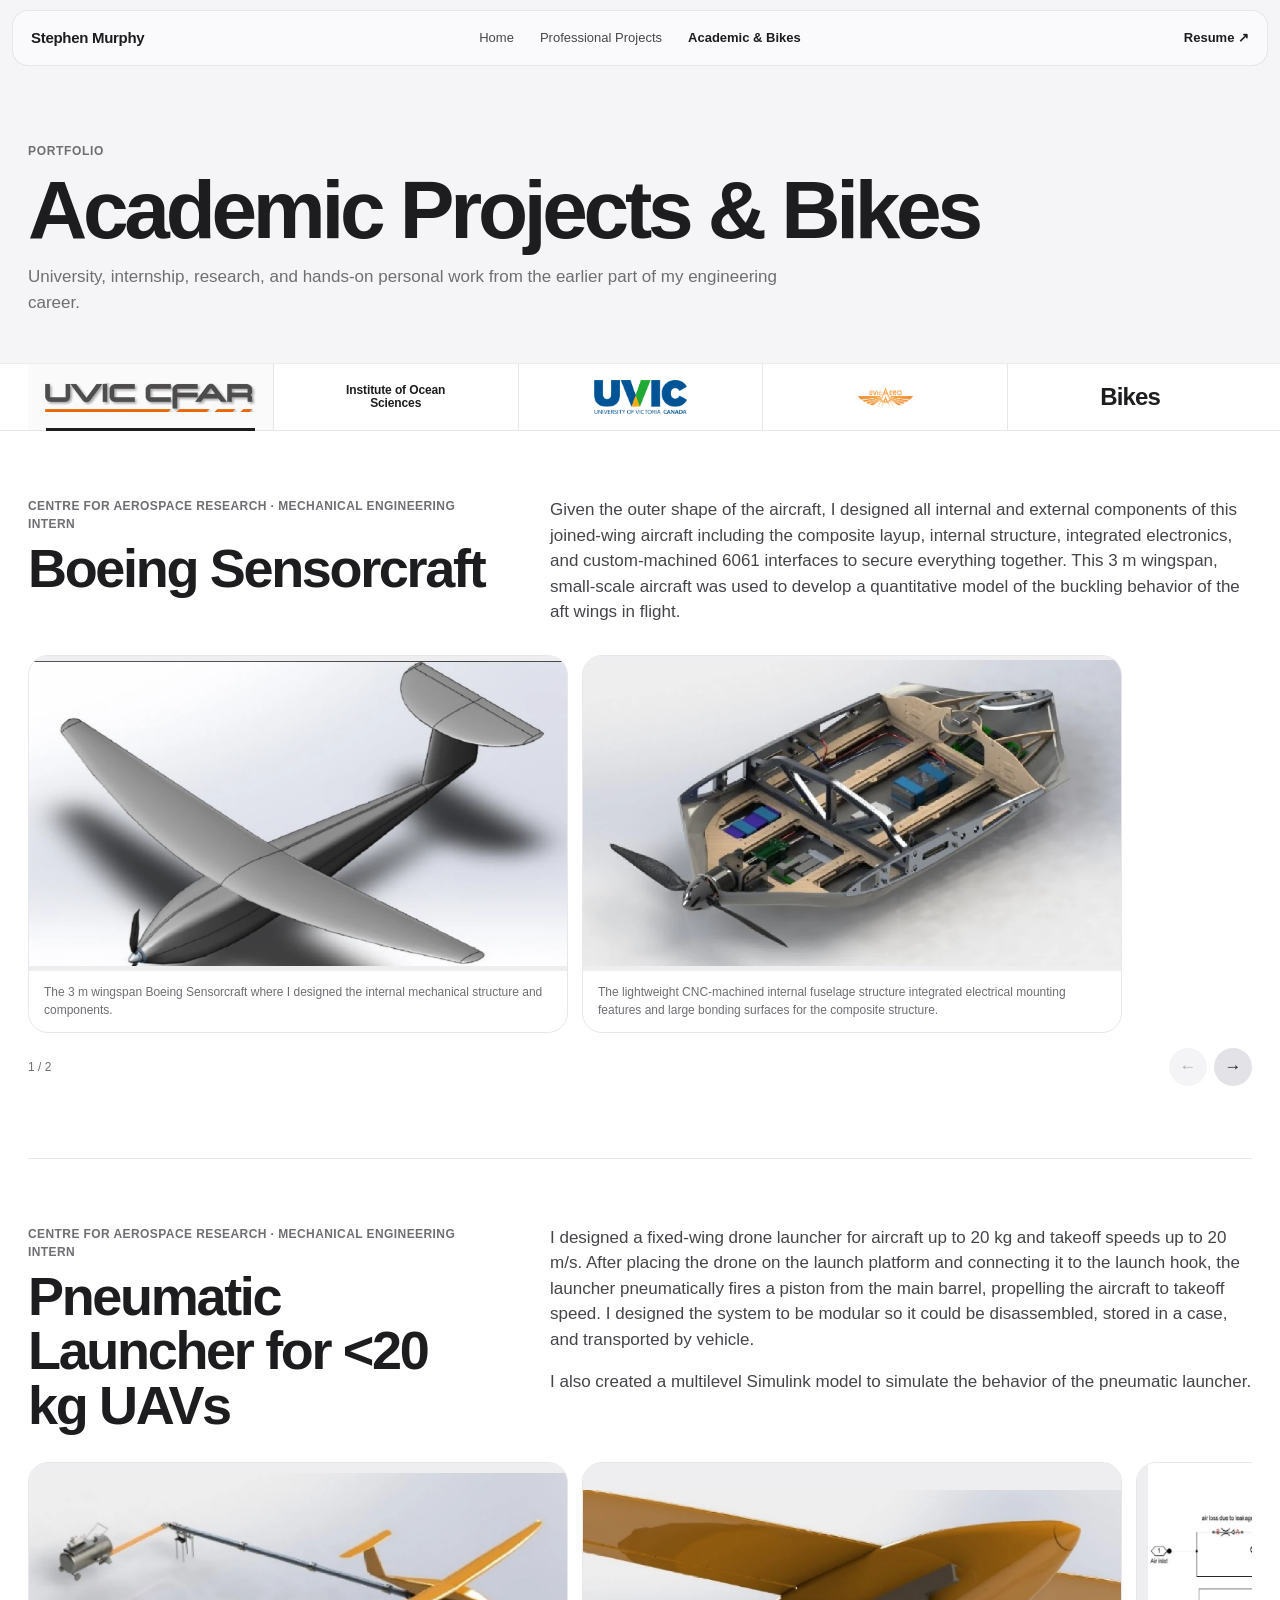
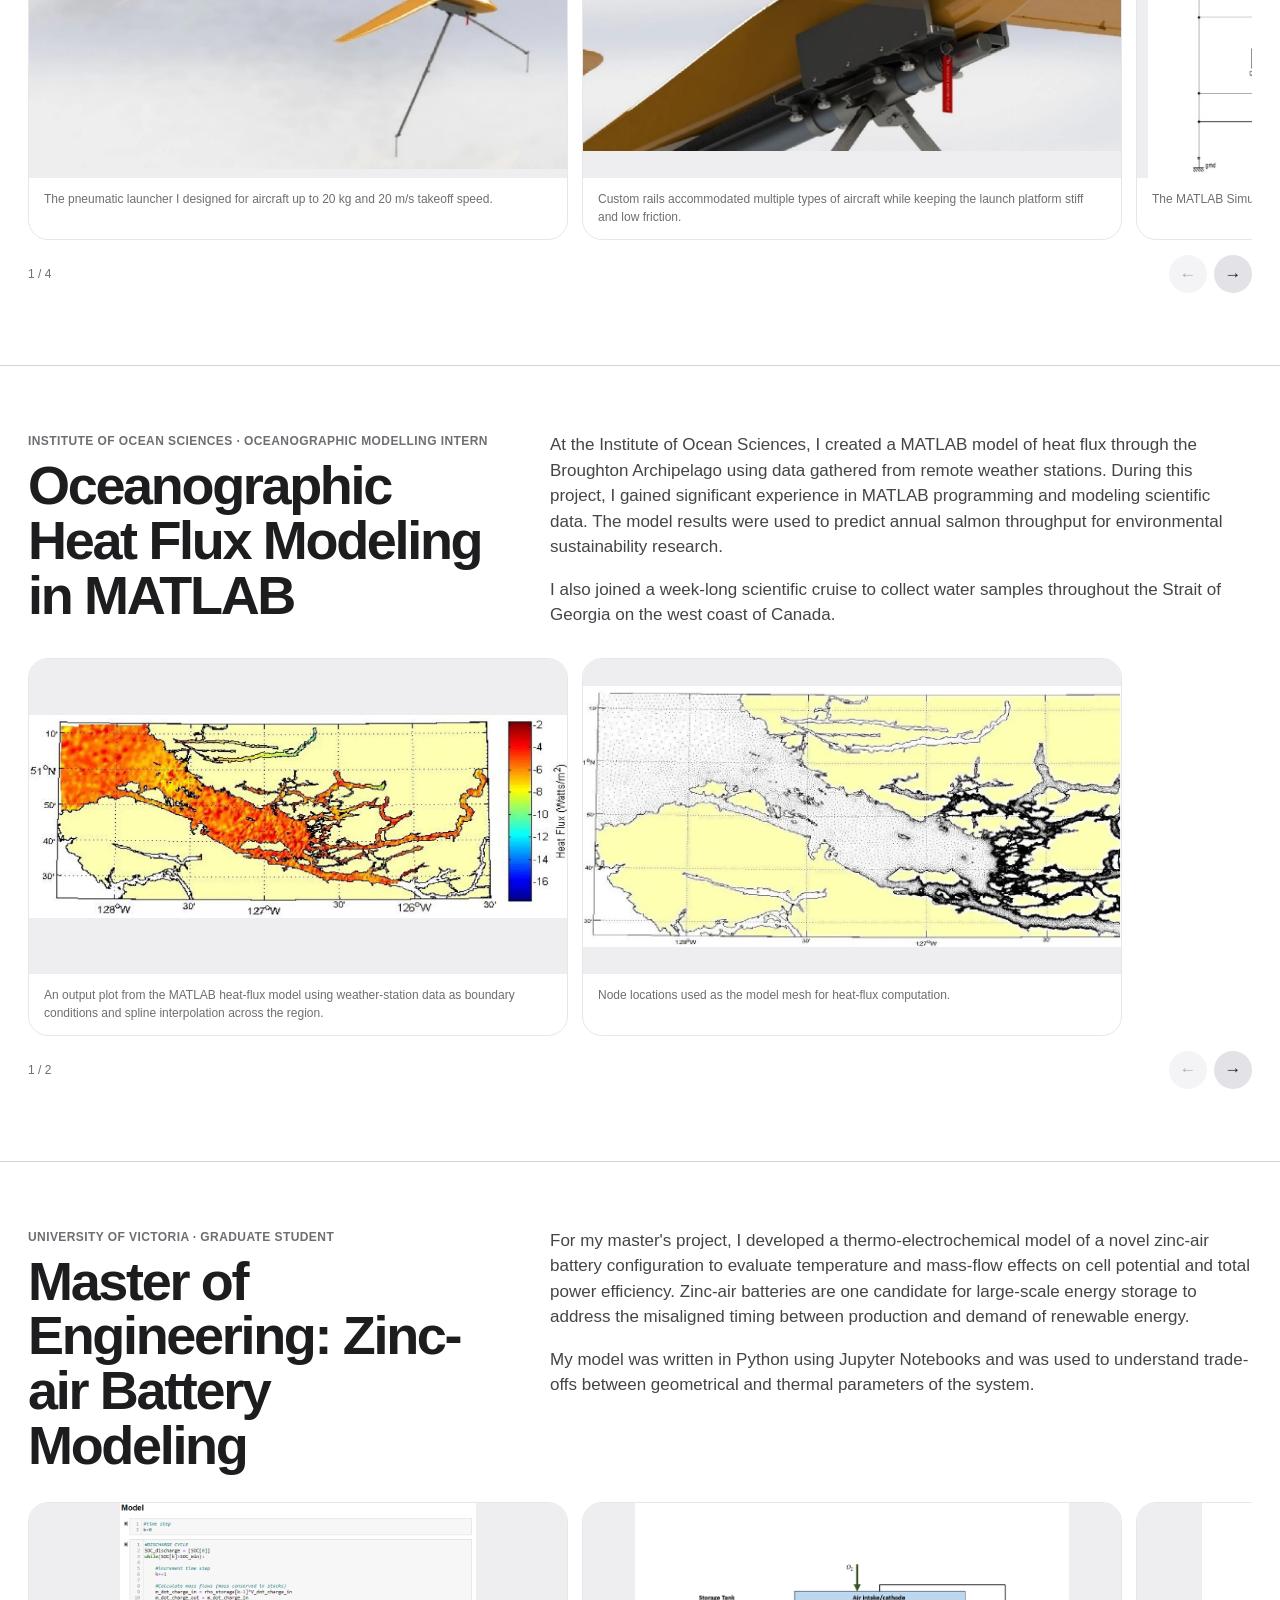
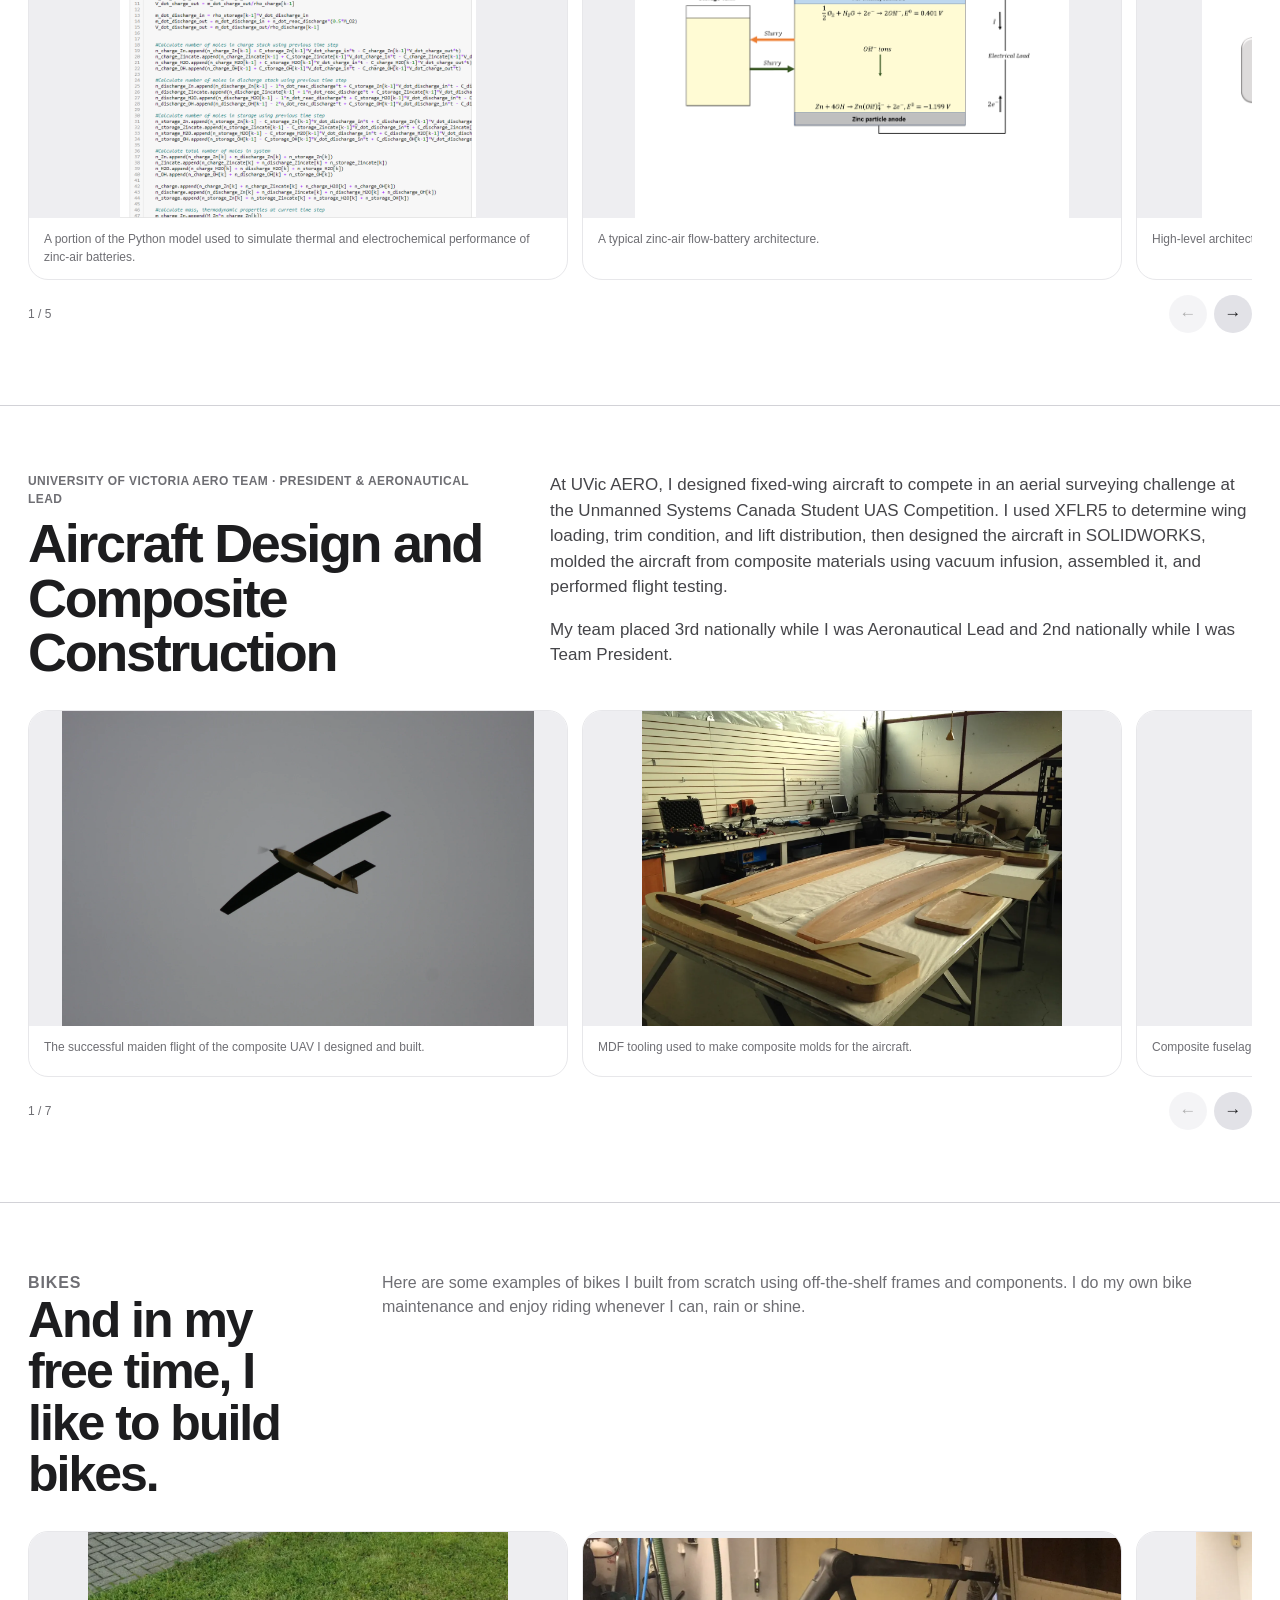
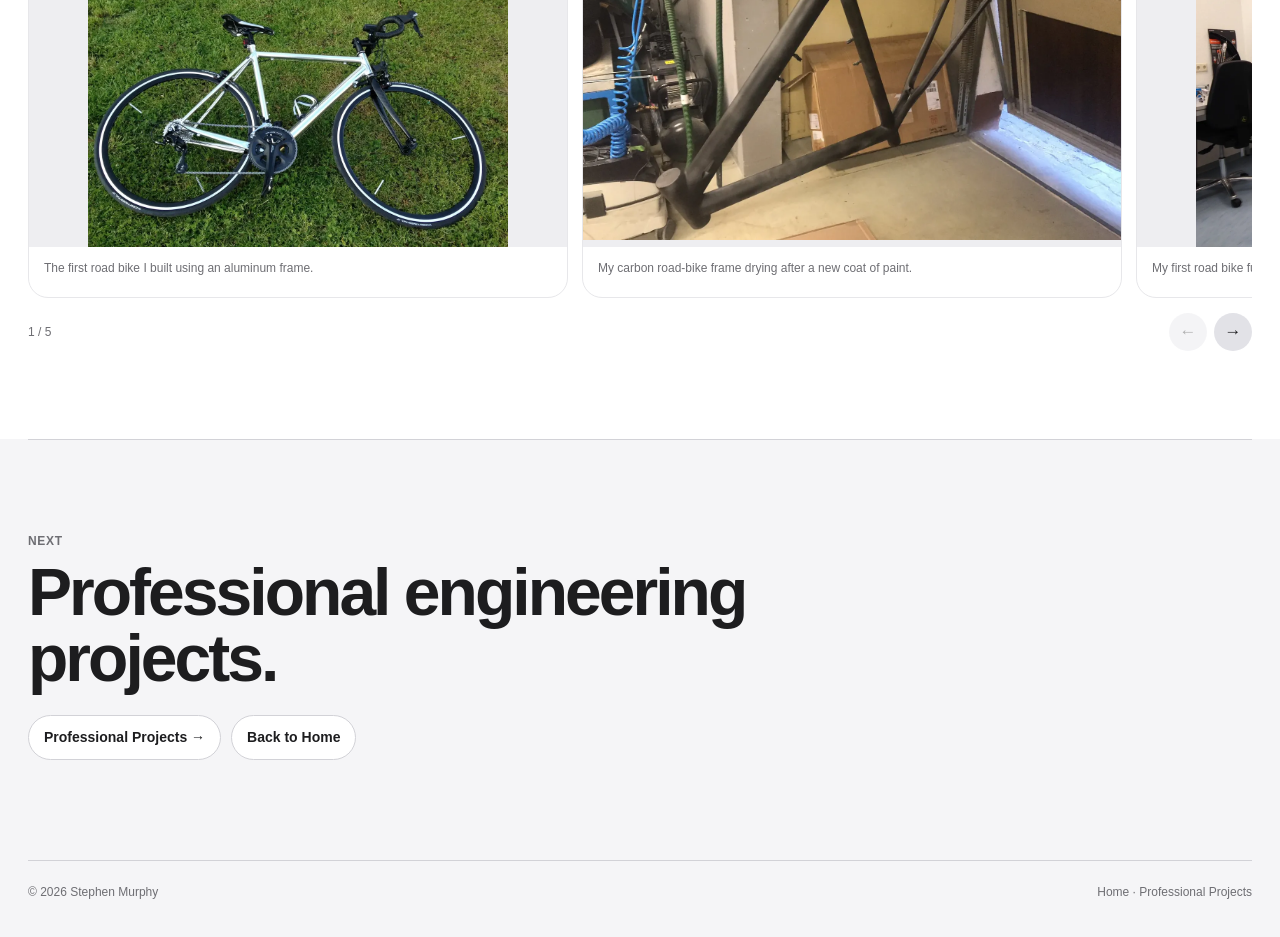
==== academic.html @ 2399857e "Split portfolio into three pages and add project progress bars" ====
<!doctype html>
<html lang="en">
<head>
  <meta charset="utf-8">
  <meta name="viewport" content="width=device-width, initial-scale=1">
  <title>Academic Projects & Bikes — Stephen Murphy</title>
  <meta name="description" content="Academic engineering projects, internships, graduate work, and bike builds by Stephen Murphy.">
  <meta name="theme-color" content="#f5f5f7">
  <link rel="canonical" href="https://stephenalanmurphy.com/academic.html">
  <link rel="stylesheet" href="styles.css">
  <link rel="stylesheet" href="cleanup.css">
</head>
<body class="academic-page">
<a class="skip-link" href="#cfar">Skip to academic projects</a>
<header class="site-header" id="top">
  <a class="wordmark" href="index.html" aria-label="Stephen Murphy home">Stephen Murphy</a>
  <nav aria-label="Primary navigation">
    <a href="index.html">Home</a>
    <a href="projects.html">Professional Projects</a>
    <a href="academic.html" aria-current="page">Academic &amp; Bikes</a>
  </nav>
  <a class="header-link" href="assets/resume/Stephen_Murphy_Resume_2023.pdf" target="_blank" rel="noopener">Resume ↗</a>
</header>

<main>
<section class="page-hero shell">
  <p class="kicker">Portfolio</p>
  <h1>Academic Projects &amp; Bikes</h1>
  <p>University, internship, research, and hands-on personal work from the earlier part of my engineering career.</p>
</section>

<div class="logo-progress-wrap">
  <nav class="logo-progress shell" style="--logo-count: 5" aria-label="Academic organizations and bike builds">
    <a class="logo-progress-item" data-company-link="cfar" href="#cfar" aria-label="Centre for Aerospace Research projects"><img src="assets/logos/cfar.png" alt="Centre for Aerospace Research"></a>
    <a class="logo-progress-item" data-company-link="ios" href="#ios" aria-label="Institute of Ocean Sciences project"><span class="logo-progress-wordmark compact">Institute of Ocean Sciences</span></a>
    <a class="logo-progress-item" data-company-link="uvic" href="#uvic" aria-label="University of Victoria graduate project"><img src="assets/logos/uvic.png" alt="University of Victoria"></a>
    <a class="logo-progress-item" data-company-link="uvic-aero" href="#uvic-aero" aria-label="UVic AERO project"><img src="assets/logos/uvic-aero.png" alt="UVic AERO"></a>
    <a class="logo-progress-item" data-company-link="bikes" href="#bikes" aria-label="Bike builds"><span class="logo-progress-wordmark">Bikes</span></a>
  </nav>
</div>

<div class="academic-projects">
<section class="project-group" id="cfar" data-company-section="cfar">
  <div class="shell">
    <article class="portfolio-project" id="sensorcraft">
      <header class="project-header">
        <div class="project-heading"><p class="role-line">Centre for Aerospace Research · Mechanical Engineering Intern</p><h2>Boeing Sensorcraft</h2></div>
        <p class="project-copy">Given the outer shape of the aircraft, I designed all internal and external components of this joined-wing aircraft including the composite layup, internal structure, integrated electronics, and custom-machined 6061 interfaces to secure everything together. This 3 m wingspan, small-scale aircraft was used to develop a quantitative model of the buckling behavior of the aft wings in flight.</p>
      </header>
      <div class="carousel-wrap" data-carousel><div class="carousel mini-carousel" data-carousel-track>
        <figure><img src="assets/projects/sensorcraft/cover.webp" alt="Boeing Sensorcraft" loading="lazy"><figcaption>The 3 m wingspan Boeing Sensorcraft where I designed the internal mechanical structure and components.</figcaption></figure>
        <figure><img src="assets/projects/sensorcraft/internal-structure.webp" alt="Sensorcraft internal structure" loading="lazy"><figcaption>The lightweight CNC-machined internal fuselage structure integrated electrical mounting features and large bonding surfaces for the composite structure.</figcaption></figure>
      </div><div class="carousel-controls"><span class="carousel-count" data-carousel-count>1 / 2</span><div><button type="button" data-carousel-prev aria-label="Previous Sensorcraft image">←</button><button type="button" data-carousel-next aria-label="Next Sensorcraft image">→</button></div></div></div>
    </article>

    <article class="portfolio-project" id="uav-launcher">
      <header class="project-header">
        <div class="project-heading"><p class="role-line">Centre for Aerospace Research · Mechanical Engineering Intern</p><h2>Pneumatic Launcher for &lt;20 kg UAVs</h2></div>
        <div class="project-copy"><p>I designed a fixed-wing drone launcher for aircraft up to 20 kg and takeoff speeds up to 20 m/s. After placing the drone on the launch platform and connecting it to the launch hook, the launcher pneumatically fires a piston from the main barrel, propelling the aircraft to takeoff speed. I designed the system to be modular so it could be disassembled, stored in a case, and transported by vehicle.</p><p>I also created a multilevel Simulink model to simulate the behavior of the pneumatic launcher.</p></div>
      </header>
      <div class="carousel-wrap" data-carousel><div class="carousel mini-carousel" data-carousel-track>
        <figure><img src="assets/projects/launcher/launcher.webp" alt="Pneumatic UAV launcher" loading="lazy"><figcaption>The pneumatic launcher I designed for aircraft up to 20 kg and 20 m/s takeoff speed.</figcaption></figure>
        <figure><img src="assets/projects/launcher/rails.webp" alt="Aircraft on launcher rails" loading="lazy"><figcaption>Custom rails accommodated multiple types of aircraft while keeping the launch platform stiff and low friction.</figcaption></figure>
        <figure><img src="assets/projects/launcher/simulink.webp" alt="MATLAB Simulink model" loading="lazy"><figcaption>The MATLAB Simulink model used to simulate system performance.</figcaption></figure>
        <figure><img src="assets/projects/launcher/fea.webp" alt="Launcher hook stress simulation" loading="lazy"><figcaption>FEA used to verify critical components under high launch loads.</figcaption></figure>
      </div><div class="carousel-controls"><span class="carousel-count" data-carousel-count>1 / 4</span><div><button type="button" data-carousel-prev aria-label="Previous launcher image">←</button><button type="button" data-carousel-next aria-label="Next launcher image">→</button></div></div></div>
    </article>
  </div>
</section>

<section class="project-group" id="ios" data-company-section="ios">
  <div class="shell">
    <article class="portfolio-project" id="matlab-heat-flux">
      <header class="project-header">
        <div class="project-heading"><p class="role-line">Institute of Ocean Sciences · Oceanographic Modelling Intern</p><h2>Oceanographic Heat Flux Modeling in MATLAB</h2></div>
        <div class="project-copy"><p>At the Institute of Ocean Sciences, I created a MATLAB model of heat flux through the Broughton Archipelago using data gathered from remote weather stations. During this project, I gained significant experience in MATLAB programming and modeling scientific data. The model results were used to predict annual salmon throughput for environmental sustainability research.</p><p>I also joined a week-long scientific cruise to collect water samples throughout the Strait of Georgia on the west coast of Canada.</p></div>
      </header>
      <div class="carousel-wrap" data-carousel><div class="carousel mini-carousel" data-carousel-track>
        <figure><img src="assets/projects/matlab/heat-flux.webp" alt="MATLAB heat flux simulation" loading="lazy"><figcaption>An output plot from the MATLAB heat-flux model using weather-station data as boundary conditions and spline interpolation across the region.</figcaption></figure>
        <figure><img src="assets/projects/matlab/nodes.webp" alt="MATLAB model node distribution" loading="lazy"><figcaption>Node locations used as the model mesh for heat-flux computation.</figcaption></figure>
      </div><div class="carousel-controls"><span class="carousel-count" data-carousel-count>1 / 2</span><div><button type="button" data-carousel-prev aria-label="Previous MATLAB image">←</button><button type="button" data-carousel-next aria-label="Next MATLAB image">→</button></div></div></div>
    </article>
  </div>
</section>

<section class="project-group" id="uvic" data-company-section="uvic">
  <div class="shell">
    <article class="portfolio-project" id="zinc-air-battery">
      <header class="project-header">
        <div class="project-heading"><p class="role-line">University of Victoria · Graduate Student</p><h2>Master of Engineering: Zinc-air Battery Modeling</h2></div>
        <div class="project-copy"><p>For my master's project, I developed a thermo-electrochemical model of a novel zinc-air battery configuration to evaluate temperature and mass-flow effects on cell potential and total power efficiency. Zinc-air batteries are one candidate for large-scale energy storage to address the misaligned timing between production and demand of renewable energy.</p><p>My model was written in Python using Jupyter Notebooks and was used to understand trade-offs between geometrical and thermal parameters of the system.</p></div>
      </header>
      <div class="carousel-wrap" data-carousel><div class="carousel mini-carousel" data-carousel-track>
        <figure><img src="assets/projects/masters/code.png" alt="Python model in Jupyter Notebooks" loading="lazy"><figcaption>A portion of the Python model used to simulate thermal and electrochemical performance of zinc-air batteries.</figcaption></figure>
        <figure><img src="assets/projects/masters/schematic.png" alt="Zinc-air battery schematic" loading="lazy"><figcaption>A typical zinc-air flow-battery architecture.</figcaption></figure>
        <figure><img src="assets/projects/masters/block-diagram.png" alt="Zinc-air system block diagram" loading="lazy"><figcaption>High-level architecture of the modeled system with independent discharge and charge stacks.</figcaption></figure>
        <figure><img src="assets/projects/masters/cell-potential.png" alt="Zinc-air cell potential analysis" loading="lazy"><figcaption>Example analysis of reversible cell potentials for zinc-air batteries.</figcaption></figure>
        <figure><img src="assets/projects/masters/thermal-analysis.png" alt="Zinc-air thermal analysis" loading="lazy"><figcaption>Example model outputs evaluating power output and electrolyte flow rate against maximum system temperature.</figcaption></figure>
      </div><div class="carousel-controls"><span class="carousel-count" data-carousel-count>1 / 5</span><div><button type="button" data-carousel-prev aria-label="Previous battery image">←</button><button type="button" data-carousel-next aria-label="Next battery image">→</button></div></div></div>
    </article>
  </div>
</section>

<section class="project-group" id="uvic-aero" data-company-section="uvic-aero">
  <div class="shell">
    <article class="portfolio-project" id="aero-uav">
      <header class="project-header">
        <div class="project-heading"><p class="role-line">University of Victoria AERO Team · President &amp; Aeronautical Lead</p><h2>Aircraft Design and Composite Construction</h2></div>
        <div class="project-copy"><p>At UVic AERO, I designed fixed-wing aircraft to compete in an aerial surveying challenge at the Unmanned Systems Canada Student UAS Competition. I used XFLR5 to determine wing loading, trim condition, and lift distribution, then designed the aircraft in SOLIDWORKS, molded the aircraft from composite materials using vacuum infusion, assembled it, and performed flight testing.</p><p>My team placed 3rd nationally while I was Aeronautical Lead and 2nd nationally while I was Team President.</p></div>
      </header>
      <div class="carousel-wrap" data-carousel><div class="carousel mini-carousel" data-carousel-track>
        <figure><img src="assets/projects/aero/flight.webp" alt="UAV in flight" loading="lazy"><figcaption>The successful maiden flight of the composite UAV I designed and built.</figcaption></figure>
        <figure><img src="assets/projects/aero/tooling.webp" alt="MDF tooling for composite aircraft" loading="lazy"><figcaption>MDF tooling used to make composite molds for the aircraft.</figcaption></figure>
        <figure><img src="assets/projects/aero/layup.webp" alt="Composite layup and vacuum infusion" loading="lazy"><figcaption>Composite fuselage molds produced using hand layup and vacuum infusion.</figcaption></figure>
        <figure><img src="assets/projects/aero/drag.webp" alt="XFLR5 drag simulation" loading="lazy"><figcaption>XFLR5 simulation used to evaluate drag before construction.</figcaption></figure>
        <figure><img src="assets/projects/aero/cnc.webp" alt="CNC machined aircraft support structures" loading="lazy"><figcaption>CNC machining of carbon-foam-carbon sandwich ribbing.</figcaption></figure>
        <figure><img src="assets/projects/aero/wing-loading.webp" alt="Aircraft wing loading simulation" loading="lazy"><figcaption>XFLR5 simulation used to evaluate wing loading and trim.</figcaption></figure>
        <figure><img src="assets/projects/aero/cad.webp" alt="SOLIDWORKS CAD model of UAV" loading="lazy"><figcaption>The SOLIDWORKS CAD model used to prototype and build the UAV.</figcaption></figure>
      </div><div class="carousel-controls"><span class="carousel-count" data-carousel-count>1 / 7</span><div><button type="button" data-carousel-prev aria-label="Previous AERO image">←</button><button type="button" data-carousel-next aria-label="Next AERO image">→</button></div></div></div>
    </article>
  </div>
</section>
</div>

<section class="bikes-section" id="bikes" data-company-section="bikes">
  <div class="shell">
    <div class="bikes-intro"><div><p class="kicker">Bikes</p><h2>And in my free time, I like to build bikes.</h2></div><p>Here are some examples of bikes I built from scratch using off-the-shelf frames and components. I do my own bike maintenance and enjoy riding whenever I can, rain or shine.</p></div>
    <div class="carousel-wrap" data-carousel><div class="carousel mini-carousel" data-carousel-track>
      <figure><img src="assets/projects/bikes/aluminum-road-bike.webp" alt="Aluminum road bike" loading="lazy"><figcaption>The first road bike I built using an aluminum frame.</figcaption></figure>
      <figure><img src="assets/projects/bikes/carbon-frame-paint.webp" alt="Carbon bike frame being painted" loading="lazy"><figcaption>My carbon road-bike frame drying after a new coat of paint.</figcaption></figure>
      <figure><img src="assets/projects/bikes/assembled-road-bike.webp" alt="Assembled aluminum road bike" loading="lazy"><figcaption>My first road bike fully assembled.</figcaption></figure>
      <figure><img src="assets/projects/bikes/bianchi-commuter.webp" alt="Bianchi commuter road bike" loading="lazy"><figcaption>An older Bianchi I stripped down to the frame and serviced back to working order.</figcaption></figure>
      <figure><img src="assets/projects/bikes/carbon-road-bike.webp" alt="Carbon road bike" loading="lazy"><figcaption>My current carbon road bike.</figcaption></figure>
    </div><div class="carousel-controls"><span class="carousel-count" data-carousel-count>1 / 5</span><div><button type="button" data-carousel-prev aria-label="Previous bike image">←</button><button type="button" data-carousel-next aria-label="Next bike image">→</button></div></div></div>
  </div>
</section>

<section class="contact shell">
  <p class="kicker">Next</p>
  <h2>Professional engineering projects.</h2>
  <div class="contact-links"><a href="projects.html">Professional Projects →</a><a href="index.html">Back to Home</a></div>
</section>
</main>

<footer class="shell"><span>© <span id="year"></span> Stephen Murphy</span><span><a href="index.html">Home</a> · <a href="projects.html">Professional Projects</a></span></footer>
<script src="script.js"></script>
</body>
</html>
---- styles.css ----
:root {
  --bg: #f5f5f7;
  --surface: #ffffff;
  --ink: #1d1d1f;
  --muted: #6e6e73;
  --line: #d2d2d7;
  --line-light: #e7e7ea;
  --soft: #ededf0;
  --max: 1240px;
  --radius: 20px;
}

* { box-sizing: border-box; }
html { scroll-behavior: smooth; }
body {
  margin: 0;
  background: var(--bg);
  color: var(--ink);
  font-family: -apple-system, BlinkMacSystemFont, "SF Pro Text", "Helvetica Neue", Arial, sans-serif;
  line-height: 1.5;
  -webkit-font-smoothing: antialiased;
  text-rendering: optimizeLegibility;
}
img { max-width: 100%; }
a { color: inherit; text-decoration: none; }
button { font: inherit; }
p, h1, h2, h3, figure { margin-top: 0; }
.shell { width: min(calc(100% - 56px), var(--max)); margin-inline: auto; }
section[id] { scroll-margin-top: 84px; }

.skip-link {
  position: fixed;
  top: -64px;
  left: 16px;
  z-index: 1000;
  padding: 10px 14px;
  border-radius: 8px;
  background: #111;
  color: #fff;
  font-weight: 650;
}
.skip-link:focus { top: 16px; }

.site-header {
  position: sticky;
  top: 10px;
  z-index: 100;
  width: min(calc(100% - 24px), 1300px);
  height: 56px;
  margin: 10px auto 0;
  padding: 0 18px;
  display: grid;
  grid-template-columns: 1fr auto 1fr;
  align-items: center;
  background: rgba(250, 250, 252, .92);
  border: 1px solid rgba(0, 0, 0, .08);
  border-radius: 16px;
  backdrop-filter: saturate(180%) blur(20px);
  -webkit-backdrop-filter: saturate(180%) blur(20px);
}
.wordmark { font-size: 15px; font-weight: 750; letter-spacing: -.02em; }
.site-header nav { display: flex; gap: 26px; font-size: 13px; color: #47474b; }
.site-header nav a:hover, .header-link:hover { opacity: .58; }
.header-link { justify-self: end; font-size: 13px; font-weight: 600; }

.kicker,
.role-line {
  margin-bottom: 9px;
  color: var(--muted);
  font-size: 12px;
  font-weight: 650;
  letter-spacing: .055em;
  text-transform: uppercase;
}
.role-line { letter-spacing: .035em; }

.hero {
  padding: 86px 0 62px;
}
.hero h1 {
  max-width: 980px;
  margin-bottom: 0;
  font-size: clamp(50px, 6.5vw, 82px);
  line-height: .98;
  letter-spacing: -.052em;
  font-weight: 680;
}
.hero-actions { margin-top: 26px; }
.button {
  display: inline-flex;
  min-height: 42px;
  align-items: center;
  padding: 0 15px;
  border: 1px solid var(--line);
  border-radius: 999px;
  background: #fff;
  font-size: 14px;
  font-weight: 600;
}
.button:hover { opacity: .62; }

.expertise {
  padding: 28px 0 68px;
}
.expertise > .kicker { margin-bottom: 14px; }
.expertise-grid {
  display: grid;
  grid-template-columns: repeat(5, minmax(0, 1fr));
  border-top: 1px solid var(--line);
  border-bottom: 1px solid var(--line);
}
.expertise-grid > div {
  min-width: 0;
  padding: 18px 18px 20px;
  border-right: 1px solid var(--line);
}
.expertise-grid > div:first-child { padding-left: 0; }
.expertise-grid > div:last-child { padding-right: 0; border-right: 0; }
.expertise-grid h2 {
  margin-bottom: 7px;
  font-size: 14px;
  line-height: 1.2;
  letter-spacing: -.015em;
}
.expertise-grid p {
  margin-bottom: 0;
  color: var(--muted);
  font-size: 13px;
  line-height: 1.45;
}

.company-section,
.project-section {
  background: var(--surface);
  border-top: 1px solid var(--line);
}
.company-section { padding: 72px 0 18px; }
.project-section { padding: 72px 0 82px; }

.company-header {
  padding-bottom: 34px;
}
.company-header h2 {
  margin-bottom: 0;
  font-size: clamp(38px, 5vw, 60px);
  line-height: 1;
  letter-spacing: -.045em;
  font-weight: 660;
}
.company-role {
  margin: 12px 0 0;
  color: var(--muted);
  font-size: 15px;
  font-weight: 550;
}
.company-summary {
  display: grid;
  grid-template-columns: repeat(2, minmax(0, 1fr));
  gap: 40px;
  max-width: 1060px;
  margin-top: 28px;
}
.company-summary p {
  margin-bottom: 0;
  color: #454549;
  font-size: 16px;
}

.company-project {
  padding: 54px 0 68px;
  border-top: 1px solid var(--line-light);
}
.subproject-header,
.project-header,
.early-copy {
  display: grid;
  grid-template-columns: minmax(250px, .75fr) minmax(0, 1.25fr);
  gap: 54px;
  align-items: start;
}
.subproject-header h3,
.project-header h2,
.early-copy h3 {
  margin-bottom: 0;
  font-size: clamp(34px, 4.3vw, 54px);
  line-height: 1.02;
  letter-spacing: -.042em;
  font-weight: 650;
}
.project-copy,
.project-copy p,
.early-copy > p,
.early-copy > div p {
  color: #454549;
  font-size: 17px;
}
.project-copy { margin: 0; }
p.project-copy { margin-bottom: 0; }
.project-copy p:last-child,
.early-copy > div p:last-child { margin-bottom: 0; }

.project-header .role-line,
.subproject-header .role-line,
.early-copy .role-line { margin-bottom: 10px; }

.earlier {
  padding-top: 12px;
  padding-bottom: 54px;
  background: var(--bg);
}
.early-project {
  padding: 60px 0 70px;
  border-top: 1px solid var(--line);
}
.early-copy .role-line { grid-column: 1 / -1; margin-bottom: -36px; }
.early-copy > p:not(.role-line) { margin-bottom: 0; }

.carousel-wrap { margin-top: 36px; }
.carousel {
  display: flex;
  gap: 16px;
  overflow-x: auto;
  scroll-snap-type: x mandatory;
  scroll-behavior: smooth;
  overscroll-behavior-inline: contain;
  padding: 0 9vw 4px 0;
  scrollbar-width: none;
}
.carousel::-webkit-scrollbar { display: none; }
.carousel figure {
  flex: 0 0 min(82vw, 930px);
  margin: 0;
  overflow: hidden;
  scroll-snap-align: start;
  border: 1px solid var(--line-light);
  border-radius: var(--radius);
  background: #fff;
}
.carousel figure img {
  display: block;
  width: 100%;
  height: min(59vw, 620px);
  object-fit: contain;
  background: #eeeef1;
  cursor: zoom-in;
}
.video-frame {
  width: 100%;
  height: min(59vw, 620px);
  background: #000;
}
.video-frame iframe {
  display: block;
  width: 100%;
  height: 100%;
  border: 0;
}
.carousel figcaption {
  min-height: 50px;
  padding: 12px 15px 13px;
  color: var(--muted);
  font-size: 12px;
}
.compact-carousel figure { flex-basis: min(70vw, 760px); }
.compact-carousel figure img { height: min(48vw, 520px); }
.mini-carousel figure { flex-basis: min(58vw, 610px); }
.mini-carousel figure img { height: min(40vw, 420px); }
.carousel-controls {
  display: flex;
  align-items: center;
  justify-content: space-between;
  margin-top: 11px;
  color: var(--muted);
  font-size: 12px;
  font-variant-numeric: tabular-nums;
}
.carousel-controls > div { display: flex; gap: 7px; }
.carousel-controls button {
  width: 38px;
  height: 38px;
  padding: 0;
  border: 0;
  border-radius: 50%;
  background: #e2e2e7;
  color: var(--ink);
  cursor: pointer;
  font-size: 17px;
}
.carousel-controls button:hover:not(:disabled) { background: #d2d2d7; }
.carousel-controls button:disabled { opacity: .35; cursor: default; }

.outside {
  display: grid;
  grid-template-columns: 300px minmax(0, 1fr);
  gap: 60px;
  padding: 80px 0 100px;
  border-top: 1px solid var(--line);
}
.outside h2 { margin-bottom: 12px; font-size: 36px; line-height: 1.05; letter-spacing: -.035em; }
.outside > div:first-child > p:last-child { color: var(--muted); }
.outside .carousel-wrap { margin-top: 0; min-width: 0; }
.outside .mini-carousel figure { flex-basis: min(45vw, 500px); }
.outside .mini-carousel figure img { height: min(32vw, 350px); }

.contact {
  padding: 92px 0 100px;
  border-top: 1px solid var(--line);
}
.contact h2 {
  max-width: 900px;
  margin-bottom: 14px;
  font-size: clamp(40px, 5.4vw, 66px);
  line-height: 1;
  letter-spacing: -.045em;
}
.contact > p:not(.kicker) { color: var(--muted); }
.contact-links { display: flex; flex-wrap: wrap; gap: 10px; margin-top: 24px; }
.contact-links a {
  padding: 11px 15px;
  border: 1px solid var(--line);
  border-radius: 999px;
  background: #fff;
  font-weight: 600;
  font-size: 14px;
}
.contact-links a:hover { opacity: .62; }

footer {
  display: flex;
  justify-content: space-between;
  gap: 20px;
  padding: 22px 0 36px;
  border-top: 1px solid var(--line);
  color: var(--muted);
  font-size: 12px;
}

.lightbox {
  width: min(94vw, 1500px);
  max-width: none;
  height: min(92vh, 1000px);
  max-height: none;
  padding: 0;
  border: 0;
  border-radius: 18px;
  background: #111;
  color: #fff;
  overflow: hidden;
}
.lightbox::backdrop { background: rgba(0,0,0,.82); backdrop-filter: blur(8px); }
.lightbox-inner { height: 100%; display: grid; grid-template-rows: 1fr auto; position: relative; }
.lightbox img { width: 100%; height: 100%; min-height: 0; object-fit: contain; }
.lightbox-caption { margin: 0; padding: 12px 58px 15px 18px; color: #c7c7cc; font-size: 13px; }
.lightbox-close {
  position: absolute;
  top: 12px;
  right: 12px;
  z-index: 2;
  width: 40px;
  height: 40px;
  border: 0;
  border-radius: 50%;
  background: rgba(255,255,255,.14);
  color: #fff;
  cursor: pointer;
  font-size: 26px;
  line-height: 1;
}

:focus-visible { outline: 3px solid #0071e3; outline-offset: 3px; }

@media (max-width: 1000px) {
  .expertise-grid { grid-template-columns: repeat(2, minmax(0, 1fr)); }
  .expertise-grid > div { padding: 16px 18px; border-right: 1px solid var(--line); border-bottom: 1px solid var(--line); }
  .expertise-grid > div:nth-child(even) { border-right: 0; }
  .expertise-grid > div:first-child { padding-left: 18px; }
  .expertise-grid > div:last-child { border-bottom: 0; }
  .company-summary { grid-template-columns: 1fr; gap: 12px; }
  .subproject-header, .project-header, .early-copy { grid-template-columns: 1fr; gap: 18px; }
  .early-copy .role-line { grid-column: auto; margin-bottom: -6px; }
  .outside { grid-template-columns: 1fr; gap: 28px; }
  .outside .mini-carousel figure { flex-basis: min(72vw, 580px); }
}

@media (max-width: 720px) {
  .shell { width: calc(100% - 28px); }
  .site-header { grid-template-columns: 1fr auto; }
  .site-header nav { display: none; }
  .hero { padding: 70px 0 42px; }
  .hero h1 { font-size: clamp(46px, 14vw, 66px); }
  .expertise { padding-bottom: 54px; }
  .expertise-grid { grid-template-columns: 1fr; }
  .expertise-grid > div, .expertise-grid > div:first-child, .expertise-grid > div:last-child { padding: 14px 0; border-right: 0; border-bottom: 1px solid var(--line); }
  .expertise-grid > div:last-child { border-bottom: 0; }
  .company-section, .project-section { padding-top: 54px; }
  .company-header h2 { font-size: 42px; }
  .company-project { padding: 44px 0 54px; }
  .subproject-header h3, .project-header h2, .early-copy h3 { font-size: 36px; }
  .project-copy, .project-copy p, .early-copy > p, .early-copy > div p { font-size: 16px; }
  .carousel { gap: 12px; padding-right: 12vw; }
  .carousel figure, .compact-carousel figure, .mini-carousel figure { flex-basis: 86vw; }
  .carousel figure img, .compact-carousel figure img, .mini-carousel figure img, .video-frame { height: 62vw; }
  .early-project { padding: 46px 0 54px; }
  .outside { padding: 66px 0 82px; }
  .outside .mini-carousel figure { flex-basis: 82vw; }
  .outside .mini-carousel figure img { height: 60vw; }
  .contact { padding: 76px 0 86px; }
  footer { flex-direction: column; gap: 4px; }
}

@media (prefers-reduced-motion: reduce) {
  html, .carousel { scroll-behavior: auto; }
}
---- cleanup.css ----
.site-header {
  grid-template-columns: 1fr auto 1fr;
}
.site-header nav {
  align-items: center;
}
.site-header nav a[aria-current="page"] {
  color: var(--ink);
  font-weight: 700;
}
.wordmark {
  white-space: nowrap;
}

.page-hero {
  padding: 76px 0 48px;
}
.page-hero .kicker {
  margin-bottom: 10px;
}
.page-hero h1 {
  max-width: 980px;
  margin-bottom: 14px;
  font-size: clamp(50px, 6.5vw, 82px);
  line-height: .98;
  letter-spacing: -.052em;
  font-weight: 680;
}
.page-hero > p:last-child {
  max-width: 760px;
  margin-bottom: 0;
  color: var(--muted);
  font-size: 17px;
}

/* Landing page */
.expertise {
  padding-top: 34px;
}
.expertise > .kicker,
.highlights > .kicker {
  display: block;
  margin: 0 0 28px;
  padding: 26px 0 25px;
  background: #242426;
  color: #fff;
  box-shadow: 0 0 0 100vmax #242426;
  clip-path: inset(0 -100vmax);
  font-size: clamp(44px, 5vw, 62px);
  font-weight: 720;
  line-height: 1;
  letter-spacing: -.045em;
  text-transform: none;
}
.expertise-grid {
  grid-template-columns: repeat(5, minmax(0, 1fr));
  gap: 22px 24px;
  border: 0;
}
.expertise-grid > div,
.expertise-grid > div:first-child,
.expertise-grid > div:last-child {
  padding: 14px 0 0;
  border: 0;
  border-top: 1px solid #c7c7cc;
}
.education-summary {
  display: grid;
  grid-template-columns: 180px repeat(2, minmax(0, 1fr));
  gap: 24px 34px;
  margin-top: 30px;
  padding-top: 18px;
  border-top: 1px solid #c7c7cc;
}
.education-summary h2,
.education-item strong,
.education-item span {
  display: block;
}
.education-summary h2 {
  margin: 0;
  font-size: 15px;
  letter-spacing: -.015em;
}
.education-item strong {
  font-size: 14px;
}
.education-item span {
  margin-top: 3px;
  color: var(--muted);
  font-size: 13px;
}
.education-item small {
  display: block;
  margin-top: 7px;
  color: var(--muted);
  font-size: 12px;
  line-height: 1.4;
}

.highlights {
  padding: 22px 0 82px;
}
.highlight-grid {
  display: grid;
  grid-template-columns: repeat(3, minmax(0, 1fr));
  gap: 20px;
}
.highlight-card {
  min-width: 0;
}
.highlight-card a {
  display: block;
}
.highlight-image {
  aspect-ratio: 4 / 3;
  overflow: hidden;
  border: 1px solid var(--line-light);
  border-radius: 18px;
  background: #ececf0;
}
.highlight-image img {
  width: 100%;
  height: 100%;
  display: block;
  object-fit: contain;
  transition: transform .25s ease;
}
.highlight-card a:hover .highlight-image img {
  transform: scale(1.018);
}
.highlight-card h2 {
  margin: 13px 0 4px;
  font-size: 22px;
  line-height: 1.08;
  letter-spacing: -.025em;
}
.highlight-card p {
  margin: 0;
  color: var(--muted);
  font-size: 13px;
}

/* Sticky company / institution progress bar */
.logo-progress-wrap {
  position: sticky;
  top: 76px;
  z-index: 80;
  border-top: 1px solid rgba(0,0,0,.07);
  border-bottom: 1px solid rgba(0,0,0,.09);
  background: rgba(255,255,255,.94);
  backdrop-filter: saturate(180%) blur(18px);
  -webkit-backdrop-filter: saturate(180%) blur(18px);
}
.logo-progress {
  display: grid;
  grid-template-columns: repeat(var(--logo-count), minmax(0, 1fr));
  align-items: stretch;
}
.logo-progress-item {
  position: relative;
  min-width: 0;
  height: 66px;
  display: flex;
  align-items: center;
  justify-content: center;
  padding: 11px 14px;
  opacity: .27;
  transition: opacity .18s ease, background .18s ease;
}
.logo-progress-item + .logo-progress-item {
  border-left: 1px solid var(--line-light);
}
.logo-progress-item::after {
  content: "";
  position: absolute;
  left: 18px;
  right: 18px;
  bottom: -1px;
  height: 3px;
  background: transparent;
}
.logo-progress-item.is-active {
  opacity: 1;
  background: rgba(0,0,0,.018);
}
.logo-progress-item.is-active::after {
  background: var(--ink);
}
.logo-progress-item img {
  display: block;
  width: auto;
  height: 34px;
  max-width: 100%;
  object-fit: contain;
}
.logo-progress-wordmark {
  display: inline-flex;
  align-items: center;
  justify-content: center;
  min-height: 34px;
  color: var(--ink);
  font-size: 24px;
  font-weight: 720;
  letter-spacing: -.035em;
  line-height: 1;
  white-space: nowrap;
}
.logo-progress-wordmark.compact {
  max-width: 150px;
  font-size: 12px;
  font-weight: 680;
  letter-spacing: -.01em;
  line-height: 1.15;
  text-align: center;
  white-space: normal;
}

/* Projects */
.project-group {
  background: var(--surface);
}
.project-group + .project-group {
  border-top: 1px solid var(--line);
}
.portfolio-project {
  padding: 66px 0 72px;
  border-top: 1px solid var(--line-light);
  scroll-margin-top: 154px;
}
.project-group > .shell > .portfolio-project:first-child,
.project-group > .portfolio-project:first-child {
  border-top: 0;
}
.project-header {
  display: grid;
  grid-template-columns: minmax(270px, .8fr) minmax(0, 1.2fr);
  gap: 54px;
  align-items: start;
}
.project-heading .role-line {
  margin-bottom: 8px;
}
.project-heading h2 {
  margin-bottom: 0;
  font-size: clamp(36px, 4.4vw, 54px);
  line-height: 1.01;
  letter-spacing: -.043em;
  font-weight: 660;
}
.project-copy,
.project-copy p {
  color: #454549;
  font-size: 17px;
}
.project-copy {
  margin: 0;
}
.project-copy p:last-child {
  margin-bottom: 0;
}
.company-intro {
  padding: 52px 0 28px;
}
.company-intro .role-line {
  margin-bottom: 10px;
}
.company-intro-grid {
  display: grid;
  grid-template-columns: repeat(2, minmax(0, 1fr));
  gap: 28px 42px;
  max-width: 1020px;
}
.company-intro-grid p {
  margin: 0;
  color: #454549;
  font-size: 16px;
}

.patents-block {
  max-width: 980px;
  padding: 24px 0 44px;
  border-top: 1px solid var(--line-light);
}
.patents-block h2 {
  margin-bottom: 7px;
  font-size: 25px;
  line-height: 1.1;
  letter-spacing: -.025em;
}
.patent-family {
  margin-bottom: 14px;
  color: var(--muted);
  font-size: 14px;
}
.patent-number-links {
  display: flex;
  flex-wrap: wrap;
  gap: 7px;
}
.patent-number-links a {
  display: inline-flex;
  align-items: center;
  min-height: 32px;
  padding: 0 10px;
  border: 1px solid var(--line-light);
  border-radius: 7px;
  background: #fff;
  color: #454549;
  font-size: 12px;
  font-variant-numeric: tabular-nums;
}
.patent-number-links a:hover {
  background: var(--soft);
}

/* Smaller galleries keep the long project pages moving. */
.carousel-wrap {
  margin-top: 30px;
}
.carousel {
  gap: 14px;
  padding-right: 7vw;
}
.carousel figure {
  flex-basis: min(62vw, 720px);
}
.carousel figure img,
.video-frame {
  height: min(39vw, 430px);
}
.compact-carousel figure {
  flex-basis: min(55vw, 620px);
}
.compact-carousel figure img,
.compact-carousel .video-frame {
  height: min(34vw, 360px);
}
.mini-carousel figure {
  flex-basis: min(48vw, 540px);
}
.mini-carousel figure img,
.mini-carousel .video-frame {
  height: min(30vw, 315px);
}

/* Academic page and bikes */
.academic-projects {
  background: var(--surface);
}
.academic-projects .project-group > .shell {
  width: min(calc(100% - 56px), var(--max));
  margin-inline: auto;
}
.bikes-section {
  padding: 68px 0 88px;
  border-top: 1px solid var(--line);
  background: var(--surface);
  scroll-margin-top: 154px;
}
.bikes-intro {
  display: grid;
  grid-template-columns: 300px minmax(0, 1fr);
  gap: 54px;
  align-items: start;
}
.bikes-intro h2 {
  margin-bottom: 0;
  font-size: clamp(34px, 4vw, 50px);
  line-height: 1.03;
  letter-spacing: -.04em;
}
.bikes-intro p {
  margin: 0;
  color: var(--muted);
  font-size: 16px;
}

/* No legacy company bands or shortcut navigation. */
.company-header,
.single-company-band,
.early-company-band,
.project-jump,
.company-project-links {
  display: none !important;
}

.carousel figcaption a {
  text-decoration: underline;
  text-underline-offset: 2px;
}

@media (max-width: 1000px) {
  .expertise-grid {
    grid-template-columns: repeat(2, minmax(0, 1fr));
  }
  .education-summary {
    grid-template-columns: 1fr 1fr;
  }
  .education-summary h2 {
    grid-column: 1 / -1;
  }
  .project-header,
  .bikes-intro {
    grid-template-columns: 1fr;
    gap: 18px;
  }
  .company-intro-grid {
    grid-template-columns: 1fr;
    gap: 12px;
  }
}

@media (max-width: 720px) {
  .site-header {
    grid-template-columns: 1fr auto;
  }
  .page-hero {
    padding: 64px 0 38px;
  }
  .page-hero h1 {
    font-size: clamp(44px, 13vw, 64px);
  }
  .expertise > .kicker,
  .highlights > .kicker {
    padding: 22px 0 21px;
    font-size: 42px;
  }
  .expertise-grid,
  .education-summary,
  .highlight-grid {
    grid-template-columns: 1fr;
  }
  .education-summary h2 {
    grid-column: auto;
  }
  .highlights {
    padding-bottom: 62px;
  }
  .highlight-grid {
    gap: 28px;
  }
  .logo-progress-wrap {
    top: 76px;
    overflow-x: auto;
    scrollbar-width: none;
  }
  .logo-progress-wrap::-webkit-scrollbar {
    display: none;
  }
  .logo-progress {
    width: max-content;
    min-width: 100%;
    grid-template-columns: repeat(var(--logo-count), 132px);
  }
  .logo-progress-item {
    height: 58px;
    padding: 9px 13px;
  }
  .logo-progress-item img {
    height: 29px;
  }
  .logo-progress-wordmark {
    min-height: 29px;
    font-size: 21px;
  }
  .logo-progress-wordmark.compact {
    font-size: 10px;
  }
  .portfolio-project {
    padding: 50px 0 56px;
    scroll-margin-top: 142px;
  }
  .project-heading h2 {
    font-size: 36px;
  }
  .project-copy,
  .project-copy p {
    font-size: 16px;
  }
  .carousel {
    padding-right: 10vw;
  }
  .carousel figure,
  .compact-carousel figure,
  .mini-carousel figure {
    flex-basis: 82vw;
  }
  .carousel figure img,
  .compact-carousel figure img,
  .mini-carousel figure img,
  .video-frame,
  .compact-carousel .video-frame,
  .mini-carousel .video-frame {
    height: 54vw;
  }
  .company-intro {
    padding-top: 42px;
  }
  .bikes-section {
    padding: 52px 0 72px;
  }
}

@media (prefers-reduced-motion: reduce) {
  .highlight-image img,
  .logo-progress-item {
    transition: none;
  }
}
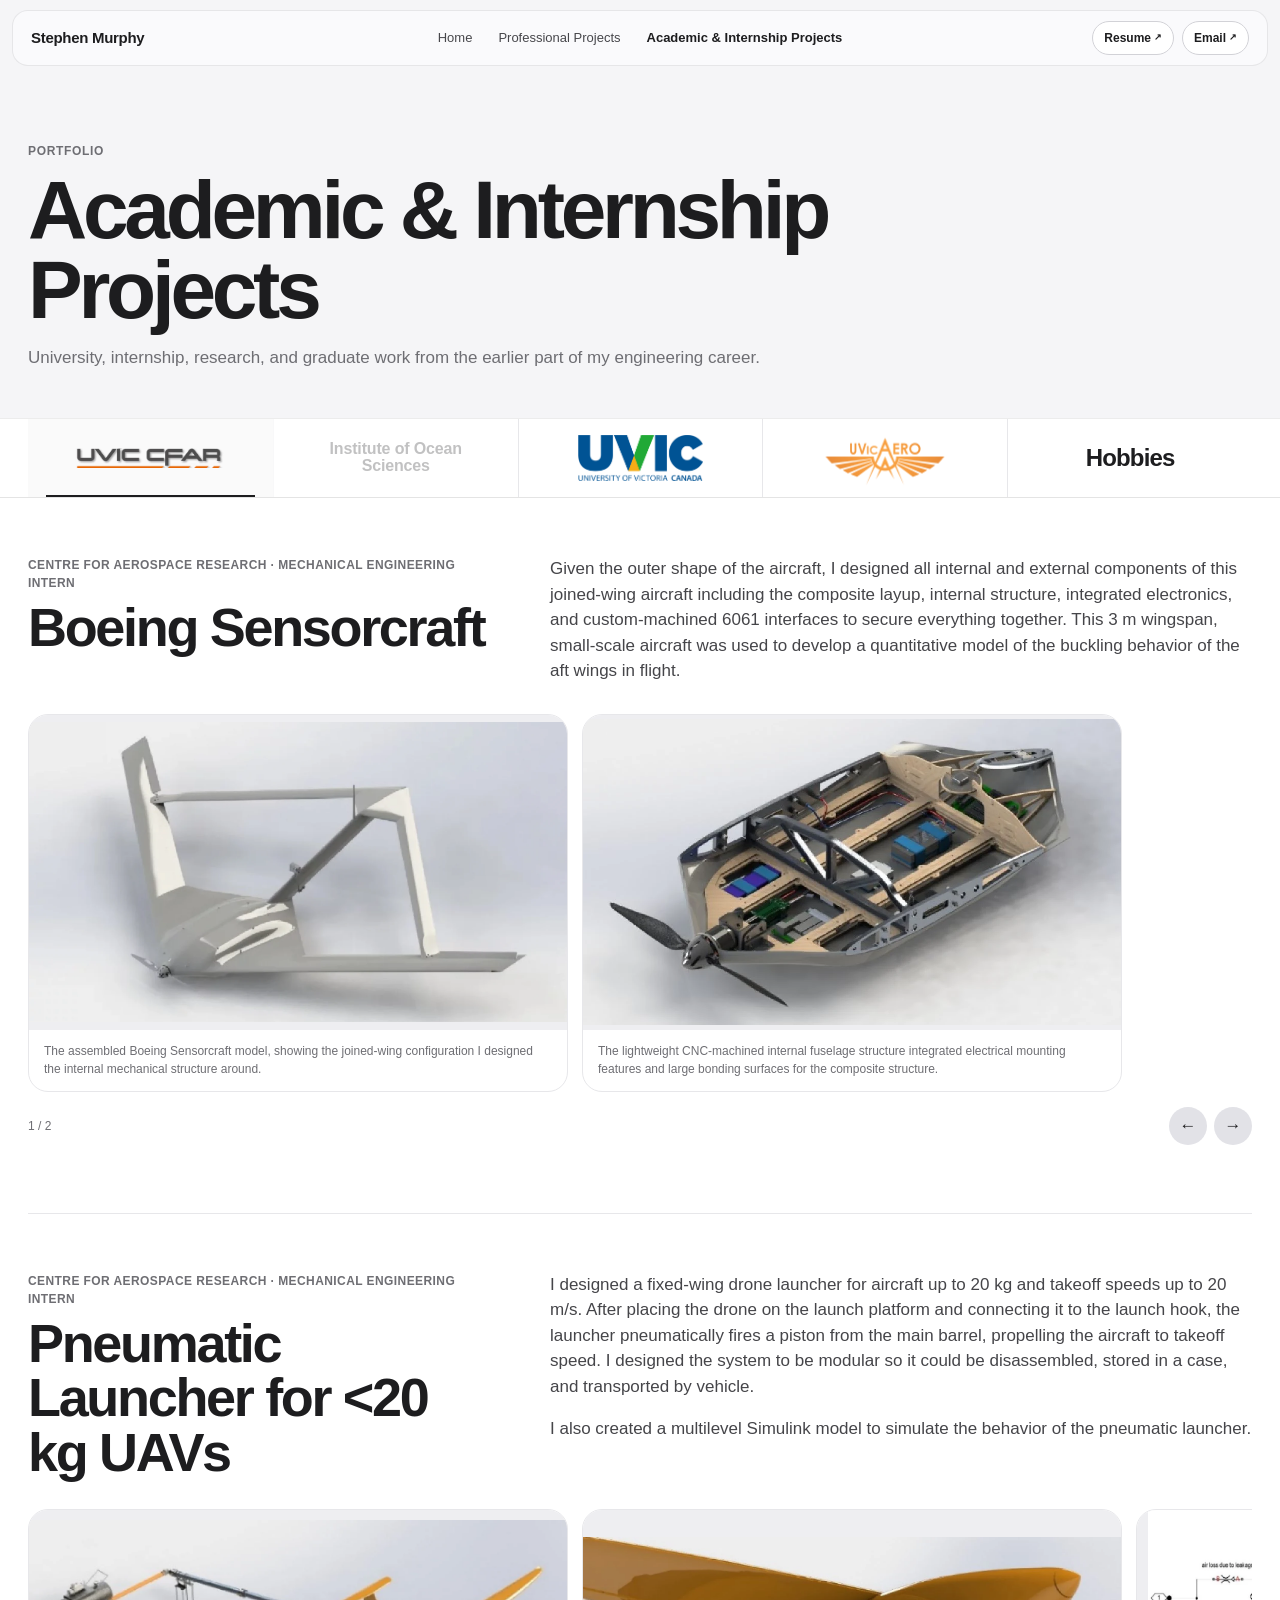
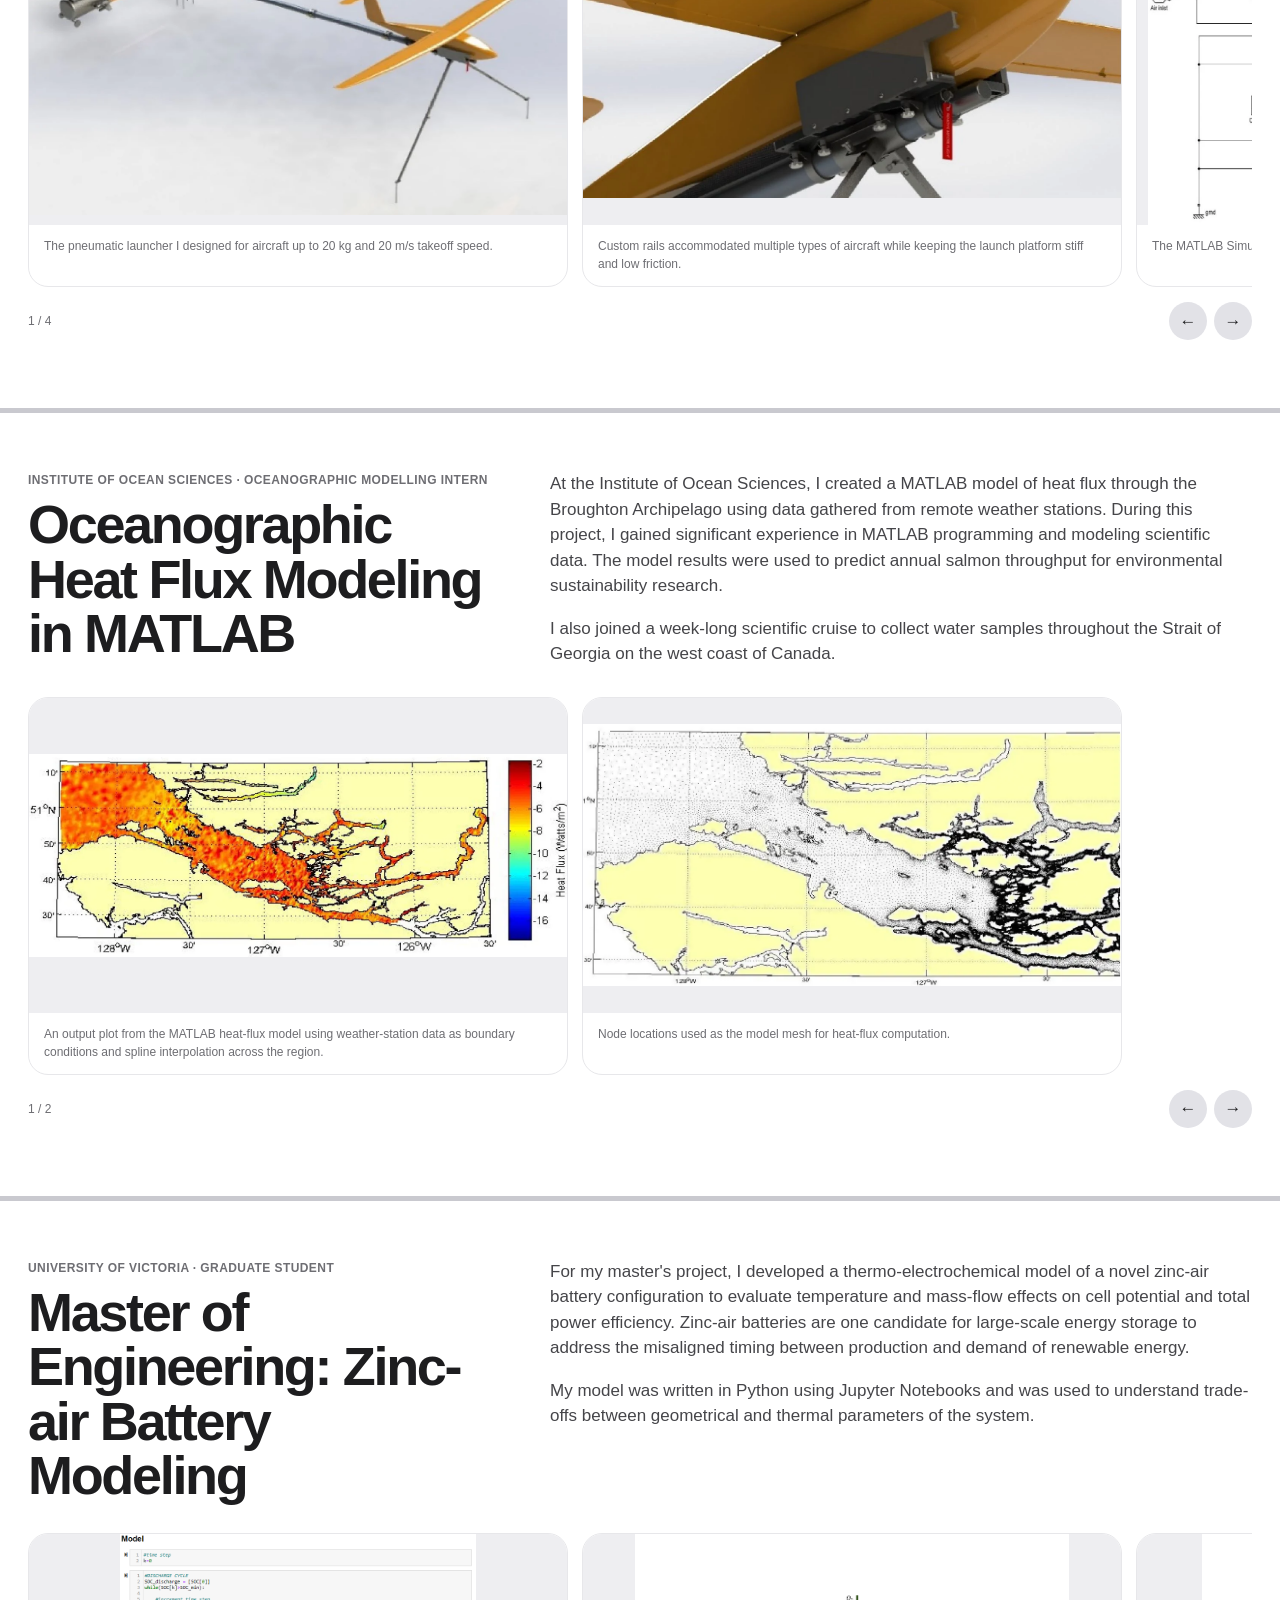
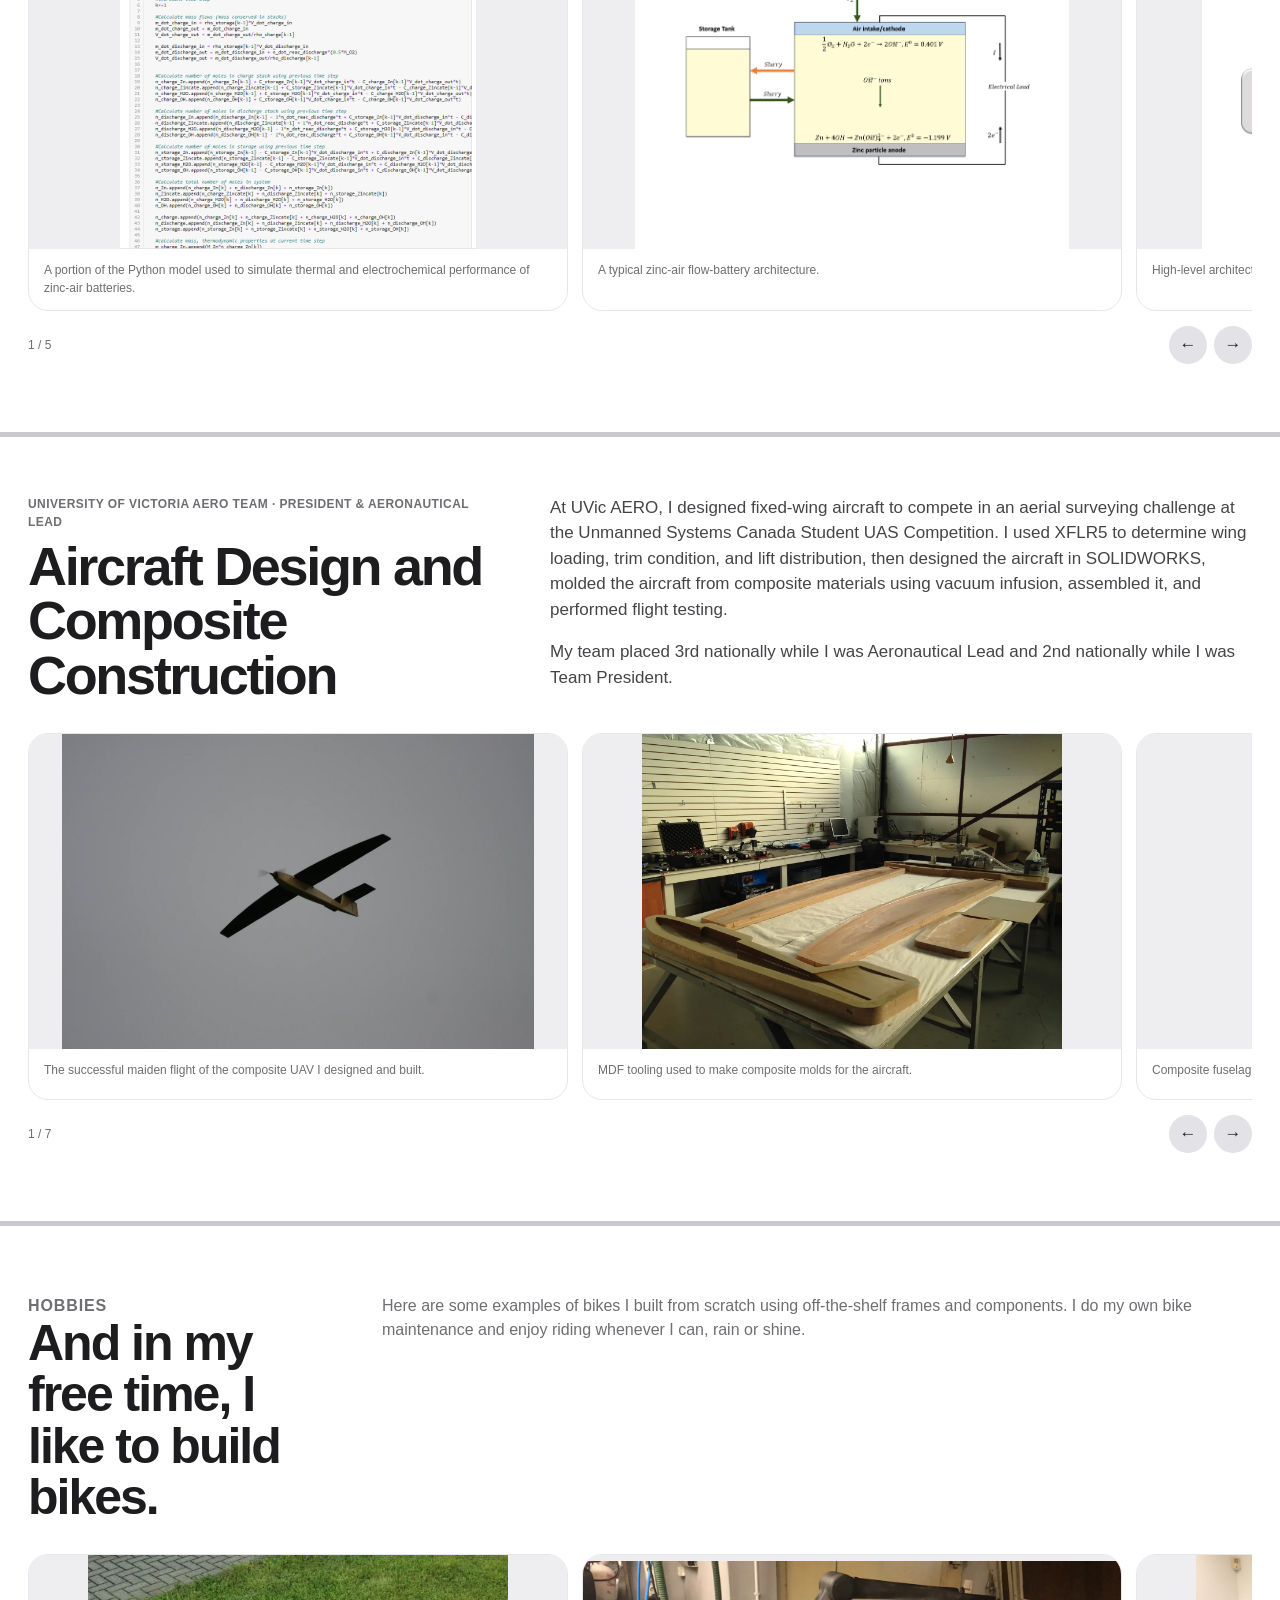
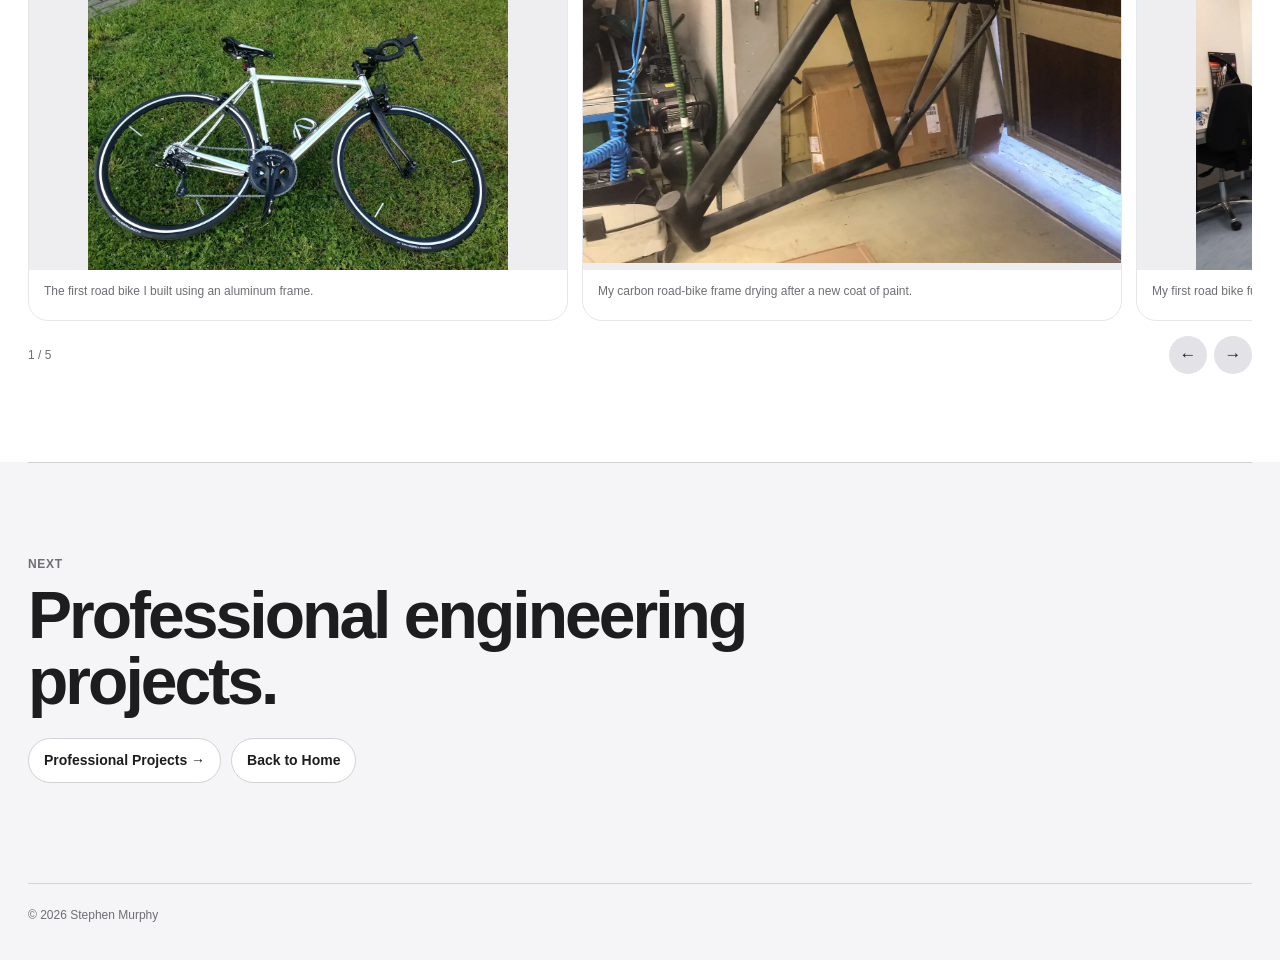
==== commit 4a289b03: "Clarify company chapters and clean portfolio frontend" ====
--- a/academic.html
+++ b/academic.html
@@ -3,12 +3,12 @@
 <head>
   <meta charset="utf-8">
   <meta name="viewport" content="width=device-width, initial-scale=1">
-  <title>Academic Projects & Bikes — Stephen Murphy</title>
-  <meta name="description" content="Academic engineering projects, internships, graduate work, and bike builds by Stephen Murphy.">
+  <title>Academic &amp; Internship Projects — Stephen Murphy</title>
+  <meta name="description" content="Academic engineering projects, internships, graduate research, and hands-on hobbies by Stephen Murphy.">
   <meta name="theme-color" content="#f5f5f7">
   <link rel="canonical" href="https://stephenalanmurphy.com/academic.html">
   <link rel="stylesheet" href="styles.css">
-  <link rel="stylesheet" href="cleanup.css">
+  <link rel="stylesheet" href="portfolio.css">
 </head>
 <body class="academic-page">
 <a class="skip-link" href="#cfar">Skip to academic projects</a>
@@ -17,25 +17,28 @@
   <nav aria-label="Primary navigation">
     <a href="index.html">Home</a>
     <a href="projects.html">Professional Projects</a>
-    <a href="academic.html" aria-current="page">Academic &amp; Bikes</a>
+    <a href="academic.html" aria-current="page">Academic &amp; Internship Projects</a>
   </nav>
-  <a class="header-link" href="assets/resume/Stephen_Murphy_Resume_2023.pdf" target="_blank" rel="noopener">Resume ↗</a>
+  <div class="header-actions">
+    <a class="header-link" href="assets/resume/Stephen_Murphy_Resume_2023.pdf" target="_blank" rel="noopener">Resume <span class="cta-arrow" aria-hidden="true">↗</span></a>
+    <a class="header-link" href="mailto:s_murphy@outlook.com">Email <span class="cta-arrow" aria-hidden="true">↗</span></a>
+  </div>
 </header>
 
 <main>
 <section class="page-hero shell">
   <p class="kicker">Portfolio</p>
-  <h1>Academic Projects &amp; Bikes</h1>
-  <p>University, internship, research, and hands-on personal work from the earlier part of my engineering career.</p>
+  <h1>Academic &amp; Internship Projects</h1>
+  <p>University, internship, research, and graduate work from the earlier part of my engineering career.</p>
 </section>
 
 <div class="logo-progress-wrap">
-  <nav class="logo-progress shell" style="--logo-count: 5" aria-label="Academic organizations and bike builds">
+  <nav class="logo-progress shell" style="--logo-count: 5" aria-label="Academic organizations and hobbies">
     <a class="logo-progress-item" data-company-link="cfar" href="#cfar" aria-label="Centre for Aerospace Research projects"><img src="assets/logos/cfar.png" alt="Centre for Aerospace Research"></a>
     <a class="logo-progress-item" data-company-link="ios" href="#ios" aria-label="Institute of Ocean Sciences project"><span class="logo-progress-wordmark compact">Institute of Ocean Sciences</span></a>
     <a class="logo-progress-item" data-company-link="uvic" href="#uvic" aria-label="University of Victoria graduate project"><img src="assets/logos/uvic.png" alt="University of Victoria"></a>
     <a class="logo-progress-item" data-company-link="uvic-aero" href="#uvic-aero" aria-label="UVic AERO project"><img src="assets/logos/uvic-aero.png" alt="UVic AERO"></a>
-    <a class="logo-progress-item" data-company-link="bikes" href="#bikes" aria-label="Bike builds"><span class="logo-progress-wordmark">Bikes</span></a>
+    <a class="logo-progress-item" data-company-link="bikes" href="#bikes" aria-label="Hobbies"><span class="logo-progress-wordmark">Hobbies</span></a>
   </nav>
 </div>
 
@@ -48,7 +51,7 @@
         <p class="project-copy">Given the outer shape of the aircraft, I designed all internal and external components of this joined-wing aircraft including the composite layup, internal structure, integrated electronics, and custom-machined 6061 interfaces to secure everything together. This 3 m wingspan, small-scale aircraft was used to develop a quantitative model of the buckling behavior of the aft wings in flight.</p>
       </header>
       <div class="carousel-wrap" data-carousel><div class="carousel mini-carousel" data-carousel-track>
-        <figure><img src="assets/projects/sensorcraft/cover.webp" alt="Boeing Sensorcraft" loading="lazy"><figcaption>The 3 m wingspan Boeing Sensorcraft where I designed the internal mechanical structure and components.</figcaption></figure>
+        <figure><img src="assets/projects/sensorcraft/assembled-render.webp" alt="Boeing Sensorcraft assembled render" loading="lazy"><figcaption>The assembled Boeing Sensorcraft model, showing the joined-wing configuration I designed the internal mechanical structure around.</figcaption></figure>
         <figure><img src="assets/projects/sensorcraft/internal-structure.webp" alt="Sensorcraft internal structure" loading="lazy"><figcaption>The lightweight CNC-machined internal fuselage structure integrated electrical mounting features and large bonding surfaces for the composite structure.</figcaption></figure>
       </div><div class="carousel-controls"><span class="carousel-count" data-carousel-count>1 / 2</span><div><button type="button" data-carousel-prev aria-label="Previous Sensorcraft image">←</button><button type="button" data-carousel-next aria-label="Next Sensorcraft image">→</button></div></div></div>
     </article>
@@ -124,7 +127,7 @@
 
 <section class="bikes-section" id="bikes" data-company-section="bikes">
   <div class="shell">
-    <div class="bikes-intro"><div><p class="kicker">Bikes</p><h2>And in my free time, I like to build bikes.</h2></div><p>Here are some examples of bikes I built from scratch using off-the-shelf frames and components. I do my own bike maintenance and enjoy riding whenever I can, rain or shine.</p></div>
+    <div class="bikes-intro"><div><p class="kicker">Hobbies</p><h2>And in my free time, I like to build bikes.</h2></div><p>Here are some examples of bikes I built from scratch using off-the-shelf frames and components. I do my own bike maintenance and enjoy riding whenever I can, rain or shine.</p></div>
     <div class="carousel-wrap" data-carousel><div class="carousel mini-carousel" data-carousel-track>
       <figure><img src="assets/projects/bikes/aluminum-road-bike.webp" alt="Aluminum road bike" loading="lazy"><figcaption>The first road bike I built using an aluminum frame.</figcaption></figure>
       <figure><img src="assets/projects/bikes/carbon-frame-paint.webp" alt="Carbon bike frame being painted" loading="lazy"><figcaption>My carbon road-bike frame drying after a new coat of paint.</figcaption></figure>
@@ -142,7 +145,7 @@
 </section>
 </main>
 
-<footer class="shell"><span>© <span id="year"></span> Stephen Murphy</span><span><a href="index.html">Home</a> · <a href="projects.html">Professional Projects</a></span></footer>
+<footer class="shell"><span>© <span id="year"></span> Stephen Murphy</span></footer>
 <script src="script.js"></script>
 </body>
-</html>+</html>
--- a/portfolio.css
+++ b/portfolio.css
@@ -0,0 +1,662 @@
+.site-header {
+  grid-template-columns: 1fr auto 1fr;
+}
+.site-header nav {
+  align-items: center;
+}
+.site-header nav a[aria-current="page"] {
+  color: var(--ink);
+  font-weight: 700;
+}
+.wordmark {
+  white-space: nowrap;
+}
+
+.header-actions {
+  justify-self: end;
+  display: flex;
+  align-items: center;
+  gap: 8px;
+}
+.site-header .header-actions .header-link {
+  display: inline-flex;
+  min-height: 34px;
+  align-items: center;
+  padding: 0 11px;
+  border: 1px solid var(--line);
+  border-radius: 999px;
+  background: #fff;
+  color: var(--ink);
+  font-size: 12px;
+  font-weight: 650;
+}
+.site-header .header-actions .header-link:hover {
+  opacity: .62;
+}
+.cta-arrow {
+  display: inline-block;
+  margin-left: 3px;
+  font-size: .78em;
+  line-height: 1;
+  transform: translateY(-.04em);
+}
+
+/* Landing page */
+.hero-with-photo {
+  display: grid;
+  grid-template-columns: minmax(0, 1fr) minmax(230px, 320px);
+  gap: clamp(42px, 7vw, 92px);
+  align-items: center;
+}
+.hero-copy {
+  min-width: 0;
+}
+.hero-with-photo .hero-actions {
+  display: flex;
+  flex-wrap: wrap;
+  gap: 10px;
+}
+.welcome-blurb {
+  max-width: 760px;
+  margin-top: 28px;
+  color: #454549;
+  font-size: 17px;
+}
+.welcome-blurb p {
+  margin-bottom: 12px;
+}
+.welcome-blurb p:last-child {
+  margin-bottom: 0;
+}
+.welcome-blurb a {
+  font-weight: 650;
+  text-decoration: underline;
+  text-underline-offset: 3px;
+}
+.hero-photo {
+  width: 100%;
+  aspect-ratio: 1 / 1;
+  margin: 0;
+  overflow: hidden;
+  border: 1px solid var(--line-light);
+  border-radius: 24px;
+  background: #ececf0;
+}
+.hero-photo img {
+  display: block;
+  width: 100%;
+  height: 100%;
+  object-fit: cover;
+}
+
+.expertise {
+  padding-top: 34px;
+}
+.expertise > .kicker,
+.highlights > .kicker {
+  display: block;
+  margin: 0 0 28px;
+  padding: 26px 0 25px;
+  background: #242426;
+  color: #fff;
+  box-shadow: 0 0 0 100vmax #242426;
+  clip-path: inset(0 -100vmax);
+  font-size: clamp(44px, 5vw, 62px);
+  font-weight: 720;
+  line-height: 1;
+  letter-spacing: -.045em;
+  text-transform: none;
+}
+.expertise-grid {
+  grid-template-columns: repeat(5, minmax(0, 1fr));
+  gap: 22px 24px;
+  border: 0;
+}
+.expertise-grid > div,
+.expertise-grid > div:first-child,
+.expertise-grid > div:last-child {
+  padding: 14px 0 0;
+  border: 0;
+  border-top: 1px solid #c7c7cc;
+}
+.education-summary {
+  display: grid;
+  grid-template-columns: 180px repeat(2, minmax(0, 1fr));
+  gap: 24px 34px;
+  margin-top: 30px;
+  padding-top: 18px;
+  border-top: 1px solid #c7c7cc;
+}
+.education-summary h2,
+.education-item strong,
+.education-item span {
+  display: block;
+}
+.education-summary h2 {
+  margin: 0;
+  font-size: 15px;
+  letter-spacing: -.015em;
+}
+.education-item strong {
+  font-size: 14px;
+}
+.education-item span {
+  margin-top: 3px;
+  color: var(--muted);
+  font-size: 13px;
+}
+.education-item small {
+  display: block;
+  margin-top: 7px;
+  color: var(--muted);
+  font-size: 12px;
+  line-height: 1.4;
+}
+
+.highlights {
+  padding: 22px 0 82px;
+}
+.highlight-grid {
+  display: grid;
+  grid-template-columns: repeat(3, minmax(0, 1fr));
+  gap: 20px;
+}
+.highlight-card {
+  min-width: 0;
+}
+.highlight-card a {
+  display: block;
+}
+.highlight-image {
+  aspect-ratio: 4 / 3;
+  overflow: hidden;
+  border: 1px solid var(--line-light);
+  border-radius: 18px;
+  background: #ececf0;
+}
+.highlight-image img {
+  width: 100%;
+  height: 100%;
+  display: block;
+  object-fit: contain;
+  transition: transform .25s ease;
+}
+.highlight-card a:hover .highlight-image img {
+  transform: scale(1.018);
+}
+.highlight-card h2 {
+  margin: 13px 0 4px;
+  font-size: 22px;
+  line-height: 1.08;
+  letter-spacing: -.025em;
+}
+.highlight-card p {
+  margin: 0;
+  color: var(--muted);
+  font-size: 13px;
+}
+.next-section > p:not(.kicker) {
+  max-width: 700px;
+}
+
+/* Project-page hero */
+.page-hero {
+  padding: 76px 0 48px;
+}
+.page-hero .kicker {
+  margin-bottom: 10px;
+}
+.page-hero h1 {
+  max-width: 980px;
+  margin-bottom: 14px;
+  font-size: clamp(50px, 6.5vw, 82px);
+  line-height: .98;
+  letter-spacing: -.052em;
+  font-weight: 680;
+}
+.page-hero > p:last-child {
+  max-width: 760px;
+  margin-bottom: 0;
+  color: var(--muted);
+  font-size: 17px;
+}
+
+/* Sticky company / institution progress bar */
+.logo-progress-wrap {
+  position: sticky;
+  top: 76px;
+  z-index: 80;
+  border-top: 1px solid rgba(0,0,0,.07);
+  border-bottom: 1px solid rgba(0,0,0,.10);
+  background: rgba(255,255,255,.95);
+  backdrop-filter: saturate(180%) blur(18px);
+  -webkit-backdrop-filter: saturate(180%) blur(18px);
+}
+.logo-progress {
+  display: grid;
+  grid-template-columns: repeat(var(--logo-count), minmax(0, 1fr));
+  align-items: stretch;
+}
+.logo-progress-item {
+  position: relative;
+  min-width: 0;
+  height: 78px;
+  display: flex;
+  align-items: center;
+  justify-content: center;
+  padding: 10px 16px;
+  overflow: hidden;
+  opacity: .27;
+  transition: opacity .18s ease, background .18s ease;
+}
+.logo-progress-item + .logo-progress-item {
+  border-left: 1px solid var(--line-light);
+}
+.logo-progress-item::after {
+  content: "";
+  position: absolute;
+  left: 18px;
+  right: 18px;
+  bottom: -1px;
+  height: 3px;
+  background: transparent;
+}
+.logo-progress-item.is-active {
+  opacity: 1;
+  background: rgba(0,0,0,.018);
+}
+.logo-progress-item.is-active::after {
+  background: var(--ink);
+}
+.logo-progress-item img {
+  display: block;
+  width: min(150px, 100%);
+  height: 46px;
+  max-width: 100%;
+  object-fit: contain;
+  transform-origin: center;
+}
+.logo-progress-wordmark {
+  display: inline-flex;
+  min-height: 46px;
+  align-items: center;
+  justify-content: center;
+  color: var(--ink);
+  font-size: 24px;
+  font-weight: 720;
+  letter-spacing: -.035em;
+  line-height: 1;
+  white-space: nowrap;
+}
+.logo-progress-wordmark.compact {
+  max-width: 174px;
+  min-height: 46px;
+  font-size: 16px;
+  font-weight: 720;
+  letter-spacing: -.01em;
+  line-height: 1.06;
+  text-align: center;
+  white-space: normal;
+}
+
+/* Optical normalization for assets with built-in whitespace. */
+[data-company-link="skysafe"] img {
+  transform: scale(1.34);
+}
+[data-company-link="reverb"] img {
+  transform: scale(1.72);
+}
+[data-company-link="uvic-aero"] img {
+  transform: scale(1.62);
+}
+[data-company-link="mavinci"] img {
+  transform: scale(1.08);
+}
+
+/* Company chapters */
+.project-group {
+  background: var(--surface);
+  scroll-margin-top: 154px;
+}
+.project-group + .project-group {
+  border-top: 5px solid #c9c9cf;
+}
+.company-overview {
+  display: grid;
+  grid-template-columns: minmax(220px, .58fr) minmax(0, 1.42fr);
+  gap: 54px;
+  align-items: start;
+  padding: 42px 0 34px;
+  border-bottom: 1px solid var(--line-light);
+}
+.company-overview .kicker {
+  margin-bottom: 7px;
+}
+.company-overview h2 {
+  margin-bottom: 7px;
+  font-size: clamp(30px, 3.2vw, 42px);
+  line-height: 1;
+  letter-spacing: -.04em;
+  font-weight: 690;
+}
+.company-overview-role {
+  margin: 0;
+  color: var(--muted);
+  font-size: 13px;
+  font-weight: 600;
+}
+.company-overview-copy {
+  max-width: 840px;
+}
+.company-overview-copy p {
+  margin-bottom: 12px;
+  color: #454549;
+  font-size: 16px;
+}
+.company-overview-copy p:last-child {
+  margin-bottom: 0;
+}
+
+.portfolio-project {
+  padding: 58px 0 68px;
+  border-top: 1px solid var(--line-light);
+  scroll-margin-top: 154px;
+}
+.company-overview + .portfolio-project,
+.company-overview + .patents-block,
+.project-group > .shell > .portfolio-project:first-child {
+  border-top: 0;
+}
+.project-header {
+  display: grid;
+  grid-template-columns: minmax(270px, .8fr) minmax(0, 1.2fr);
+  gap: 54px;
+  align-items: start;
+}
+.project-heading .role-line {
+  margin-bottom: 8px;
+}
+.project-heading h2 {
+  margin-bottom: 0;
+  font-size: clamp(36px, 4.4vw, 54px);
+  line-height: 1.01;
+  letter-spacing: -.043em;
+  font-weight: 660;
+}
+.project-copy,
+.project-copy p {
+  color: #454549;
+  font-size: 17px;
+}
+.project-copy {
+  margin: 0;
+}
+.project-copy p:last-child {
+  margin-bottom: 0;
+}
+
+.patents-block {
+  max-width: 980px;
+  padding: 28px 0 46px;
+  border-bottom: 1px solid var(--line-light);
+}
+.patents-block h2 {
+  margin-bottom: 7px;
+  font-size: 25px;
+  line-height: 1.1;
+  letter-spacing: -.025em;
+}
+.patent-family {
+  margin-bottom: 14px;
+  color: var(--muted);
+  font-size: 14px;
+}
+.patent-number-links {
+  display: flex;
+  flex-wrap: wrap;
+  gap: 7px;
+}
+.patent-number-links a {
+  display: inline-flex;
+  min-height: 32px;
+  align-items: center;
+  padding: 0 10px;
+  border: 1px solid var(--line-light);
+  border-radius: 7px;
+  background: #fff;
+  color: #454549;
+  font-size: 12px;
+  font-variant-numeric: tabular-nums;
+}
+.patent-number-links a:hover {
+  background: var(--soft);
+}
+
+/* Galleries */
+.carousel-wrap {
+  margin-top: 30px;
+}
+.carousel {
+  gap: 14px;
+  padding-right: 7vw;
+}
+.carousel figure {
+  flex-basis: min(62vw, 720px);
+  scroll-snap-stop: always;
+}
+.carousel figure img,
+.video-frame {
+  height: min(39vw, 430px);
+}
+.compact-carousel figure {
+  flex-basis: min(55vw, 620px);
+}
+.compact-carousel figure img,
+.compact-carousel .video-frame {
+  height: min(34vw, 360px);
+}
+.mini-carousel figure {
+  flex-basis: min(48vw, 540px);
+}
+.mini-carousel figure img,
+.mini-carousel .video-frame {
+  height: min(30vw, 315px);
+}
+.carousel-controls button[data-carousel-prev]:not(:disabled),
+.carousel-controls button[data-carousel-next]:not(:disabled) {
+  cursor: pointer;
+}
+
+/* Academic page and hobbies */
+.academic-projects {
+  background: var(--surface);
+}
+.academic-projects .project-group > .shell {
+  width: min(calc(100% - 56px), var(--max));
+  margin-inline: auto;
+}
+.bikes-section {
+  padding: 68px 0 88px;
+  border-top: 5px solid #c9c9cf;
+  background: var(--surface);
+  scroll-margin-top: 154px;
+}
+.bikes-intro {
+  display: grid;
+  grid-template-columns: 300px minmax(0, 1fr);
+  gap: 54px;
+  align-items: start;
+}
+.bikes-intro h2 {
+  margin-bottom: 0;
+  font-size: clamp(34px, 4vw, 50px);
+  line-height: 1.03;
+  letter-spacing: -.04em;
+}
+.bikes-intro p {
+  margin: 0;
+  color: var(--muted);
+  font-size: 16px;
+}
+
+footer {
+  justify-content: flex-start;
+}
+
+@media (max-width: 1000px) {
+  .hero-with-photo {
+    grid-template-columns: minmax(0, 1fr) minmax(200px, 260px);
+    gap: 40px;
+  }
+  .expertise-grid {
+    grid-template-columns: repeat(2, minmax(0, 1fr));
+  }
+  .education-summary {
+    grid-template-columns: 1fr 1fr;
+  }
+  .education-summary h2 {
+    grid-column: 1 / -1;
+  }
+  .project-header,
+  .company-overview,
+  .bikes-intro {
+    grid-template-columns: 1fr;
+    gap: 18px;
+  }
+  .company-overview-copy {
+    max-width: 760px;
+  }
+}
+
+@media (max-width: 720px) {
+  .site-header {
+    grid-template-columns: 1fr auto;
+  }
+  .header-actions {
+    gap: 6px;
+  }
+  .site-header .header-actions .header-link {
+    min-height: 31px;
+    padding: 0 9px;
+    font-size: 11px;
+  }
+  .hero-with-photo {
+    grid-template-columns: 1fr;
+    gap: 30px;
+  }
+  .hero-photo {
+    width: min(72vw, 300px);
+    justify-self: start;
+    border-radius: 20px;
+  }
+  .welcome-blurb {
+    margin-top: 23px;
+    font-size: 16px;
+  }
+  .page-hero {
+    padding: 64px 0 38px;
+  }
+  .page-hero h1 {
+    font-size: clamp(44px, 13vw, 64px);
+  }
+  .expertise > .kicker,
+  .highlights > .kicker {
+    padding: 22px 0 21px;
+    font-size: 42px;
+  }
+  .expertise-grid,
+  .education-summary,
+  .highlight-grid {
+    grid-template-columns: 1fr;
+  }
+  .education-summary h2 {
+    grid-column: auto;
+  }
+  .highlights {
+    padding-bottom: 62px;
+  }
+  .highlight-grid {
+    gap: 28px;
+  }
+
+  .logo-progress-wrap {
+    top: 76px;
+    overflow-x: auto;
+    scrollbar-width: none;
+  }
+  .logo-progress-wrap::-webkit-scrollbar {
+    display: none;
+  }
+  .logo-progress {
+    width: max-content;
+    min-width: 100%;
+    grid-template-columns: repeat(var(--logo-count), 144px);
+  }
+  .logo-progress-item {
+    height: 64px;
+    padding: 8px 13px;
+  }
+  .logo-progress-item img {
+    width: 126px;
+    height: 39px;
+  }
+  .logo-progress-wordmark {
+    min-height: 39px;
+    font-size: 21px;
+  }
+  .logo-progress-wordmark.compact {
+    max-width: 124px;
+    min-height: 39px;
+    font-size: 13px;
+  }
+  [data-company-link="reverb"] img {
+    transform: scale(1.58);
+  }
+  [data-company-link="uvic-aero"] img {
+    transform: scale(1.50);
+  }
+
+  .company-overview {
+    padding: 34px 0 26px;
+  }
+  .company-overview h2 {
+    font-size: 32px;
+  }
+  .portfolio-project {
+    padding: 50px 0 56px;
+    scroll-margin-top: 142px;
+  }
+  .project-heading h2 {
+    font-size: 36px;
+  }
+  .project-copy,
+  .project-copy p {
+    font-size: 16px;
+  }
+  .carousel {
+    padding-right: 10vw;
+  }
+  .carousel figure,
+  .compact-carousel figure,
+  .mini-carousel figure {
+    flex-basis: 82vw;
+  }
+  .carousel figure img,
+  .compact-carousel figure img,
+  .mini-carousel figure img,
+  .video-frame,
+  .compact-carousel .video-frame,
+  .mini-carousel .video-frame {
+    height: 54vw;
+  }
+  .bikes-section {
+    padding: 52px 0 72px;
+  }
+}
+
+@media (prefers-reduced-motion: reduce) {
+  .highlight-image img,
+  .logo-progress-item {
+    transition: none;
+  }
+}
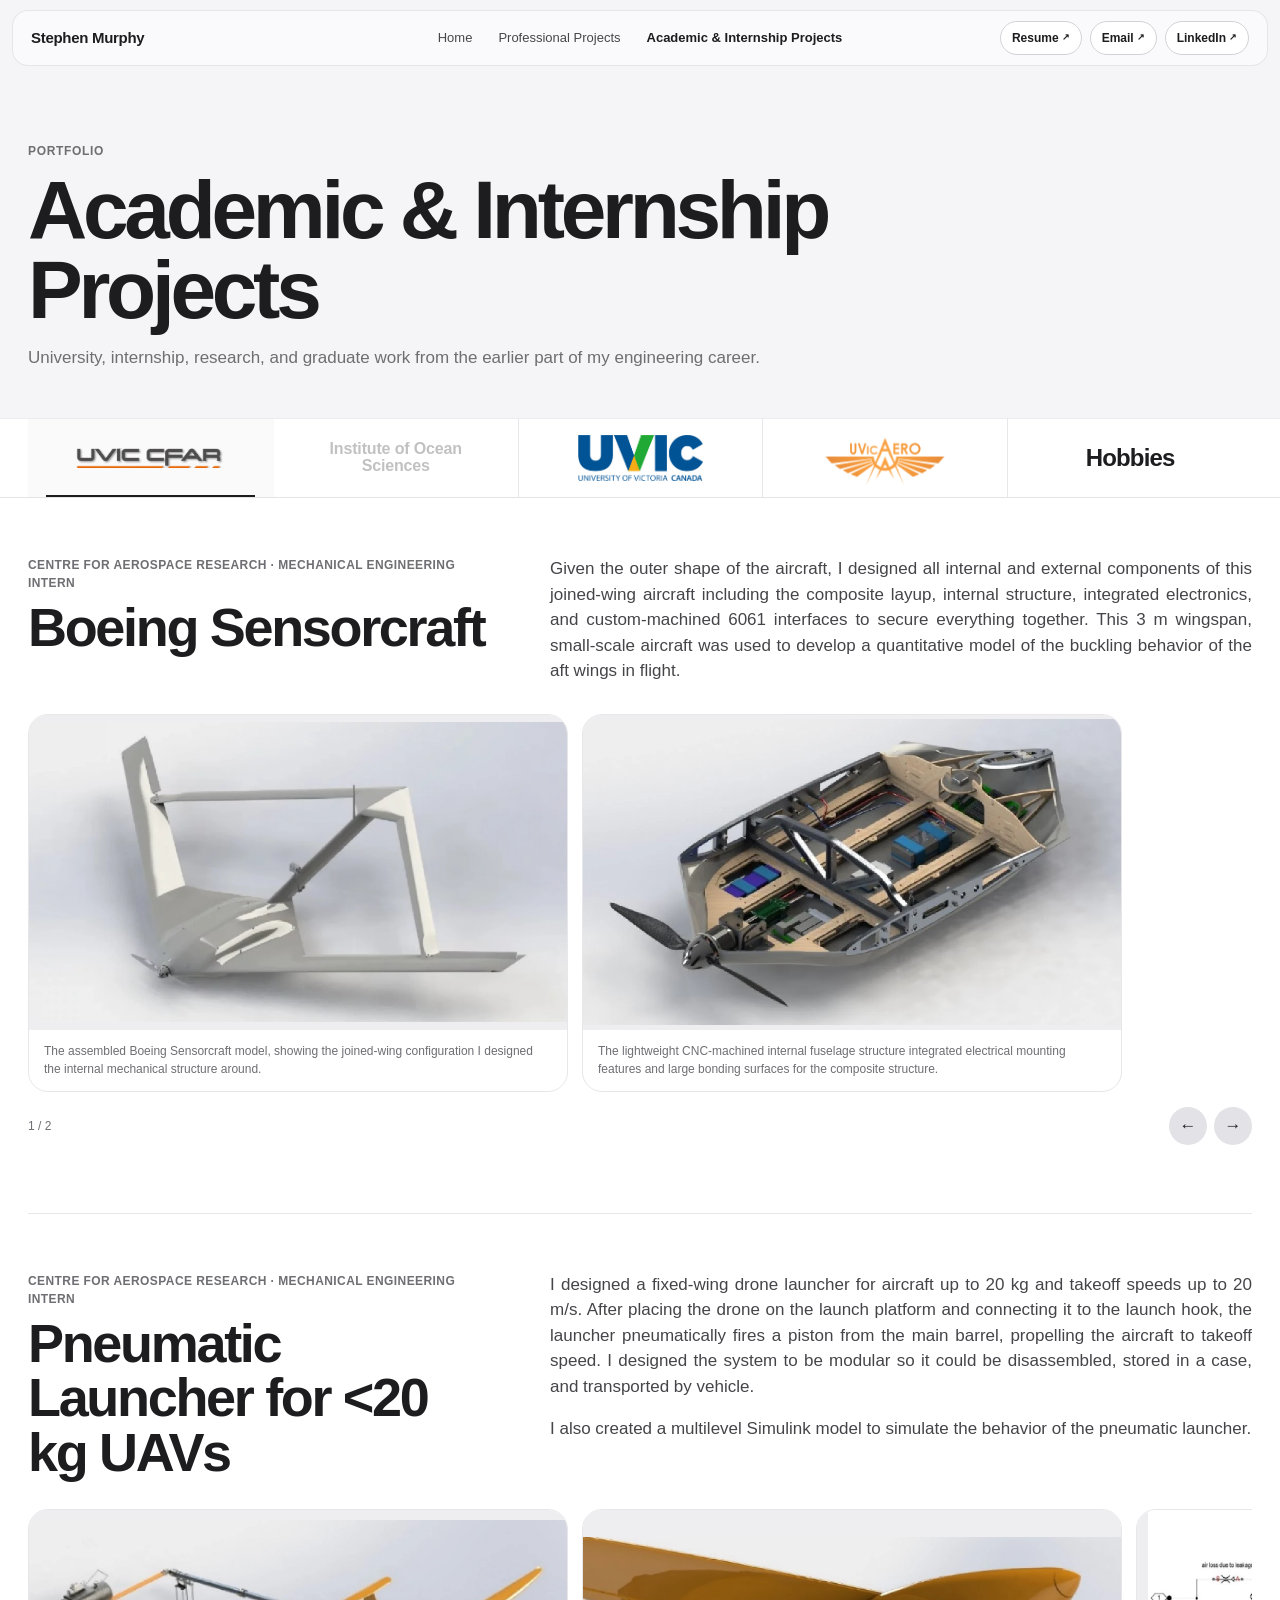
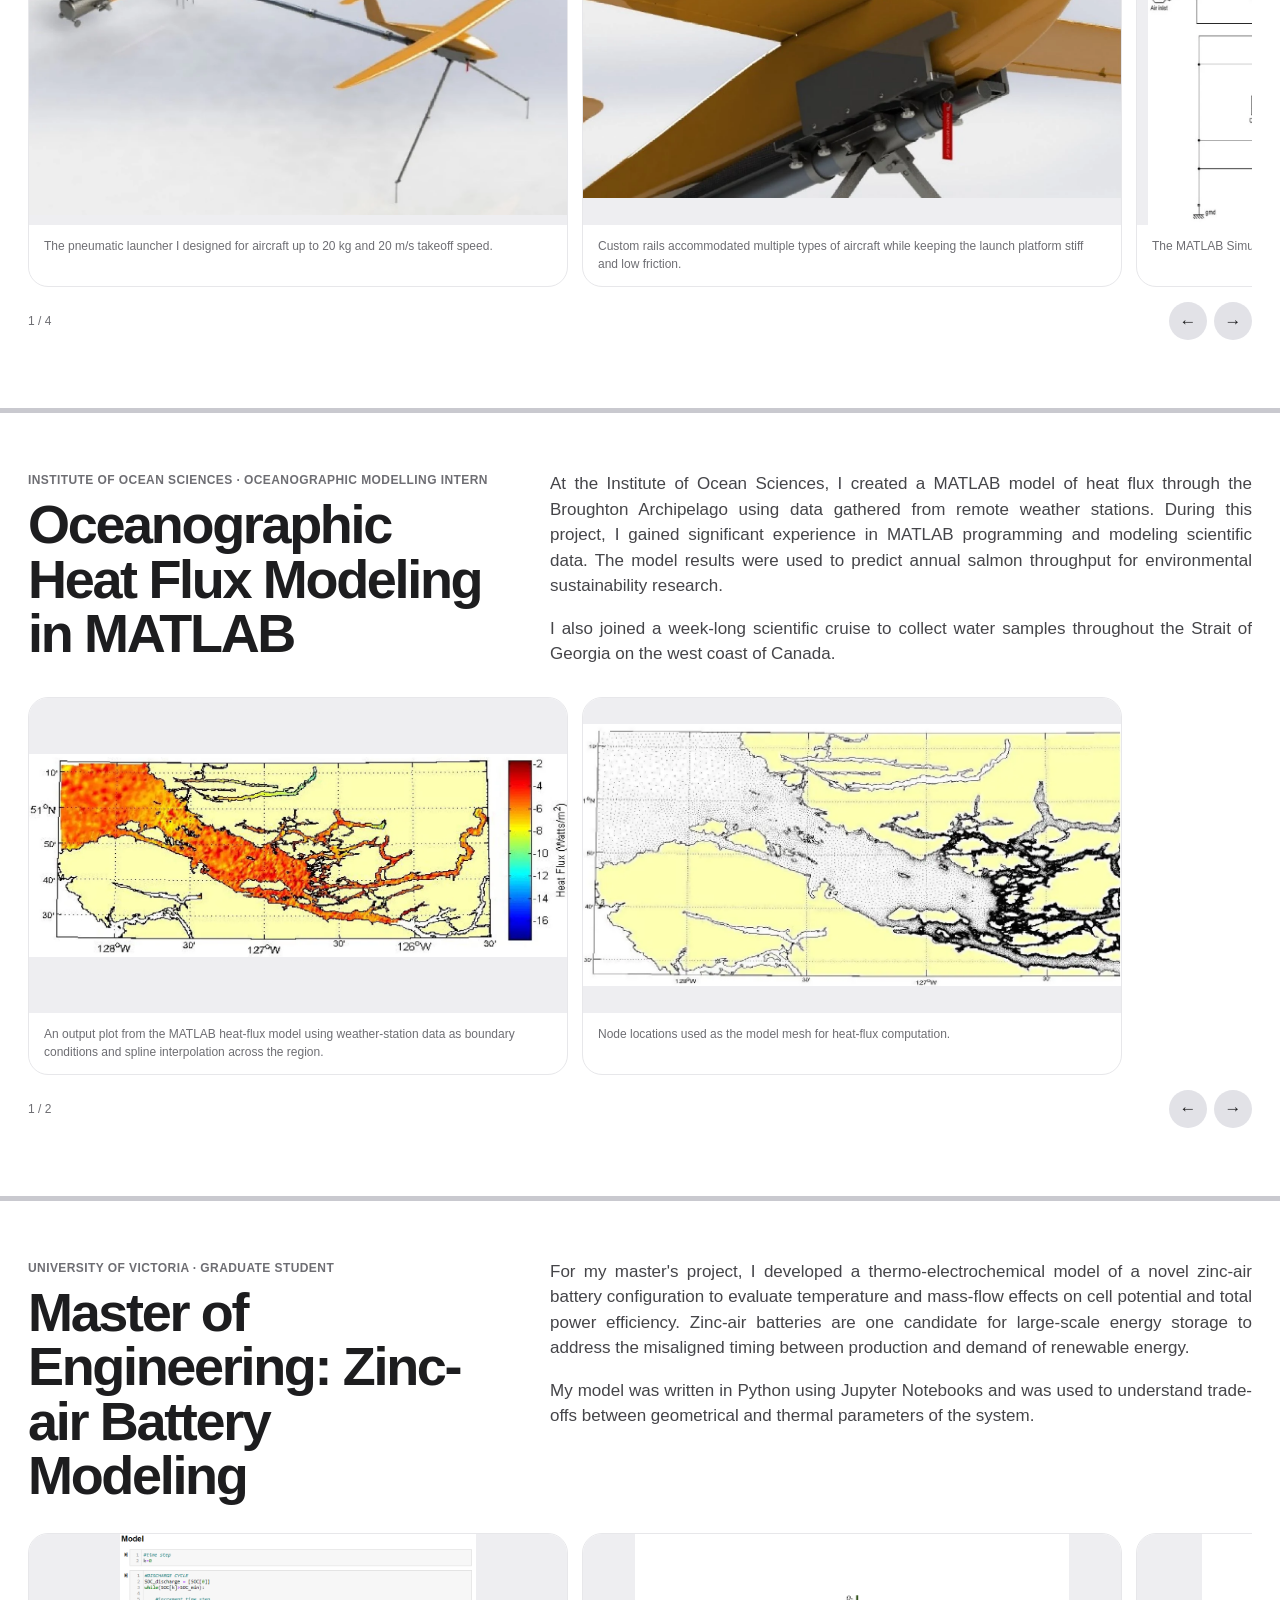
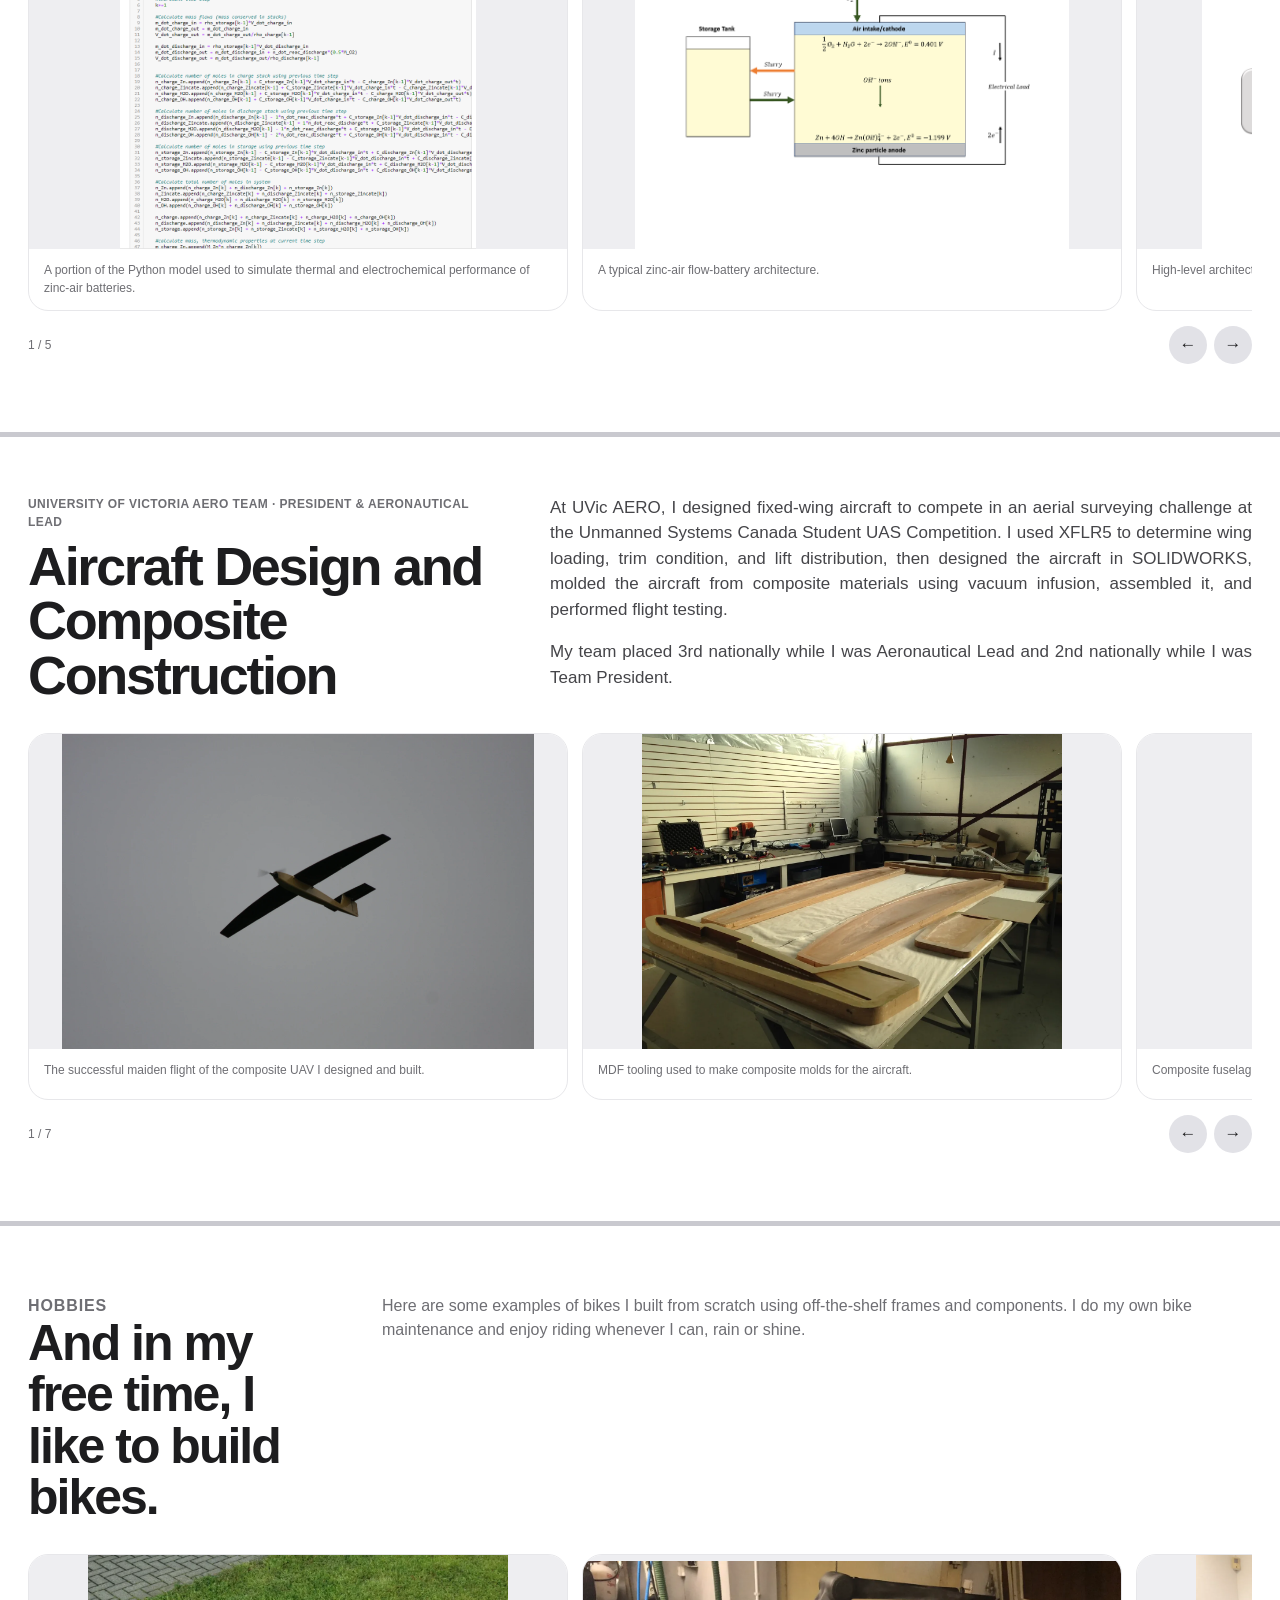
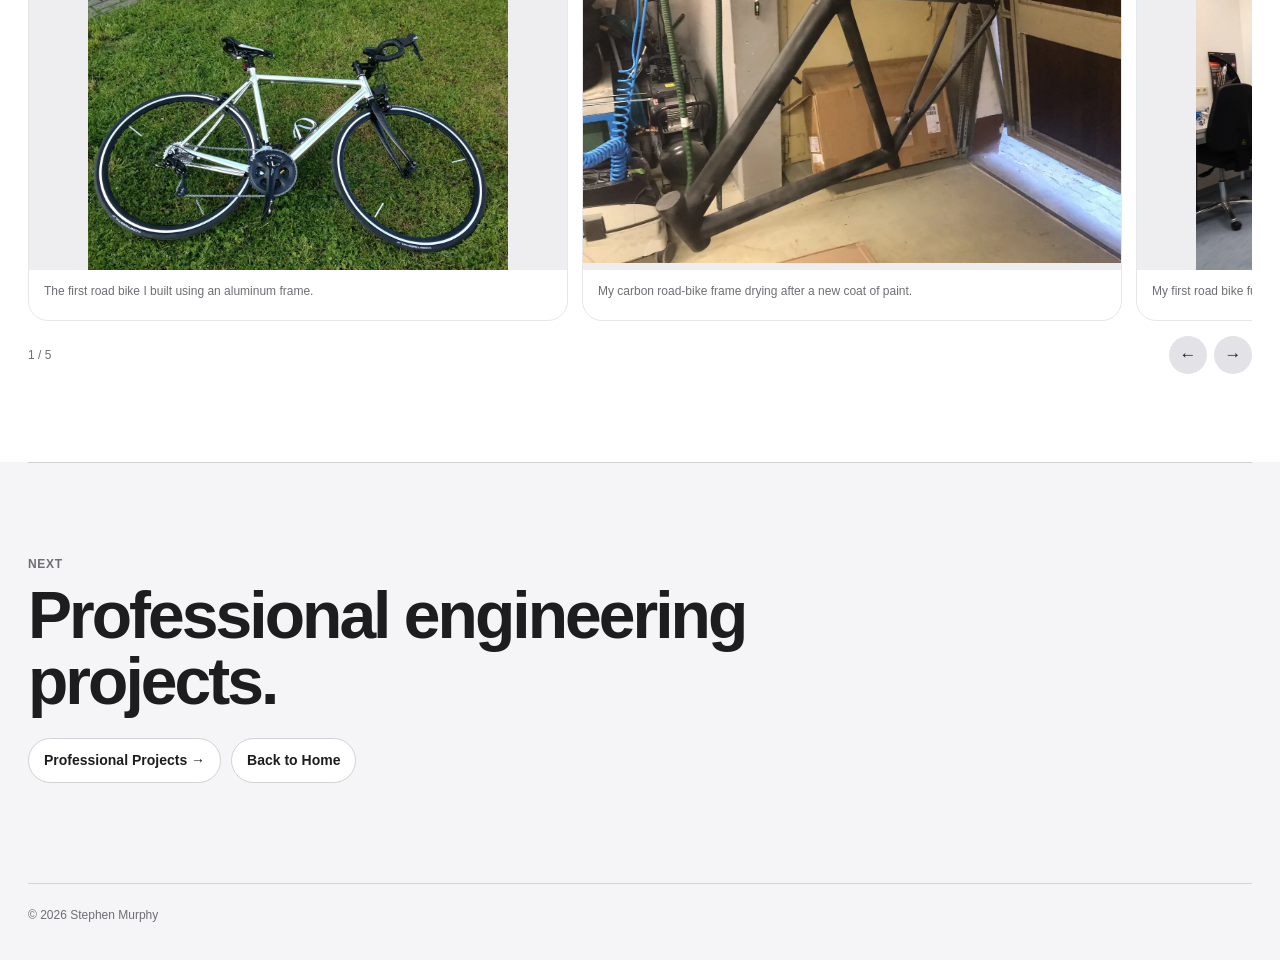
==== commit 3464265b: "Update portfolio navigation and contact details" ====
--- a/academic.html
+++ b/academic.html
@@ -6,7 +6,14 @@
   <title>Academic &amp; Internship Projects — Stephen Murphy</title>
   <meta name="description" content="Academic engineering projects, internships, graduate research, and hands-on hobbies by Stephen Murphy.">
   <meta name="theme-color" content="#f5f5f7">
+  <meta property="og:title" content="Academic &amp; Internship Projects — Stephen Murphy">
+  <meta property="og:description" content="Academic engineering projects, internships, graduate research, and hands-on work by Stephen Murphy.">
+  <meta property="og:type" content="website">
+  <meta property="og:url" content="https://stephenalanmurphy.com/academic.html">
+  <meta property="og:image" content="https://stephenalanmurphy.com/assets/social/portfolio-preview.jpg">
+  <meta name="twitter:card" content="summary_large_image">
   <link rel="canonical" href="https://stephenalanmurphy.com/academic.html">
+  <link rel="icon" href="favicon.svg" type="image/svg+xml">
   <link rel="stylesheet" href="styles.css">
   <link rel="stylesheet" href="portfolio.css">
 </head>
@@ -22,6 +29,7 @@
   <div class="header-actions">
     <a class="header-link" href="assets/resume/Stephen_Murphy_Resume_2023.pdf" target="_blank" rel="noopener">Resume <span class="cta-arrow" aria-hidden="true">↗</span></a>
     <a class="header-link" href="mailto:s_murphy@outlook.com">Email <span class="cta-arrow" aria-hidden="true">↗</span></a>
+    <a class="header-link" href="https://www.linkedin.com/in/stephenalanmurphy" target="_blank" rel="noopener">LinkedIn <span class="cta-arrow" aria-hidden="true">↗</span></a>
   </div>
 </header>
 
@@ -33,11 +41,11 @@
 </section>
 
 <div class="logo-progress-wrap">
-  <nav class="logo-progress shell" style="--logo-count: 5" aria-label="Academic organizations and hobbies">
-    <a class="logo-progress-item" data-company-link="cfar" href="#cfar" aria-label="Centre for Aerospace Research projects"><img src="assets/logos/cfar.png" alt="Centre for Aerospace Research"></a>
+  <nav class="logo-progress shell" aria-label="Academic organizations and hobbies">
+    <a class="logo-progress-item" data-company-link="cfar" href="#cfar" aria-label="Centre for Aerospace Research projects"><img src="assets/logos/cfar.png" alt="Centre for Aerospace Research" width="386" height="52"></a>
     <a class="logo-progress-item" data-company-link="ios" href="#ios" aria-label="Institute of Ocean Sciences project"><span class="logo-progress-wordmark compact">Institute of Ocean Sciences</span></a>
-    <a class="logo-progress-item" data-company-link="uvic" href="#uvic" aria-label="University of Victoria graduate project"><img src="assets/logos/uvic.png" alt="University of Victoria"></a>
-    <a class="logo-progress-item" data-company-link="uvic-aero" href="#uvic-aero" aria-label="UVic AERO project"><img src="assets/logos/uvic-aero.png" alt="UVic AERO"></a>
+    <a class="logo-progress-item" data-company-link="uvic" href="#uvic" aria-label="University of Victoria graduate project"><img src="assets/logos/uvic.png" alt="University of Victoria" width="1054" height="387"></a>
+    <a class="logo-progress-item" data-company-link="uvic-aero" href="#uvic-aero" aria-label="UVic AERO project"><img src="assets/logos/uvic-aero.png" alt="UVic AERO" width="2000" height="1200"></a>
     <a class="logo-progress-item" data-company-link="bikes" href="#bikes" aria-label="Hobbies"><span class="logo-progress-wordmark">Hobbies</span></a>
   </nav>
 </div>
@@ -51,8 +59,8 @@
         <p class="project-copy">Given the outer shape of the aircraft, I designed all internal and external components of this joined-wing aircraft including the composite layup, internal structure, integrated electronics, and custom-machined 6061 interfaces to secure everything together. This 3 m wingspan, small-scale aircraft was used to develop a quantitative model of the buckling behavior of the aft wings in flight.</p>
       </header>
       <div class="carousel-wrap" data-carousel><div class="carousel mini-carousel" data-carousel-track>
-        <figure><img src="assets/projects/sensorcraft/assembled-render.webp" alt="Boeing Sensorcraft assembled render" loading="lazy"><figcaption>The assembled Boeing Sensorcraft model, showing the joined-wing configuration I designed the internal mechanical structure around.</figcaption></figure>
-        <figure><img src="assets/projects/sensorcraft/internal-structure.webp" alt="Sensorcraft internal structure" loading="lazy"><figcaption>The lightweight CNC-machined internal fuselage structure integrated electrical mounting features and large bonding surfaces for the composite structure.</figcaption></figure>
+        <figure><img src="assets/projects/sensorcraft/assembled-render.webp" alt="Boeing Sensorcraft assembled render" loading="lazy" width="1800" height="1004"><figcaption>The assembled Boeing Sensorcraft model, showing the joined-wing configuration I designed the internal mechanical structure around.</figcaption></figure>
+        <figure><img src="assets/projects/sensorcraft/internal-structure.webp" alt="Sensorcraft internal structure" loading="lazy" width="1052" height="598"><figcaption>The lightweight CNC-machined internal fuselage structure integrated electrical mounting features and large bonding surfaces for the composite structure.</figcaption></figure>
       </div><div class="carousel-controls"><span class="carousel-count" data-carousel-count>1 / 2</span><div><button type="button" data-carousel-prev aria-label="Previous Sensorcraft image">←</button><button type="button" data-carousel-next aria-label="Next Sensorcraft image">→</button></div></div></div>
     </article>
 
@@ -62,10 +70,10 @@
         <div class="project-copy"><p>I designed a fixed-wing drone launcher for aircraft up to 20 kg and takeoff speeds up to 20 m/s. After placing the drone on the launch platform and connecting it to the launch hook, the launcher pneumatically fires a piston from the main barrel, propelling the aircraft to takeoff speed. I designed the system to be modular so it could be disassembled, stored in a case, and transported by vehicle.</p><p>I also created a multilevel Simulink model to simulate the behavior of the pneumatic launcher.</p></div>
       </header>
       <div class="carousel-wrap" data-carousel><div class="carousel mini-carousel" data-carousel-track>
-        <figure><img src="assets/projects/launcher/launcher.webp" alt="Pneumatic UAV launcher" loading="lazy"><figcaption>The pneumatic launcher I designed for aircraft up to 20 kg and 20 m/s takeoff speed.</figcaption></figure>
-        <figure><img src="assets/projects/launcher/rails.webp" alt="Aircraft on launcher rails" loading="lazy"><figcaption>Custom rails accommodated multiple types of aircraft while keeping the launch platform stiff and low friction.</figcaption></figure>
-        <figure><img src="assets/projects/launcher/simulink.webp" alt="MATLAB Simulink model" loading="lazy"><figcaption>The MATLAB Simulink model used to simulate system performance.</figcaption></figure>
-        <figure><img src="assets/projects/launcher/fea.webp" alt="Launcher hook stress simulation" loading="lazy"><figcaption>FEA used to verify critical components under high launch loads.</figcaption></figure>
+        <figure><img src="assets/projects/launcher/launcher.webp" alt="Pneumatic UAV launcher" loading="lazy" width="1259" height="691"><figcaption>The pneumatic launcher I designed for aircraft up to 20 kg and 20 m/s takeoff speed.</figcaption></figure>
+        <figure><img src="assets/projects/launcher/rails.webp" alt="Aircraft on launcher rails" loading="lazy" width="1420" height="689"><figcaption>Custom rails accommodated multiple types of aircraft while keeping the launch platform stiff and low friction.</figcaption></figure>
+        <figure><img src="assets/projects/launcher/simulink.webp" alt="MATLAB Simulink model" loading="lazy" width="1320" height="807"><figcaption>The MATLAB Simulink model used to simulate system performance.</figcaption></figure>
+        <figure><img src="assets/projects/launcher/fea.webp" alt="Launcher hook stress simulation" loading="lazy" width="988" height="686"><figcaption>FEA used to verify critical components under high launch loads.</figcaption></figure>
       </div><div class="carousel-controls"><span class="carousel-count" data-carousel-count>1 / 4</span><div><button type="button" data-carousel-prev aria-label="Previous launcher image">←</button><button type="button" data-carousel-next aria-label="Next launcher image">→</button></div></div></div>
     </article>
   </div>
@@ -79,8 +87,8 @@
         <div class="project-copy"><p>At the Institute of Ocean Sciences, I created a MATLAB model of heat flux through the Broughton Archipelago using data gathered from remote weather stations. During this project, I gained significant experience in MATLAB programming and modeling scientific data. The model results were used to predict annual salmon throughput for environmental sustainability research.</p><p>I also joined a week-long scientific cruise to collect water samples throughout the Strait of Georgia on the west coast of Canada.</p></div>
       </header>
       <div class="carousel-wrap" data-carousel><div class="carousel mini-carousel" data-carousel-track>
-        <figure><img src="assets/projects/matlab/heat-flux.webp" alt="MATLAB heat flux simulation" loading="lazy"><figcaption>An output plot from the MATLAB heat-flux model using weather-station data as boundary conditions and spline interpolation across the region.</figcaption></figure>
-        <figure><img src="assets/projects/matlab/nodes.webp" alt="MATLAB model node distribution" loading="lazy"><figcaption>Node locations used as the model mesh for heat-flux computation.</figcaption></figure>
+        <figure><img src="assets/projects/matlab/heat-flux.webp" alt="MATLAB heat flux simulation" loading="lazy" width="1400" height="527"><figcaption>An output plot from the MATLAB heat-flux model using weather-station data as boundary conditions and spline interpolation across the region.</figcaption></figure>
+        <figure><img src="assets/projects/matlab/nodes.webp" alt="MATLAB model node distribution" loading="lazy" width="1114" height="542"><figcaption>Node locations used as the model mesh for heat-flux computation.</figcaption></figure>
       </div><div class="carousel-controls"><span class="carousel-count" data-carousel-count>1 / 2</span><div><button type="button" data-carousel-prev aria-label="Previous MATLAB image">←</button><button type="button" data-carousel-next aria-label="Next MATLAB image">→</button></div></div></div>
     </article>
   </div>
@@ -94,11 +102,11 @@
         <div class="project-copy"><p>For my master's project, I developed a thermo-electrochemical model of a novel zinc-air battery configuration to evaluate temperature and mass-flow effects on cell potential and total power efficiency. Zinc-air batteries are one candidate for large-scale energy storage to address the misaligned timing between production and demand of renewable energy.</p><p>My model was written in Python using Jupyter Notebooks and was used to understand trade-offs between geometrical and thermal parameters of the system.</p></div>
       </header>
       <div class="carousel-wrap" data-carousel><div class="carousel mini-carousel" data-carousel-track>
-        <figure><img src="assets/projects/masters/code.png" alt="Python model in Jupyter Notebooks" loading="lazy"><figcaption>A portion of the Python model used to simulate thermal and electrochemical performance of zinc-air batteries.</figcaption></figure>
-        <figure><img src="assets/projects/masters/schematic.png" alt="Zinc-air battery schematic" loading="lazy"><figcaption>A typical zinc-air flow-battery architecture.</figcaption></figure>
-        <figure><img src="assets/projects/masters/block-diagram.png" alt="Zinc-air system block diagram" loading="lazy"><figcaption>High-level architecture of the modeled system with independent discharge and charge stacks.</figcaption></figure>
-        <figure><img src="assets/projects/masters/cell-potential.png" alt="Zinc-air cell potential analysis" loading="lazy"><figcaption>Example analysis of reversible cell potentials for zinc-air batteries.</figcaption></figure>
-        <figure><img src="assets/projects/masters/thermal-analysis.png" alt="Zinc-air thermal analysis" loading="lazy"><figcaption>Example model outputs evaluating power output and electrolyte flow rate against maximum system temperature.</figcaption></figure>
+        <figure><img src="assets/projects/masters/code.png" alt="Python model in Jupyter Notebooks" loading="lazy" width="904" height="802"><figcaption>A portion of the Python model used to simulate thermal and electrochemical performance of zinc-air batteries.</figcaption></figure>
+        <figure><img src="assets/projects/masters/schematic.png" alt="Zinc-air battery schematic" loading="lazy" width="909" height="660"><figcaption>A typical zinc-air flow-battery architecture.</figcaption></figure>
+        <figure><img src="assets/projects/masters/block-diagram.png" alt="Zinc-air system block diagram" loading="lazy" width="939" height="724"><figcaption>High-level architecture of the modeled system with independent discharge and charge stacks.</figcaption></figure>
+        <figure><img src="assets/projects/masters/cell-potential.png" alt="Zinc-air cell potential analysis" loading="lazy" width="939" height="724"><figcaption>Example analysis of reversible cell potentials for zinc-air batteries.</figcaption></figure>
+        <figure><img src="assets/projects/masters/thermal-analysis.png" alt="Zinc-air thermal analysis" loading="lazy" width="967" height="500"><figcaption>Example model outputs evaluating power output and electrolyte flow rate against maximum system temperature.</figcaption></figure>
       </div><div class="carousel-controls"><span class="carousel-count" data-carousel-count>1 / 5</span><div><button type="button" data-carousel-prev aria-label="Previous battery image">←</button><button type="button" data-carousel-next aria-label="Next battery image">→</button></div></div></div>
     </article>
   </div>
@@ -112,13 +120,13 @@
         <div class="project-copy"><p>At UVic AERO, I designed fixed-wing aircraft to compete in an aerial surveying challenge at the Unmanned Systems Canada Student UAS Competition. I used XFLR5 to determine wing loading, trim condition, and lift distribution, then designed the aircraft in SOLIDWORKS, molded the aircraft from composite materials using vacuum infusion, assembled it, and performed flight testing.</p><p>My team placed 3rd nationally while I was Aeronautical Lead and 2nd nationally while I was Team President.</p></div>
       </header>
       <div class="carousel-wrap" data-carousel><div class="carousel mini-carousel" data-carousel-track>
-        <figure><img src="assets/projects/aero/flight.webp" alt="UAV in flight" loading="lazy"><figcaption>The successful maiden flight of the composite UAV I designed and built.</figcaption></figure>
-        <figure><img src="assets/projects/aero/tooling.webp" alt="MDF tooling for composite aircraft" loading="lazy"><figcaption>MDF tooling used to make composite molds for the aircraft.</figcaption></figure>
-        <figure><img src="assets/projects/aero/layup.webp" alt="Composite layup and vacuum infusion" loading="lazy"><figcaption>Composite fuselage molds produced using hand layup and vacuum infusion.</figcaption></figure>
-        <figure><img src="assets/projects/aero/drag.webp" alt="XFLR5 drag simulation" loading="lazy"><figcaption>XFLR5 simulation used to evaluate drag before construction.</figcaption></figure>
-        <figure><img src="assets/projects/aero/cnc.webp" alt="CNC machined aircraft support structures" loading="lazy"><figcaption>CNC machining of carbon-foam-carbon sandwich ribbing.</figcaption></figure>
-        <figure><img src="assets/projects/aero/wing-loading.webp" alt="Aircraft wing loading simulation" loading="lazy"><figcaption>XFLR5 simulation used to evaluate wing loading and trim.</figcaption></figure>
-        <figure><img src="assets/projects/aero/cad.webp" alt="SOLIDWORKS CAD model of UAV" loading="lazy"><figcaption>The SOLIDWORKS CAD model used to prototype and build the UAV.</figcaption></figure>
+        <figure><img src="assets/projects/aero/flight.webp" alt="UAV in flight" loading="lazy" width="1800" height="1200"><figcaption>The successful maiden flight of the composite UAV I designed and built.</figcaption></figure>
+        <figure><img src="assets/projects/aero/tooling.webp" alt="MDF tooling for composite aircraft" loading="lazy" width="1400" height="1050"><figcaption>MDF tooling used to make composite molds for the aircraft.</figcaption></figure>
+        <figure><img src="assets/projects/aero/layup.webp" alt="Composite layup and vacuum infusion" loading="lazy" width="1050" height="1400"><figcaption>Composite fuselage molds produced using hand layup and vacuum infusion.</figcaption></figure>
+        <figure><img src="assets/projects/aero/drag.webp" alt="XFLR5 drag simulation" loading="lazy" width="1115" height="790"><figcaption>XFLR5 simulation used to evaluate drag before construction.</figcaption></figure>
+        <figure><img src="assets/projects/aero/cnc.webp" alt="CNC machined aircraft support structures" loading="lazy" width="1400" height="1050"><figcaption>CNC machining of carbon-foam-carbon sandwich ribbing.</figcaption></figure>
+        <figure><img src="assets/projects/aero/wing-loading.webp" alt="Aircraft wing loading simulation" loading="lazy" width="1129" height="660"><figcaption>XFLR5 simulation used to evaluate wing loading and trim.</figcaption></figure>
+        <figure><img src="assets/projects/aero/cad.webp" alt="SOLIDWORKS CAD model of UAV" loading="lazy" width="871" height="651"><figcaption>The SOLIDWORKS CAD model used to prototype and build the UAV.</figcaption></figure>
       </div><div class="carousel-controls"><span class="carousel-count" data-carousel-count>1 / 7</span><div><button type="button" data-carousel-prev aria-label="Previous AERO image">←</button><button type="button" data-carousel-next aria-label="Next AERO image">→</button></div></div></div>
     </article>
   </div>
@@ -129,11 +137,11 @@
   <div class="shell">
     <div class="bikes-intro"><div><p class="kicker">Hobbies</p><h2>And in my free time, I like to build bikes.</h2></div><p>Here are some examples of bikes I built from scratch using off-the-shelf frames and components. I do my own bike maintenance and enjoy riding whenever I can, rain or shine.</p></div>
     <div class="carousel-wrap" data-carousel><div class="carousel mini-carousel" data-carousel-track>
-      <figure><img src="assets/projects/bikes/aluminum-road-bike.webp" alt="Aluminum road bike" loading="lazy"><figcaption>The first road bike I built using an aluminum frame.</figcaption></figure>
-      <figure><img src="assets/projects/bikes/carbon-frame-paint.webp" alt="Carbon bike frame being painted" loading="lazy"><figcaption>My carbon road-bike frame drying after a new coat of paint.</figcaption></figure>
-      <figure><img src="assets/projects/bikes/assembled-road-bike.webp" alt="Assembled aluminum road bike" loading="lazy"><figcaption>My first road bike fully assembled.</figcaption></figure>
-      <figure><img src="assets/projects/bikes/bianchi-commuter.webp" alt="Bianchi commuter road bike" loading="lazy"><figcaption>An older Bianchi I stripped down to the frame and serviced back to working order.</figcaption></figure>
-      <figure><img src="assets/projects/bikes/carbon-road-bike.webp" alt="Carbon road bike" loading="lazy"><figcaption>My current carbon road bike.</figcaption></figure>
+      <figure><img src="assets/projects/bikes/aluminum-road-bike.webp" alt="Aluminum road bike" loading="lazy" width="1200" height="900"><figcaption>The first road bike I built using an aluminum frame.</figcaption></figure>
+      <figure><img src="assets/projects/bikes/carbon-frame-paint.webp" alt="Carbon bike frame being painted" loading="lazy" width="1400" height="787"><figcaption>My carbon road-bike frame drying after a new coat of paint.</figcaption></figure>
+      <figure><img src="assets/projects/bikes/assembled-road-bike.webp" alt="Assembled aluminum road bike" loading="lazy" width="1400" height="1050"><figcaption>My first road bike fully assembled.</figcaption></figure>
+      <figure><img src="assets/projects/bikes/bianchi-commuter.webp" alt="Bianchi commuter road bike" loading="lazy" width="1400" height="787"><figcaption>An older Bianchi I stripped down to the frame and serviced back to working order.</figcaption></figure>
+      <figure><img src="assets/projects/bikes/carbon-road-bike.webp" alt="Carbon road bike" loading="lazy" width="1400" height="1050"><figcaption>My current carbon road bike.</figcaption></figure>
     </div><div class="carousel-controls"><span class="carousel-count" data-carousel-count>1 / 5</span><div><button type="button" data-carousel-prev aria-label="Previous bike image">←</button><button type="button" data-carousel-next aria-label="Next bike image">→</button></div></div></div>
   </div>
 </section>
--- a/portfolio.css
+++ b/portfolio.css
@@ -93,6 +93,7 @@
   padding-top: 34px;
 }
 .expertise > .kicker,
+.career-summary > .kicker,
 .highlights > .kicker {
   display: block;
   margin: 0 0 28px;
@@ -153,6 +154,60 @@
   line-height: 1.4;
 }
 
+.career-summary {
+  padding: 22px 0 76px;
+}
+.career-list {
+  margin: 0;
+  padding: 0;
+  list-style: none;
+  border-top: 1px solid #c7c7cc;
+}
+.career-list li {
+  display: grid;
+  grid-template-columns: 170px minmax(260px, .95fr) 110px minmax(260px, 1.05fr);
+  gap: 18px 26px;
+  align-items: baseline;
+  padding: 17px 0 18px;
+  border-bottom: 1px solid #c7c7cc;
+}
+.career-list h2,
+.career-list p {
+  margin: 0;
+}
+.career-list h2 {
+  font-size: 18px;
+  line-height: 1.2;
+  letter-spacing: -.02em;
+}
+.career-list h2 a:hover {
+  text-decoration: underline;
+  text-underline-offset: 3px;
+}
+.career-role {
+  color: #454549;
+  font-size: 14px;
+  font-weight: 600;
+}
+.promotion-label {
+  margin-right: 5px;
+  color: var(--muted);
+  font-size: 10px;
+  font-weight: 700;
+  letter-spacing: .045em;
+  text-transform: uppercase;
+}
+.career-dates {
+  color: var(--muted);
+  font-size: 13px;
+  font-variant-numeric: tabular-nums;
+  white-space: nowrap;
+}
+.career-focus {
+  color: var(--muted);
+  font-size: 14px;
+}
+
 .highlights {
   padding: 22px 0 82px;
 }
@@ -234,8 +289,13 @@
 }
 .logo-progress {
   display: grid;
-  grid-template-columns: repeat(var(--logo-count), minmax(0, 1fr));
   align-items: stretch;
+}
+.projects-page .logo-progress {
+  grid-template-columns: repeat(6, minmax(0, 1fr));
+}
+.academic-page .logo-progress {
+  grid-template-columns: repeat(5, minmax(0, 1fr));
 }
 .logo-progress-item {
   position: relative;
@@ -313,48 +373,13 @@
   transform: scale(1.08);
 }
 
-/* Company chapters */
+/* Project company sections */
 .project-group {
   background: var(--surface);
   scroll-margin-top: 154px;
 }
 .project-group + .project-group {
   border-top: 5px solid #c9c9cf;
-}
-.company-overview {
-  display: grid;
-  grid-template-columns: minmax(220px, .58fr) minmax(0, 1.42fr);
-  gap: 54px;
-  align-items: start;
-  padding: 42px 0 34px;
-  border-bottom: 1px solid var(--line-light);
-}
-.company-overview .kicker {
-  margin-bottom: 7px;
-}
-.company-overview h2 {
-  margin-bottom: 7px;
-  font-size: clamp(30px, 3.2vw, 42px);
-  line-height: 1;
-  letter-spacing: -.04em;
-  font-weight: 690;
-}
-.company-overview-role {
-  margin: 0;
-  color: var(--muted);
-  font-size: 13px;
-  font-weight: 600;
-}
-.company-overview-copy {
-  max-width: 840px;
-}
-.company-overview-copy p {
-  margin-bottom: 12px;
-  color: #454549;
-  font-size: 16px;
-}
-.company-overview-copy p:last-child {
-  margin-bottom: 0;
 }
 
 .portfolio-project {
@@ -362,8 +387,6 @@
   border-top: 1px solid var(--line-light);
   scroll-margin-top: 154px;
 }
-.company-overview + .portfolio-project,
-.company-overview + .patents-block,
 .project-group > .shell > .portfolio-project:first-child {
   border-top: 0;
 }
@@ -390,6 +413,8 @@
 }
 .project-copy {
   margin: 0;
+  text-align: justify;
+  text-justify: inter-word;
 }
 .project-copy p:last-child {
   margin-bottom: 0;
@@ -397,7 +422,7 @@
 
 .patents-block {
   max-width: 980px;
-  padding: 28px 0 46px;
+  padding: 42px 0 46px;
   border-bottom: 1px solid var(--line-light);
 }
 .patents-block h2 {
@@ -517,14 +542,17 @@
   .education-summary h2 {
     grid-column: 1 / -1;
   }
+  .career-list li {
+    grid-template-columns: 150px minmax(0, 1fr) 100px;
+    gap: 6px 22px;
+  }
+  .career-focus {
+    grid-column: 2 / -1;
+  }
   .project-header,
-  .company-overview,
   .bikes-intro {
     grid-template-columns: 1fr;
     gap: 18px;
-  }
-  .company-overview-copy {
-    max-width: 760px;
   }
 }
 
@@ -560,6 +588,7 @@
     font-size: clamp(44px, 13vw, 64px);
   }
   .expertise > .kicker,
+  .career-summary > .kicker,
   .highlights > .kicker {
     padding: 22px 0 21px;
     font-size: 42px;
@@ -572,6 +601,32 @@
   .education-summary h2 {
     grid-column: auto;
   }
+  .career-summary {
+    padding-bottom: 58px;
+  }
+  .career-list li {
+    grid-template-columns: minmax(0, 1fr) auto;
+    gap: 3px 16px;
+    padding: 15px 0 16px;
+  }
+  .career-list h2 {
+    grid-column: 1;
+    grid-row: 1;
+  }
+  .career-dates {
+    grid-column: 2;
+    grid-row: 1;
+  }
+  .career-role,
+  .career-focus {
+    grid-column: 1 / -1;
+  }
+  .career-role {
+    margin-top: 2px;
+  }
+  .career-focus {
+    margin-top: 3px;
+  }
   .highlights {
     padding-bottom: 62px;
   }
@@ -590,7 +645,12 @@
   .logo-progress {
     width: max-content;
     min-width: 100%;
-    grid-template-columns: repeat(var(--logo-count), 144px);
+  }
+  .projects-page .logo-progress {
+    grid-template-columns: repeat(6, 144px);
+  }
+  .academic-page .logo-progress {
+    grid-template-columns: repeat(5, 144px);
   }
   .logo-progress-item {
     height: 64px;
@@ -616,12 +676,6 @@
     transform: scale(1.50);
   }
 
-  .company-overview {
-    padding: 34px 0 26px;
-  }
-  .company-overview h2 {
-    font-size: 32px;
-  }
   .portfolio-project {
     padding: 50px 0 56px;
     scroll-margin-top: 142px;
@@ -654,6 +708,16 @@
   }
 }
 
+@media (max-width: 400px) {
+  .wordmark {
+    font-size: 0;
+  }
+  .wordmark::after {
+    content: "SM";
+    font-size: 13px;
+  }
+}
+
 @media (prefers-reduced-motion: reduce) {
   .highlight-image img,
   .logo-progress-item {
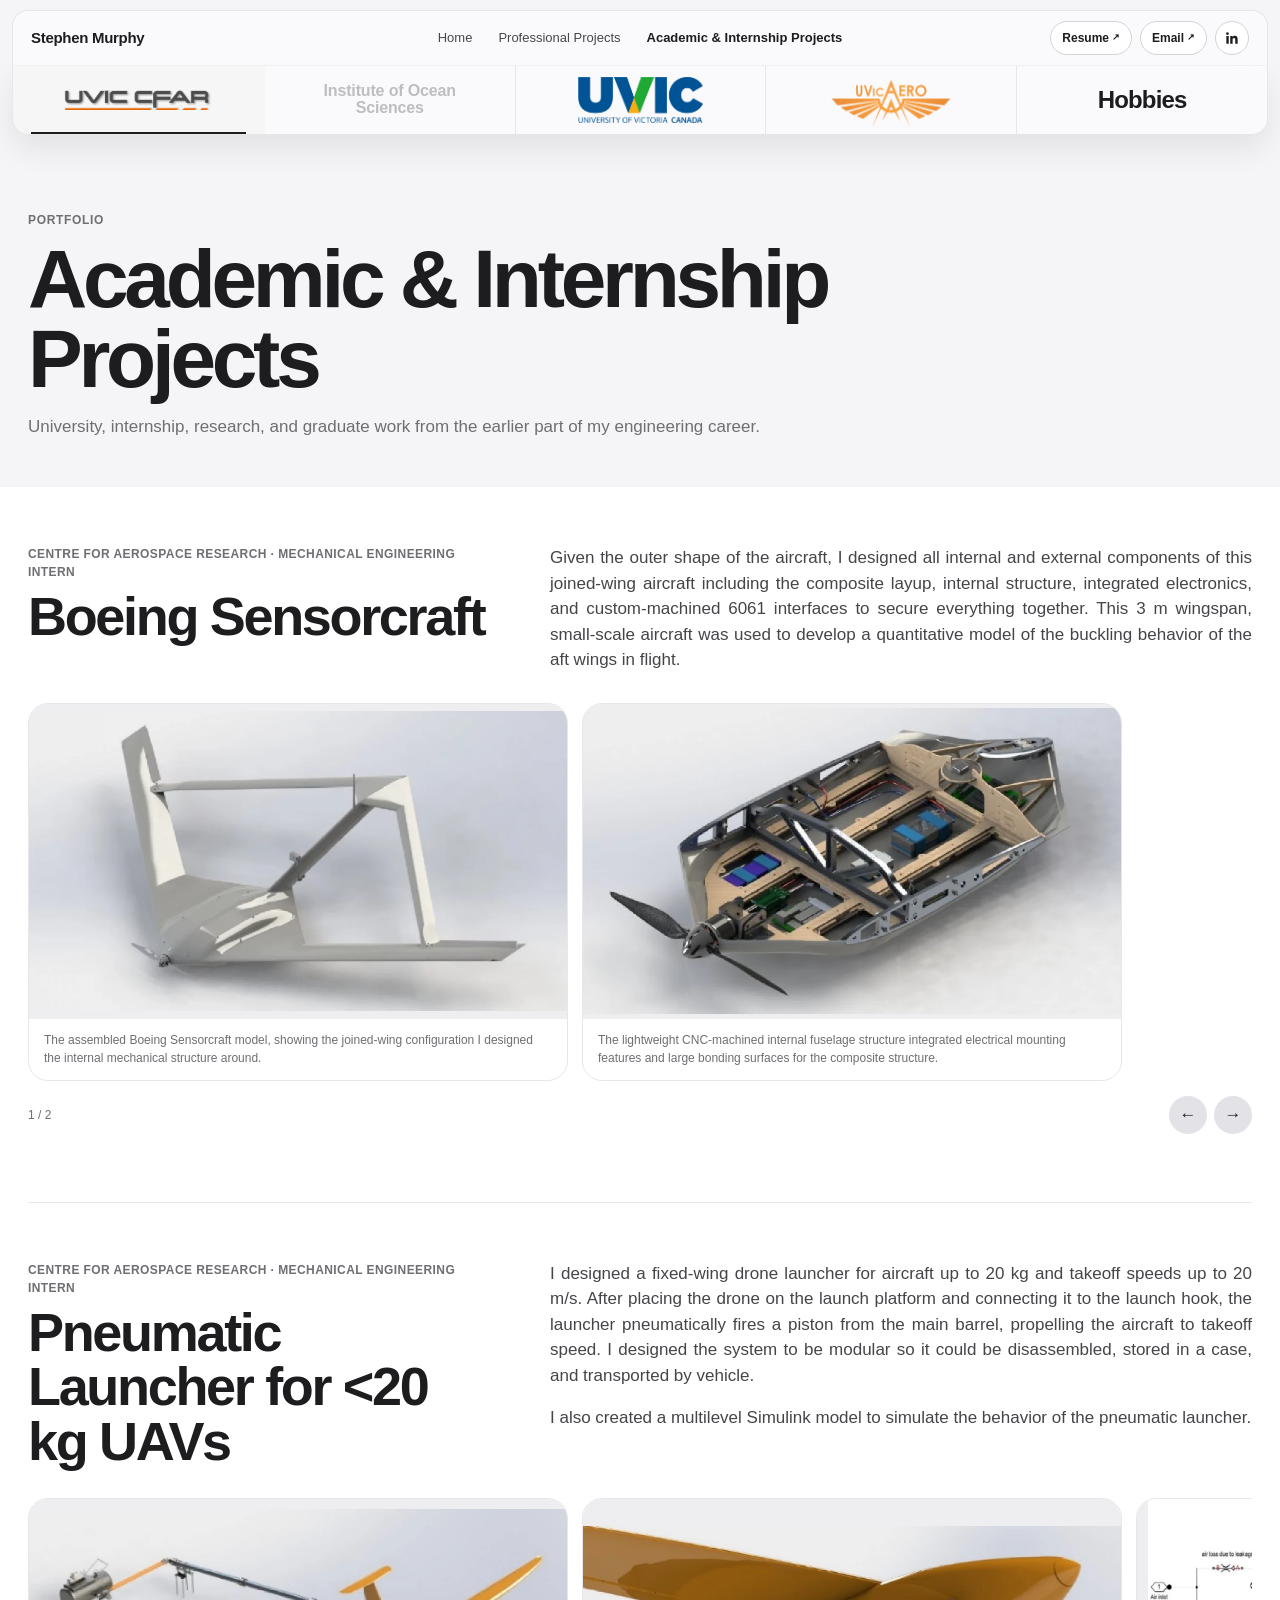
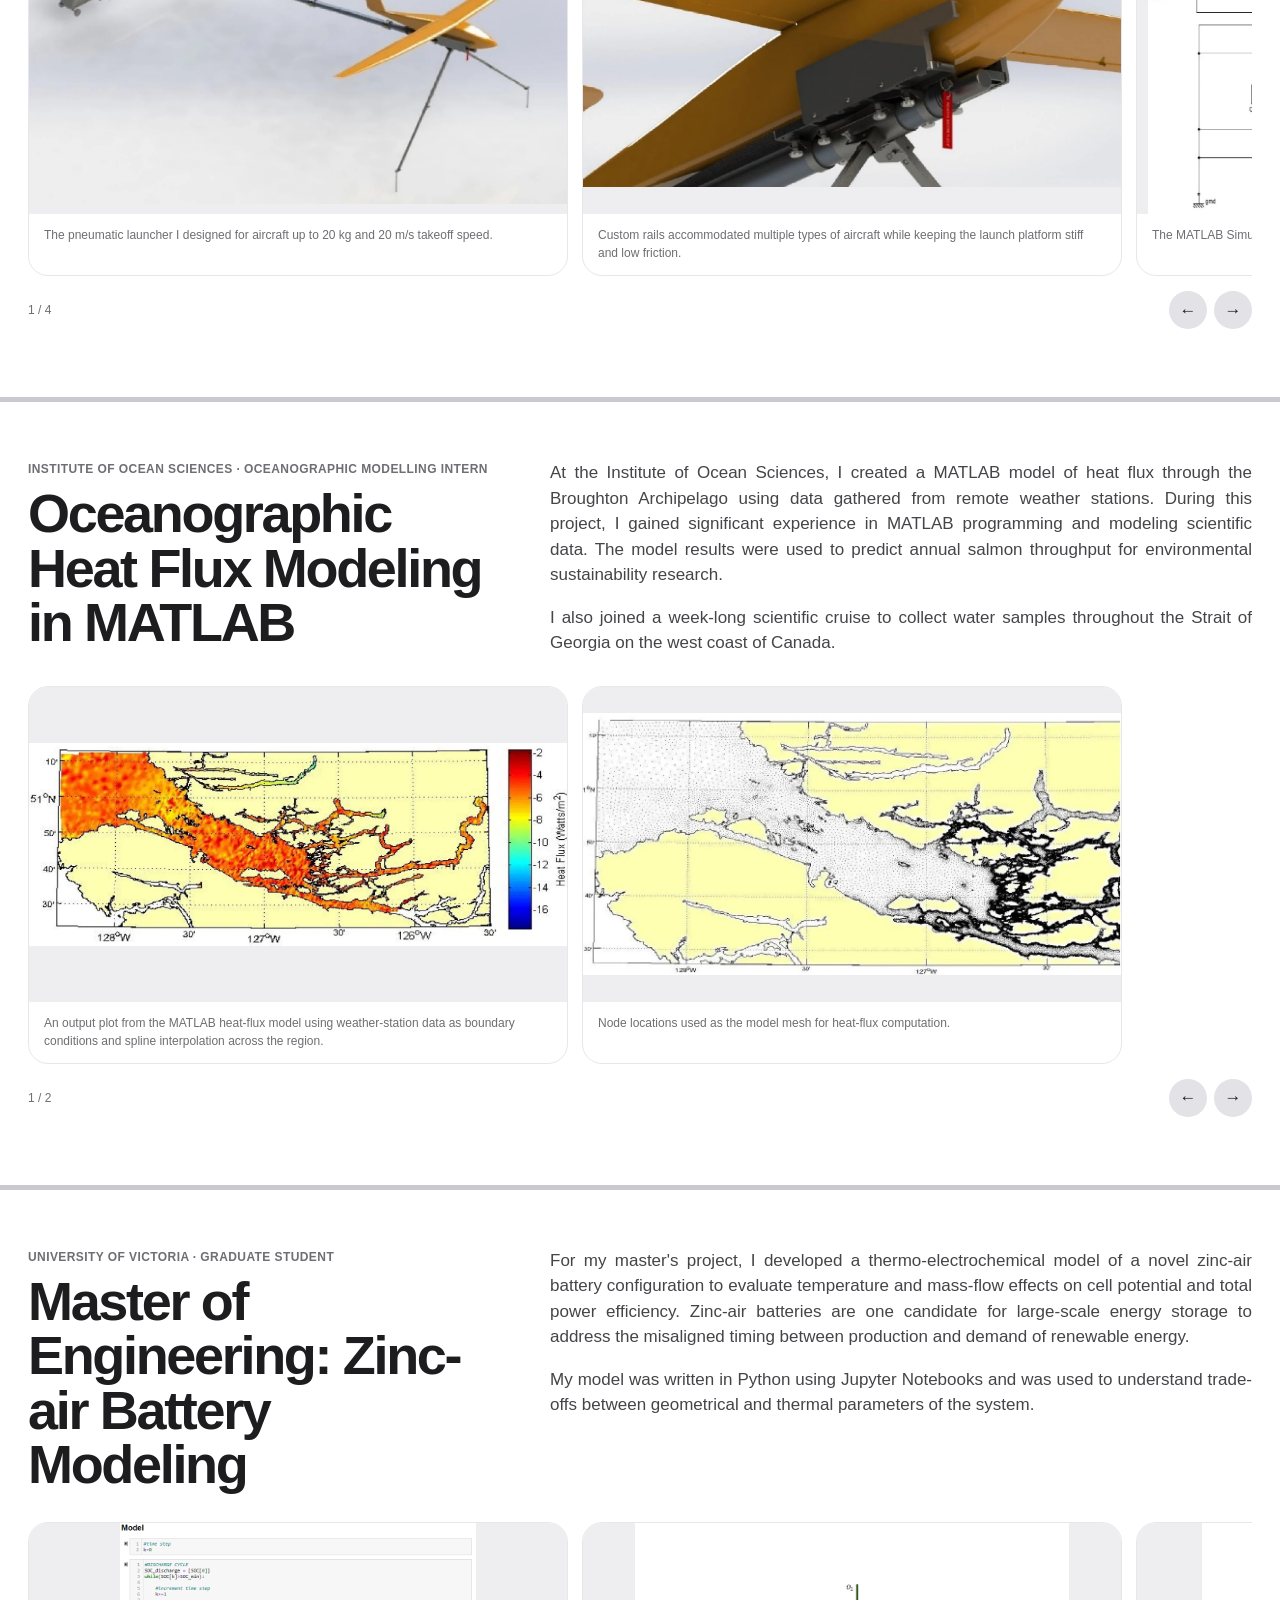
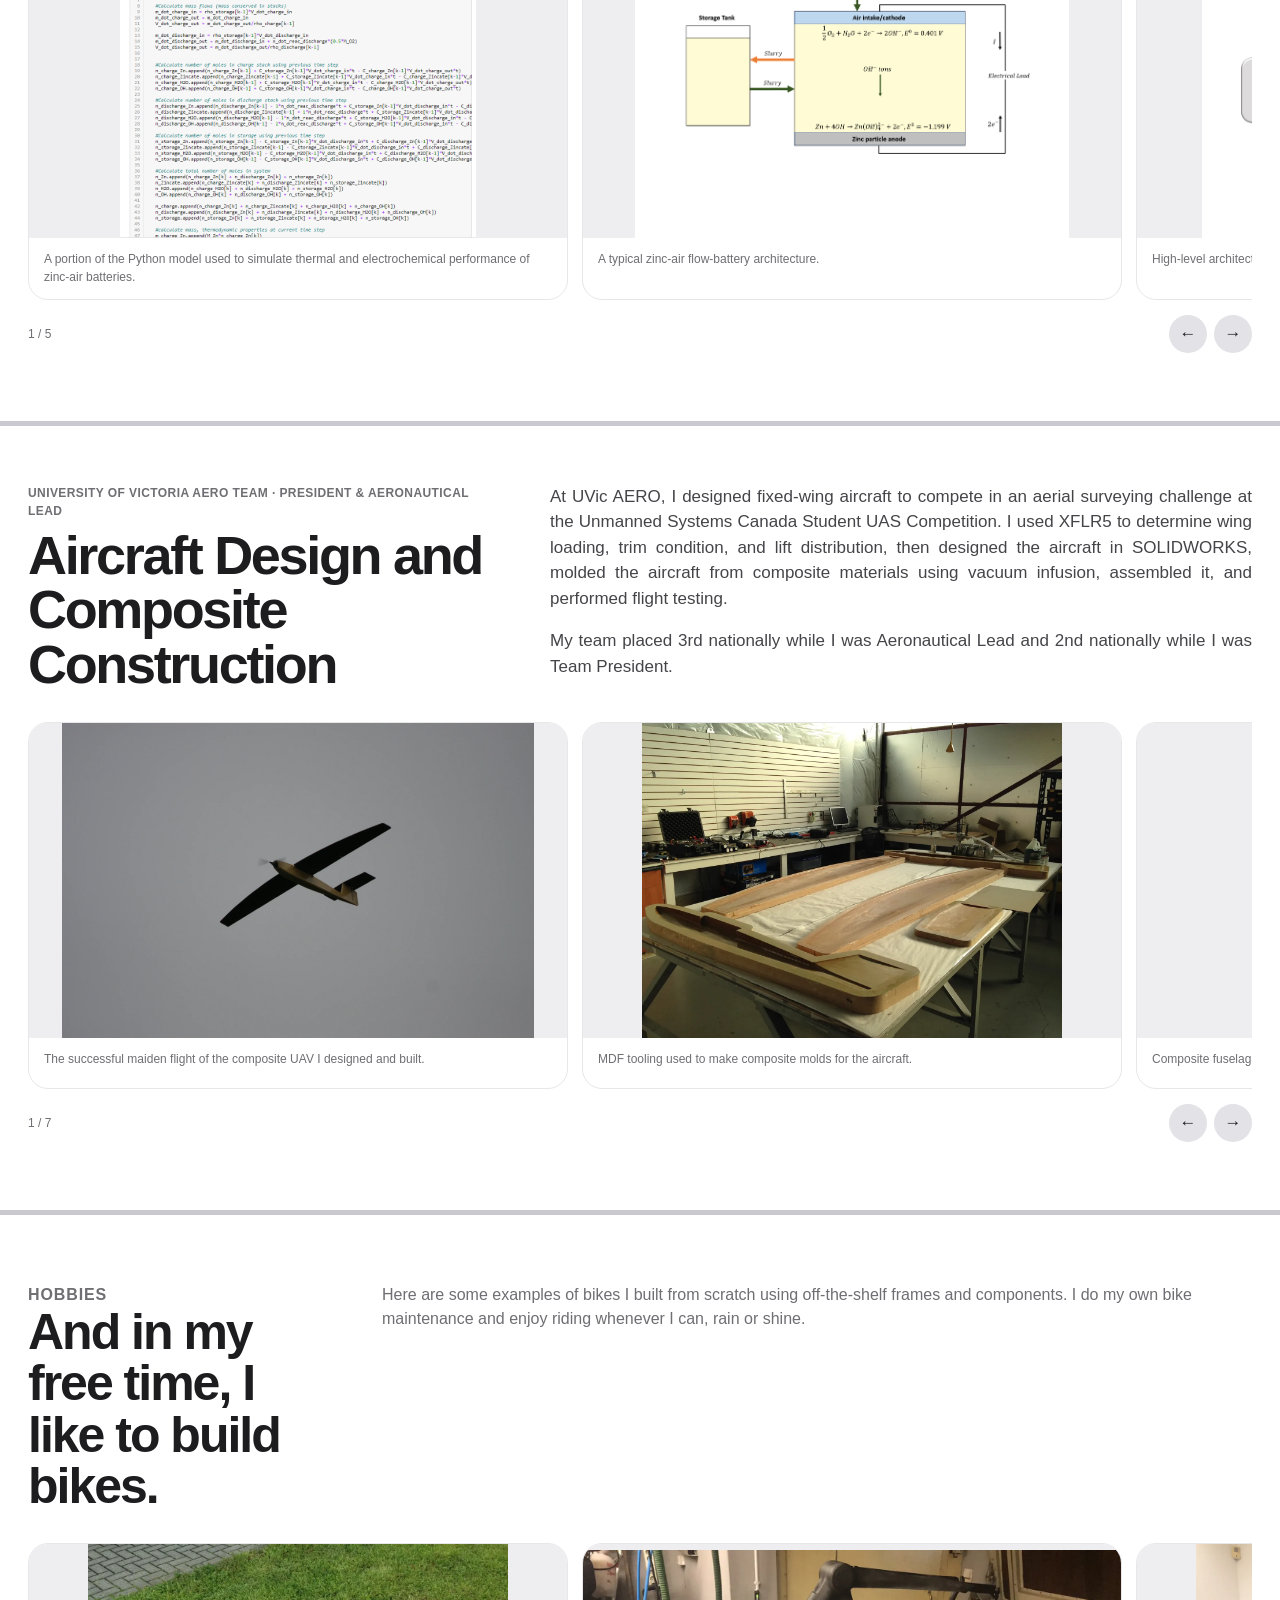
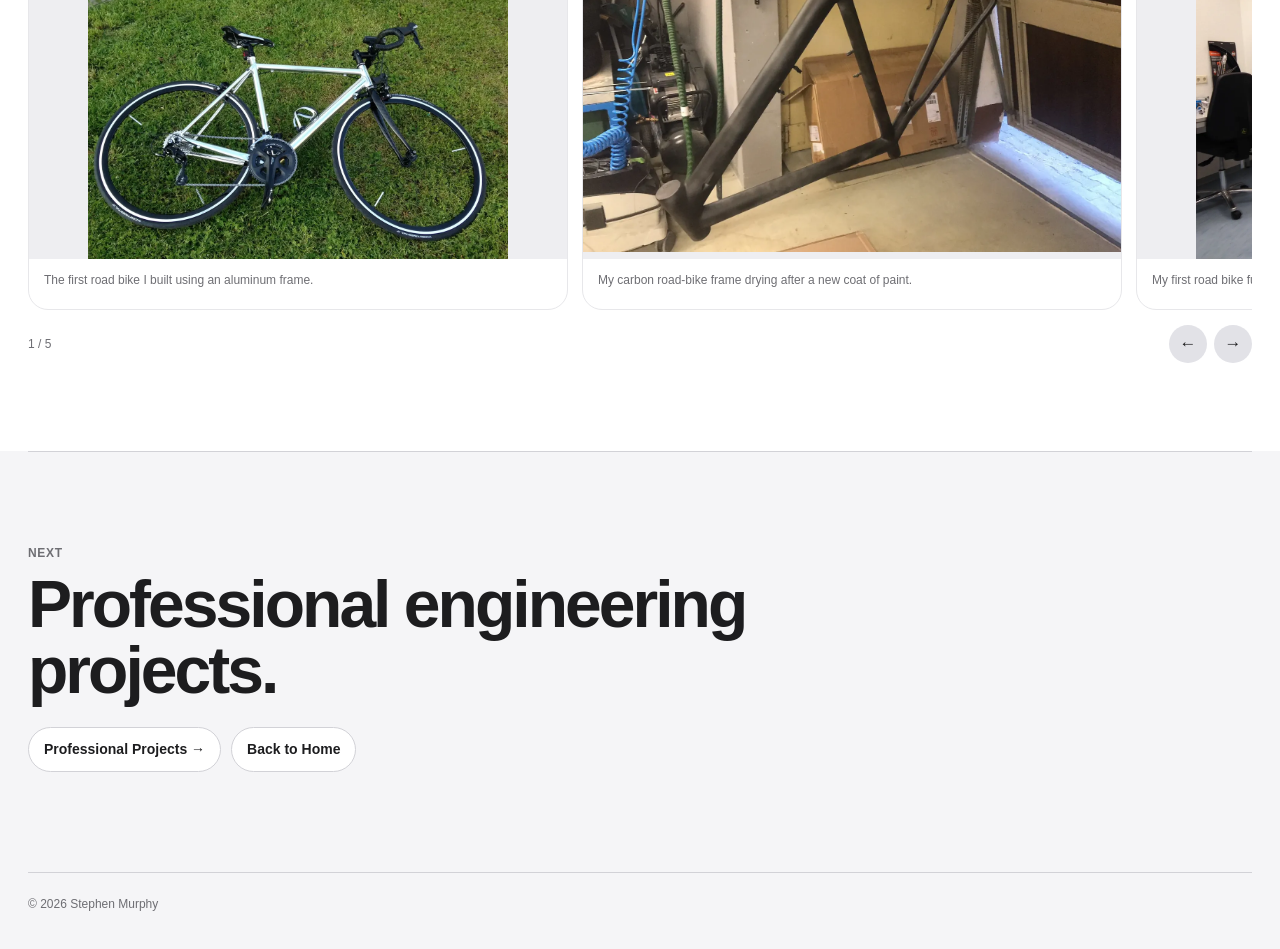
==== commit 7efb6c6d: "Unify portfolio navigation headers" ====
--- a/academic.html
+++ b/academic.html
@@ -29,16 +29,9 @@
   <div class="header-actions">
     <a class="header-link" href="assets/resume/Stephen_Murphy_Resume_2023.pdf" target="_blank" rel="noopener">Resume <span class="cta-arrow" aria-hidden="true">↗</span></a>
     <a class="header-link" href="mailto:s_murphy@outlook.com">Email <span class="cta-arrow" aria-hidden="true">↗</span></a>
-    <a class="header-link" href="https://www.linkedin.com/in/stephenalanmurphy" target="_blank" rel="noopener">LinkedIn <span class="cta-arrow" aria-hidden="true">↗</span></a>
+    <a class="header-link social-icon-link" href="https://www.linkedin.com/in/stephenalanmurphy" target="_blank" rel="noopener" aria-label="LinkedIn profile"><svg viewBox="0 0 24 24" aria-hidden="true"><path d="M20.45 20.45h-3.56v-5.57c0-1.33-.03-3.04-1.85-3.04-1.85 0-2.14 1.45-2.14 2.94v5.67H9.34V8.98h3.42v1.57h.05c.48-.9 1.64-1.85 3.37-1.85 3.6 0 4.27 2.37 4.27 5.46v6.29ZM5.32 7.41a2.07 2.07 0 1 1 0-4.13 2.07 2.07 0 0 1 0 4.13Zm1.78 13.04H3.54V8.98H7.1v11.47Z"/></svg></a>
   </div>
 </header>
-
-<main>
-<section class="page-hero shell">
-  <p class="kicker">Portfolio</p>
-  <h1>Academic &amp; Internship Projects</h1>
-  <p>University, internship, research, and graduate work from the earlier part of my engineering career.</p>
-</section>
 
 <div class="logo-progress-wrap">
   <nav class="logo-progress shell" aria-label="Academic organizations and hobbies">
@@ -49,6 +42,13 @@
     <a class="logo-progress-item" data-company-link="bikes" href="#bikes" aria-label="Hobbies"><span class="logo-progress-wordmark">Hobbies</span></a>
   </nav>
 </div>
+
+<main>
+<section class="page-hero shell">
+  <p class="kicker">Portfolio</p>
+  <h1>Academic &amp; Internship Projects</h1>
+  <p>University, internship, research, and graduate work from the earlier part of my engineering career.</p>
+</section>
 
 <div class="academic-projects">
 <section class="project-group" id="cfar" data-company-section="cfar">
--- a/portfolio.css
+++ b/portfolio.css
@@ -32,6 +32,16 @@
 }
 .site-header .header-actions .header-link:hover {
   opacity: .62;
+}
+.site-header .header-actions .social-icon-link {
+  width: 34px;
+  padding: 0;
+  justify-content: center;
+}
+.social-icon-link svg {
+  width: 16px;
+  height: 16px;
+  fill: currentColor;
 }
 .cta-arrow {
   display: inline-block;
@@ -279,17 +289,29 @@
 /* Sticky company / institution progress bar */
 .logo-progress-wrap {
   position: sticky;
-  top: 76px;
-  z-index: 80;
-  border-top: 1px solid rgba(0,0,0,.07);
-  border-bottom: 1px solid rgba(0,0,0,.10);
-  background: rgba(255,255,255,.95);
-  backdrop-filter: saturate(180%) blur(18px);
-  -webkit-backdrop-filter: saturate(180%) blur(18px);
+  top: 65px;
+  z-index: 90;
+  width: min(calc(100% - 24px), 1300px);
+  margin: 0 auto;
+  overflow: hidden;
+  border: 1px solid rgba(0,0,0,.08);
+  border-top: 0;
+  border-radius: 0 0 16px 16px;
+  background: rgba(250,250,252,.92);
+  box-shadow: 0 14px 30px rgba(0,0,0,.08);
+  backdrop-filter: saturate(180%) blur(20px);
+  -webkit-backdrop-filter: saturate(180%) blur(20px);
 }
 .logo-progress {
   display: grid;
   align-items: stretch;
+  width: 100%;
+  margin: 0;
+}
+.projects-page .site-header,
+.academic-page .site-header {
+  border-bottom-color: rgba(0,0,0,.04);
+  border-radius: 16px 16px 0 0;
 }
 .projects-page .logo-progress {
   grid-template-columns: repeat(6, minmax(0, 1fr));
@@ -300,7 +322,7 @@
 .logo-progress-item {
   position: relative;
   min-width: 0;
-  height: 78px;
+  height: 68px;
   display: flex;
   align-items: center;
   justify-content: center;
@@ -635,7 +657,7 @@
   }
 
   .logo-progress-wrap {
-    top: 76px;
+    top: 65px;
     overflow-x: auto;
     scrollbar-width: none;
   }
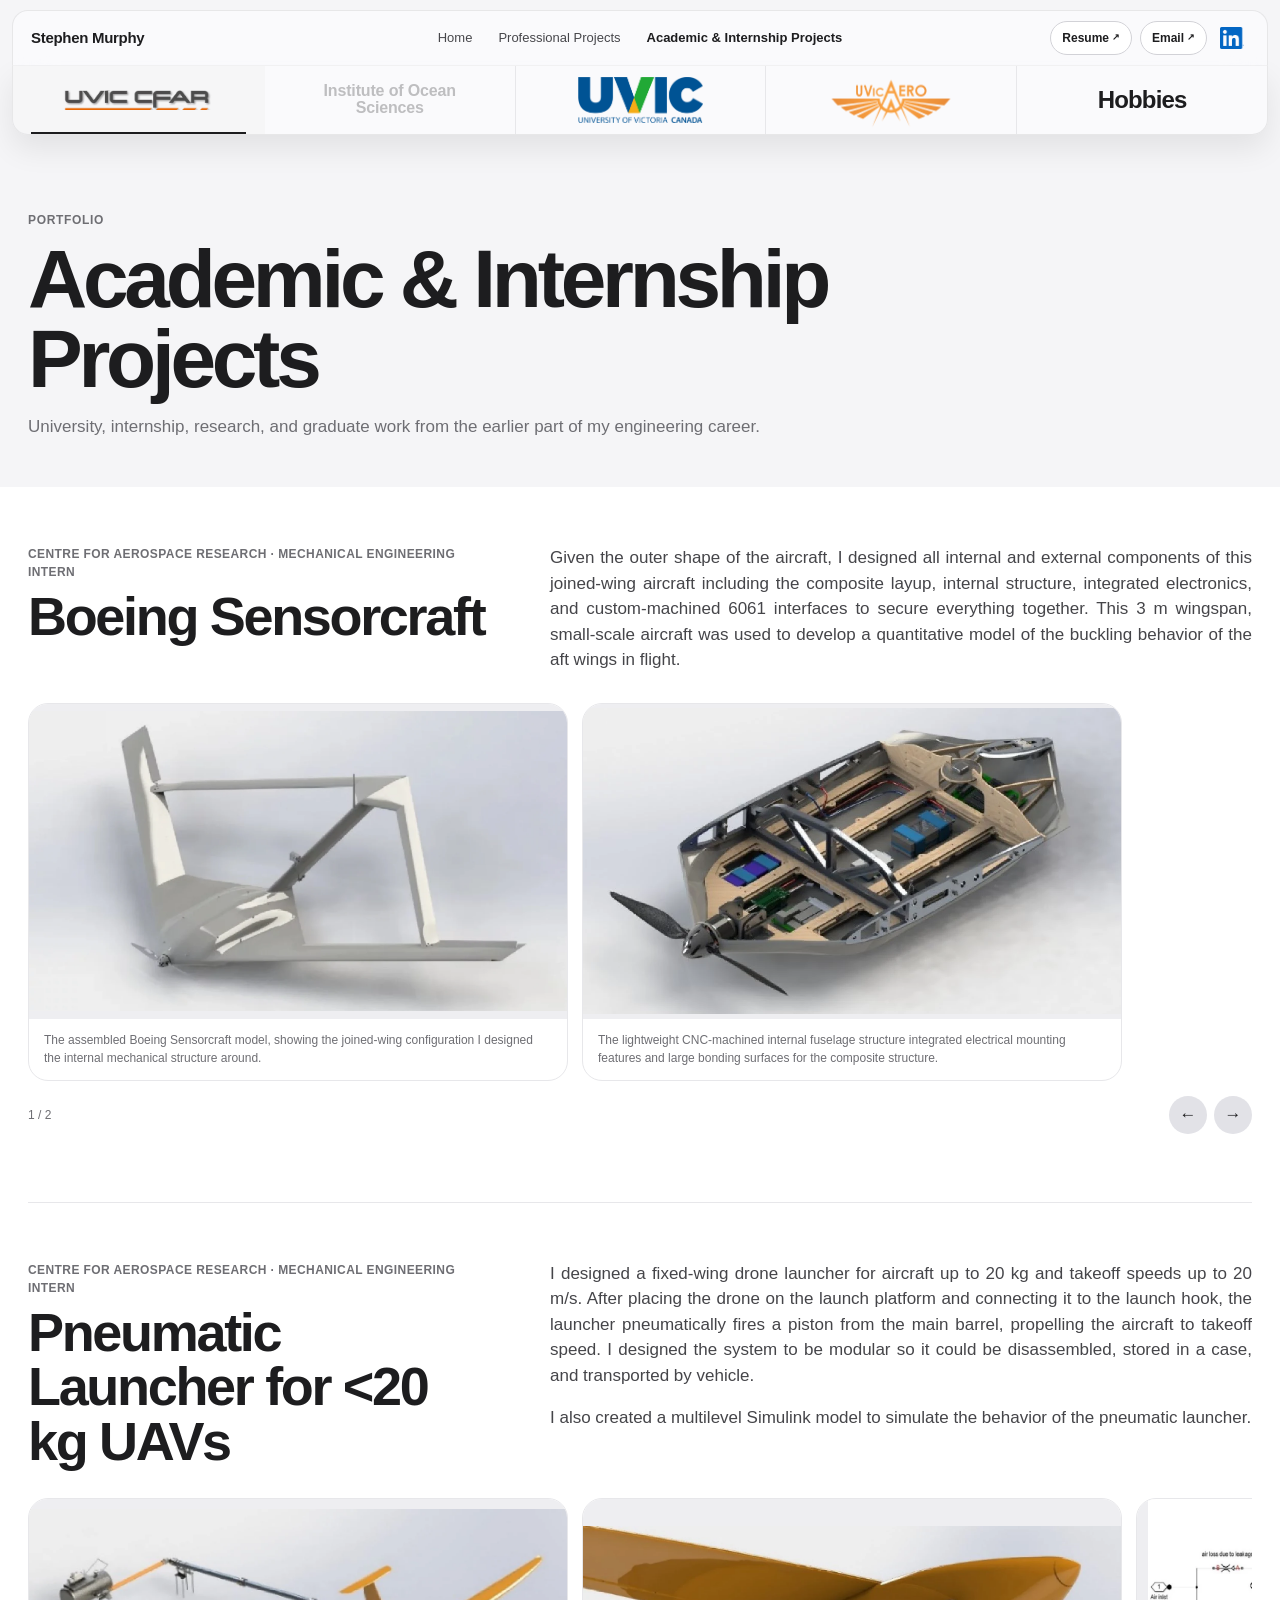
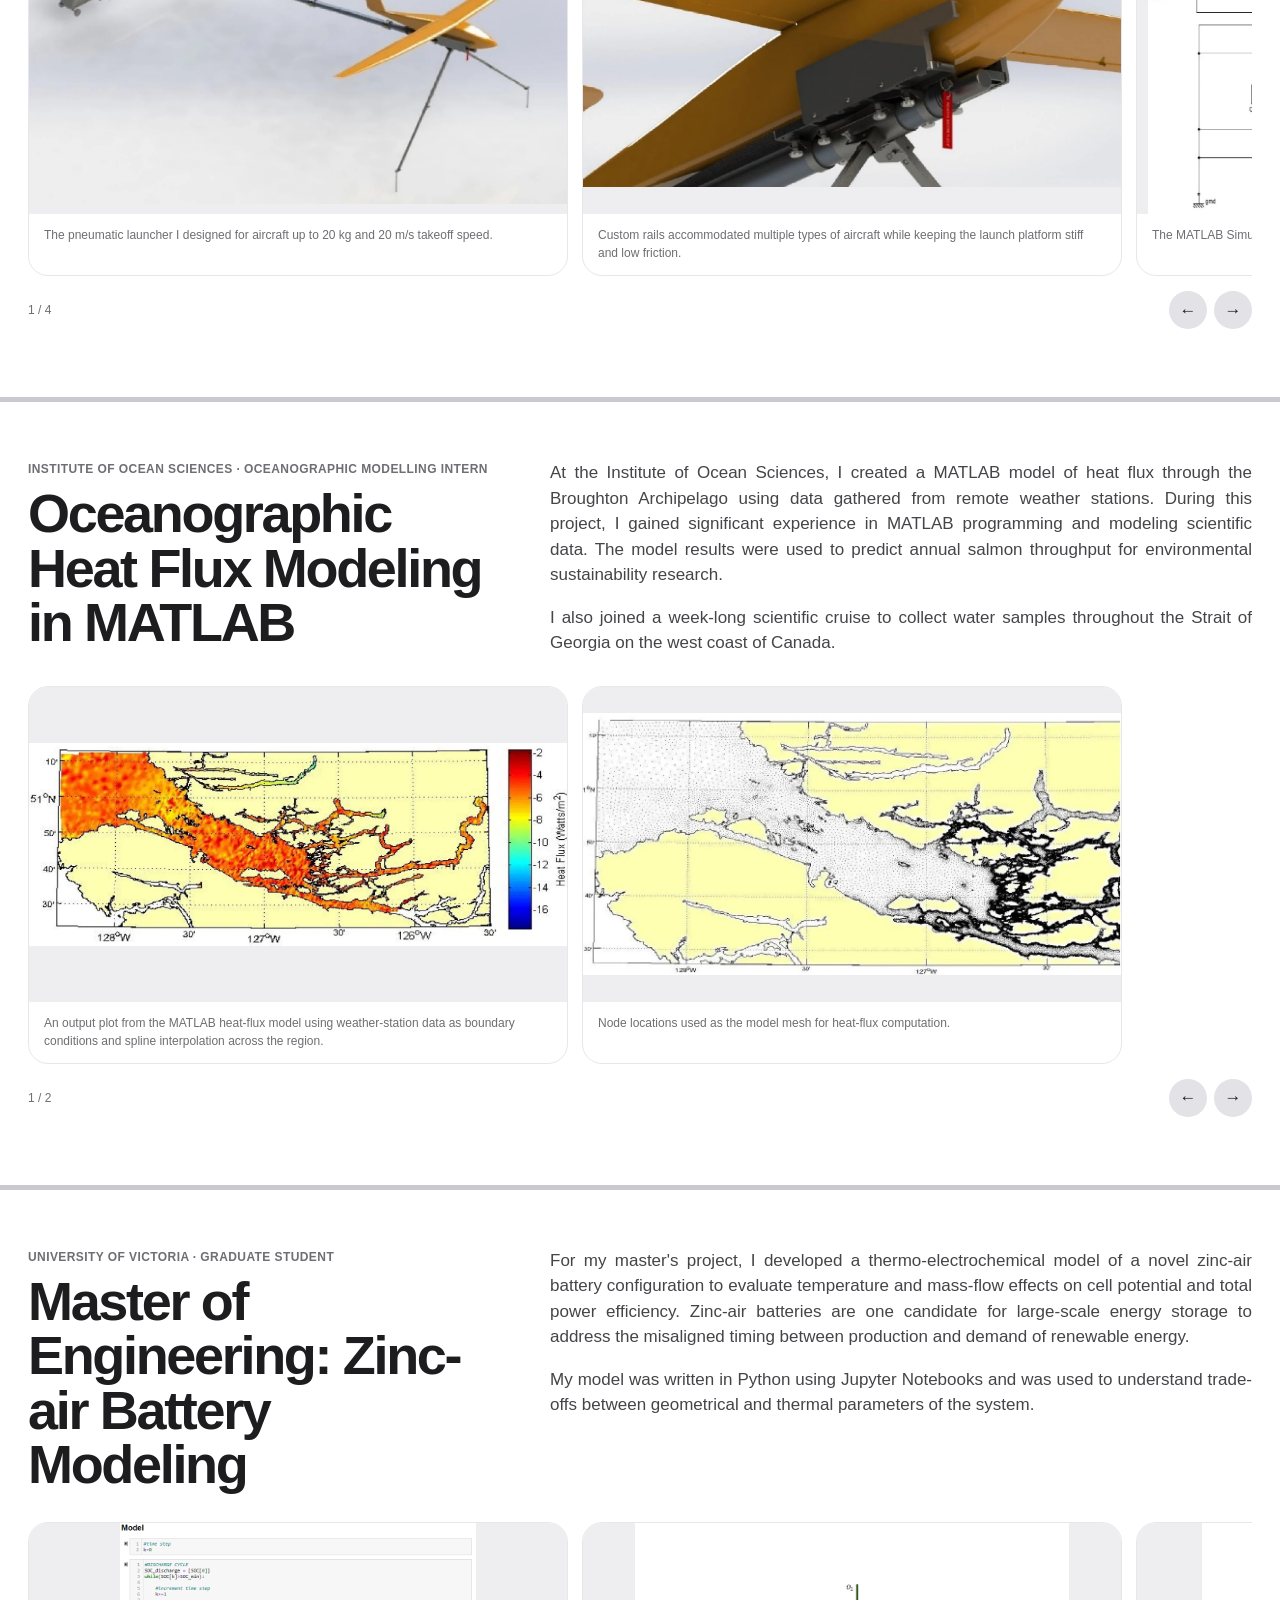
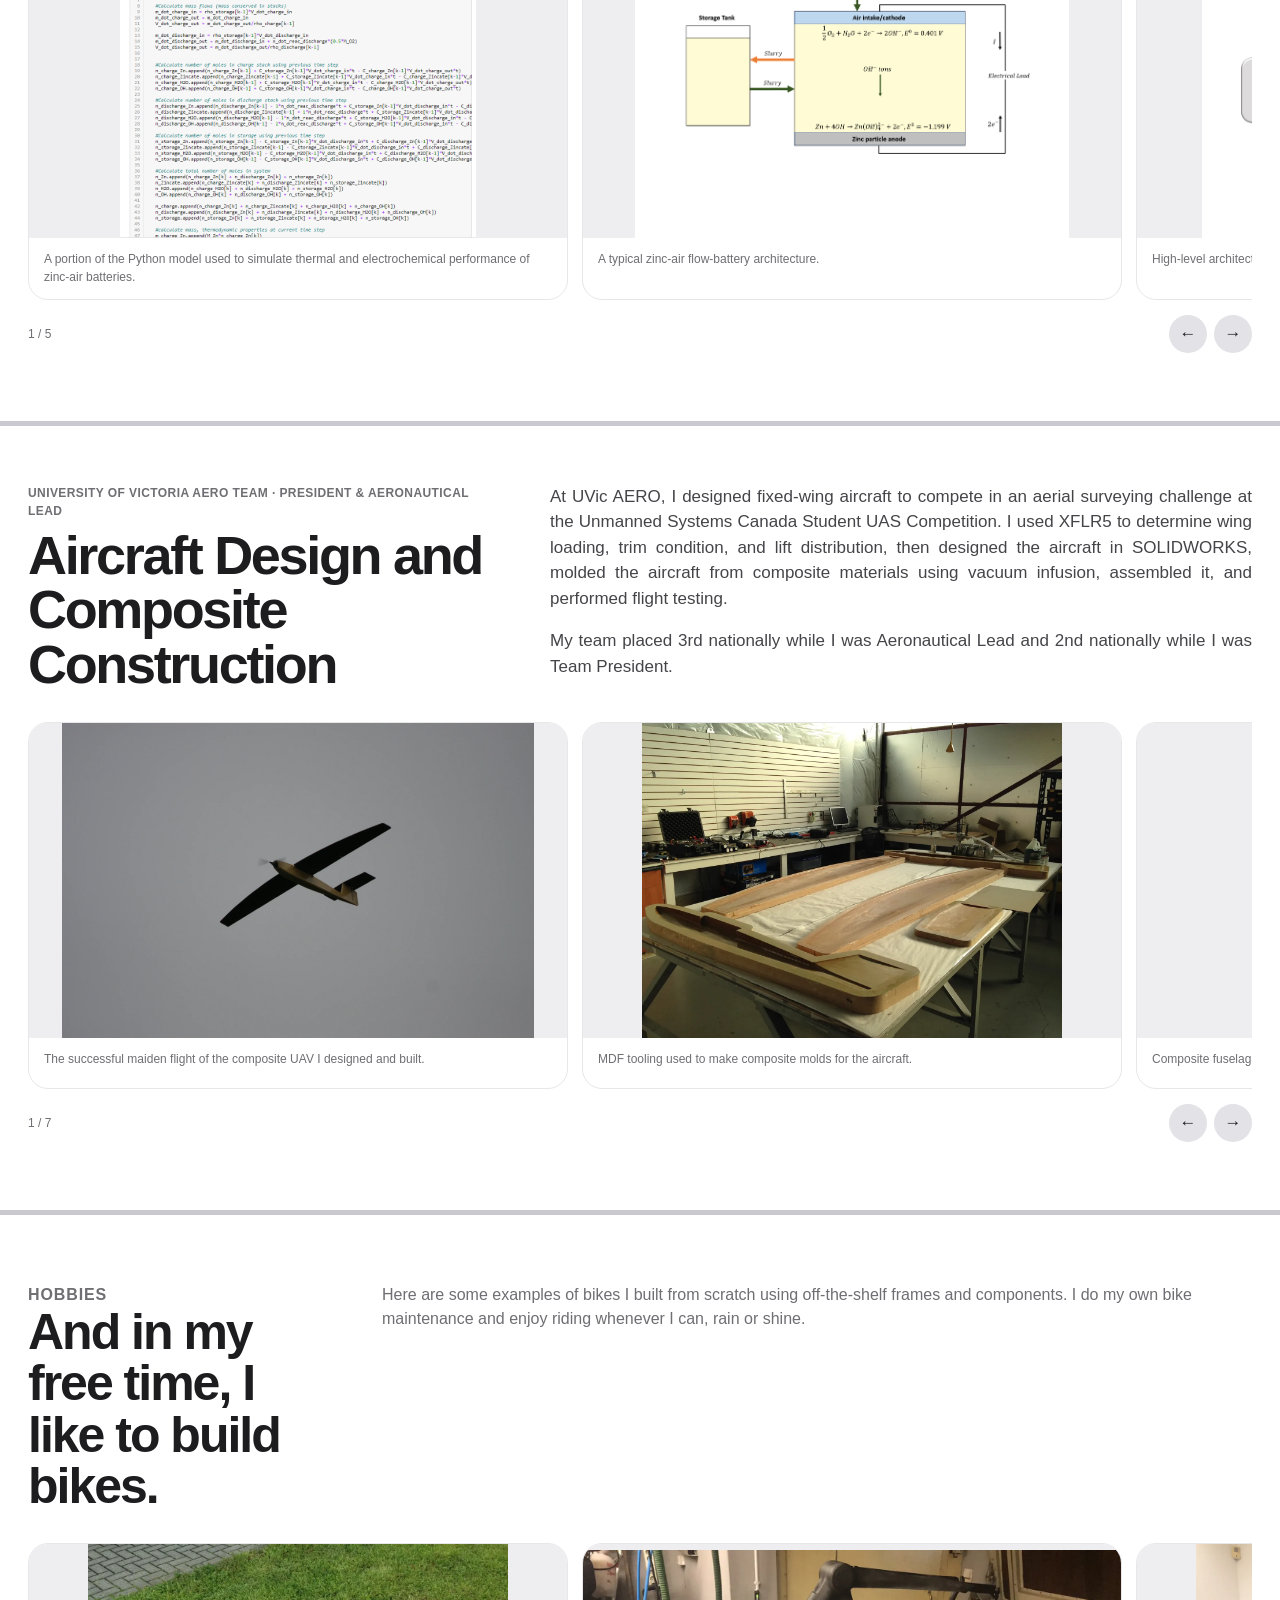
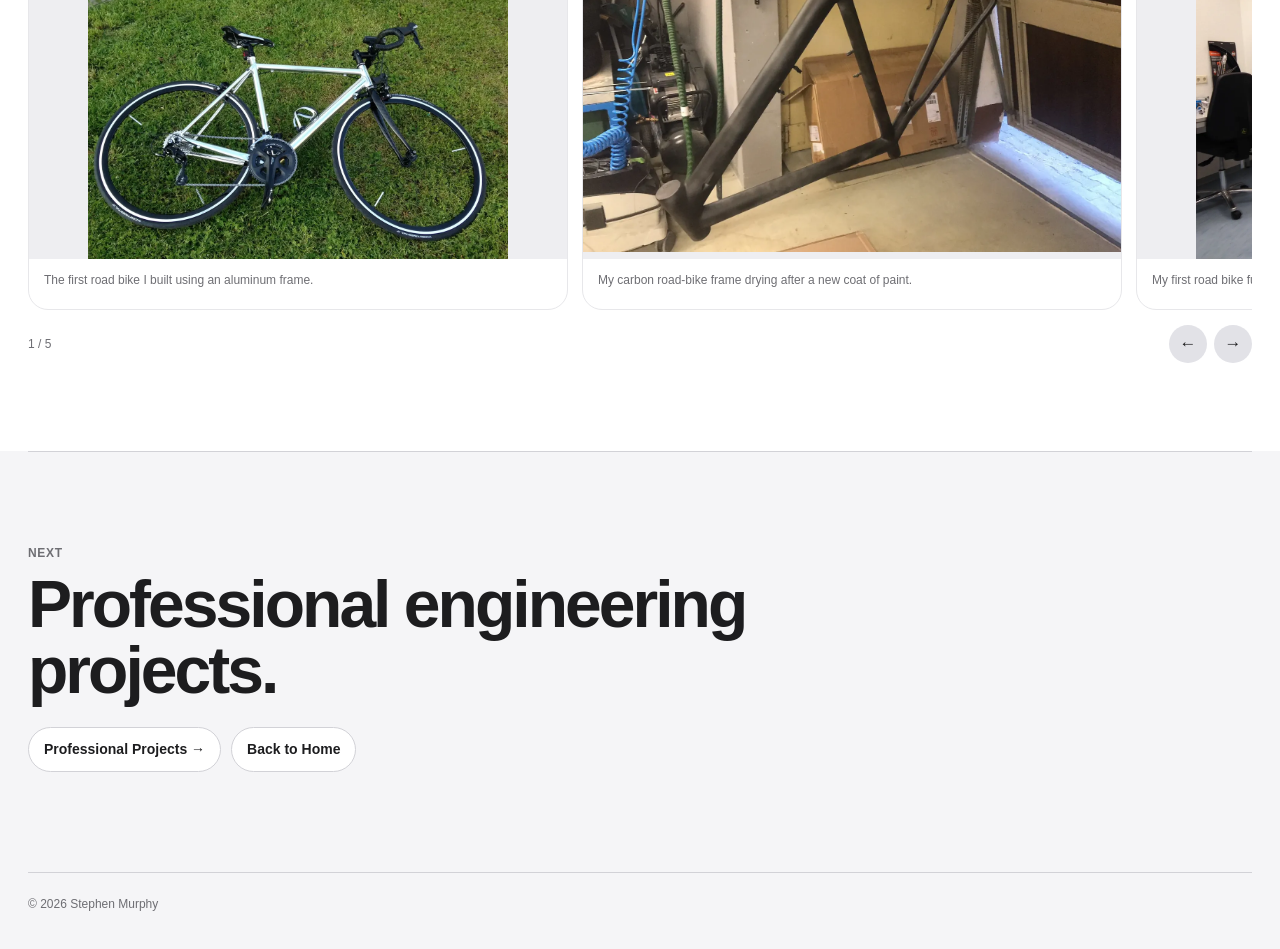
==== commit 5a5a3e3e: "Use official LinkedIn profile logo" ====
--- a/academic.html
+++ b/academic.html
@@ -29,7 +29,7 @@
   <div class="header-actions">
     <a class="header-link" href="assets/resume/Stephen_Murphy_Resume_2023.pdf" target="_blank" rel="noopener">Resume <span class="cta-arrow" aria-hidden="true">↗</span></a>
     <a class="header-link" href="mailto:s_murphy@outlook.com">Email <span class="cta-arrow" aria-hidden="true">↗</span></a>
-    <a class="header-link social-icon-link" href="https://www.linkedin.com/in/stephenalanmurphy" target="_blank" rel="noopener" aria-label="LinkedIn profile"><svg viewBox="0 0 24 24" aria-hidden="true"><path d="M20.45 20.45h-3.56v-5.57c0-1.33-.03-3.04-1.85-3.04-1.85 0-2.14 1.45-2.14 2.94v5.67H9.34V8.98h3.42v1.57h.05c.48-.9 1.64-1.85 3.37-1.85 3.6 0 4.27 2.37 4.27 5.46v6.29ZM5.32 7.41a2.07 2.07 0 1 1 0-4.13 2.07 2.07 0 0 1 0 4.13Zm1.78 13.04H3.54V8.98H7.1v11.47Z"/></svg></a>
+    <a class="header-link social-icon-link" href="https://www.linkedin.com/in/stephenalanmurphy" target="_blank" rel="noopener" aria-label="LinkedIn profile"><img src="assets/logos/linkedin-in.png" alt="" width="120" height="110"></a>
   </div>
 </header>
 
--- a/portfolio.css
+++ b/portfolio.css
@@ -37,11 +37,13 @@
   width: 34px;
   padding: 0;
   justify-content: center;
-}
-.social-icon-link svg {
-  width: 16px;
-  height: 16px;
-  fill: currentColor;
+  border-color: transparent;
+  background: transparent;
+}
+.social-icon-link img {
+  width: 24px;
+  height: 22px;
+  object-fit: contain;
 }
 .cta-arrow {
   display: inline-block;
@@ -134,9 +136,9 @@
   display: grid;
   grid-template-columns: 180px repeat(2, minmax(0, 1fr));
   gap: 24px 34px;
-  margin-top: 30px;
-  padding-top: 18px;
-  border-top: 1px solid #c7c7cc;
+  margin-top: 46px;
+  padding-top: 24px;
+  border-top: 3px solid #242426;
 }
 .education-summary h2,
 .education-item strong,
@@ -145,23 +147,27 @@
 }
 .education-summary h2 {
   margin: 0;
-  font-size: 15px;
-  letter-spacing: -.015em;
+  font-size: 18px;
+  line-height: 1.2;
+  letter-spacing: -.02em;
 }
 .education-item strong {
+  color: #454549;
   font-size: 14px;
+  font-weight: 600;
 }
 .education-item span {
   margin-top: 3px;
   color: var(--muted);
   font-size: 13px;
+  font-variant-numeric: tabular-nums;
 }
 .education-item small {
   display: block;
   margin-top: 7px;
   color: var(--muted);
-  font-size: 12px;
-  line-height: 1.4;
+  font-size: 14px;
+  line-height: 1.5;
 }
 
 .career-summary {
@@ -180,6 +186,9 @@
   align-items: baseline;
   padding: 17px 0 18px;
   border-bottom: 1px solid #c7c7cc;
+}
+.career-list li:last-child {
+  border-bottom: 0;
 }
 .career-list h2,
 .career-list p {
@@ -623,6 +632,10 @@
   .education-summary h2 {
     grid-column: auto;
   }
+  .education-summary {
+    margin-top: 38px;
+    padding-top: 21px;
+  }
   .career-summary {
     padding-bottom: 58px;
   }
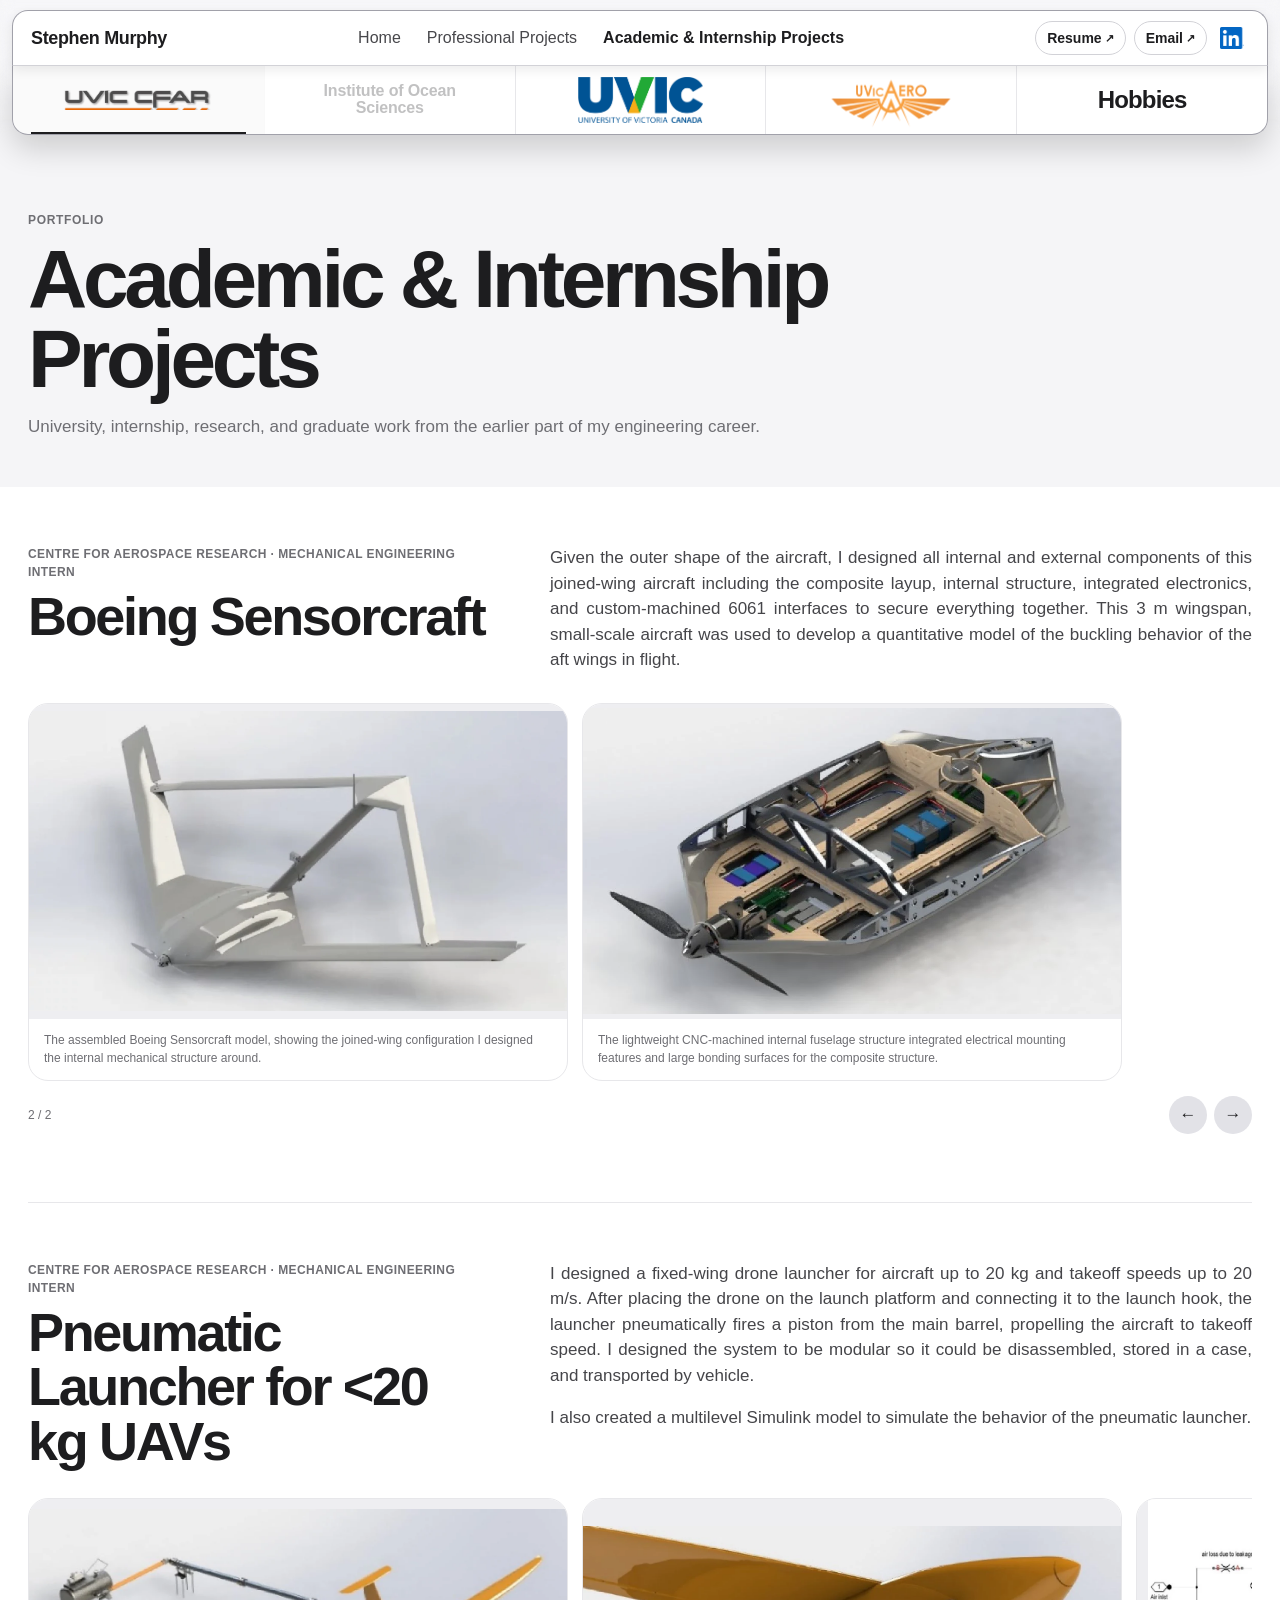
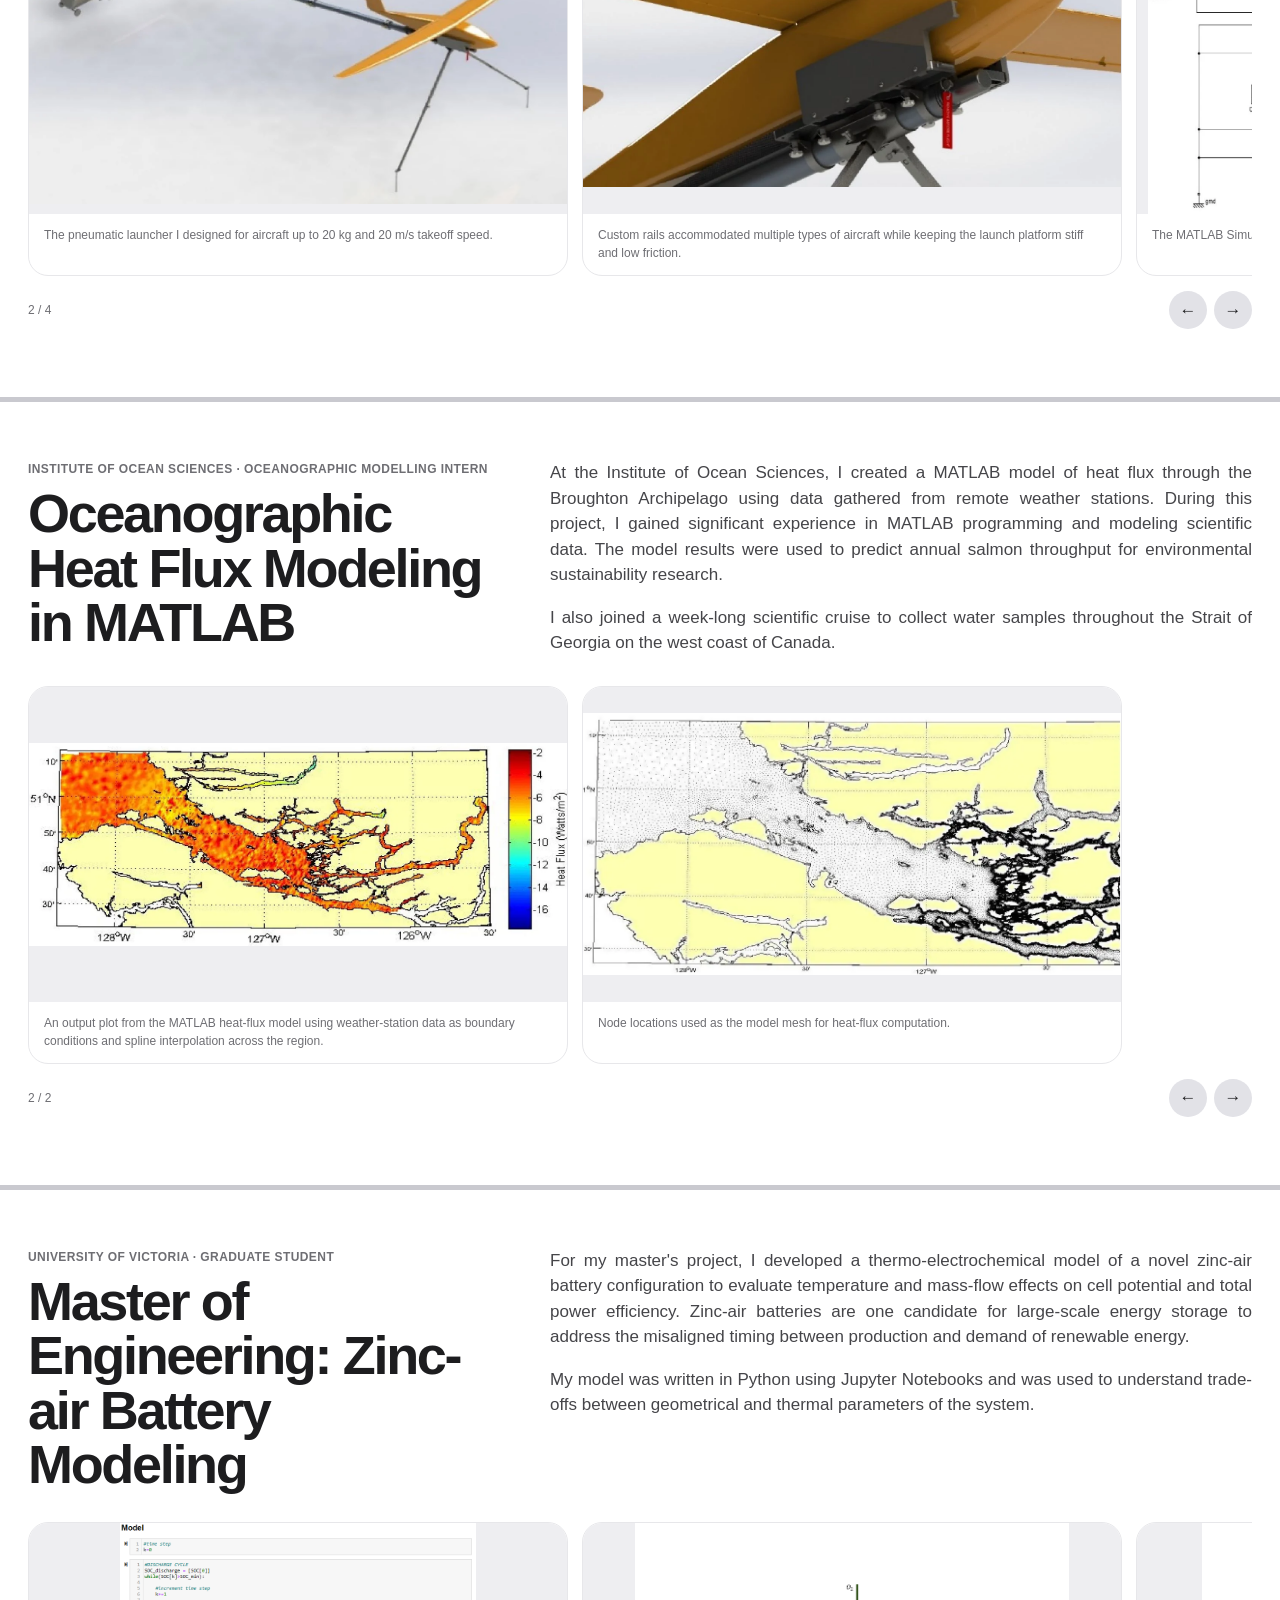
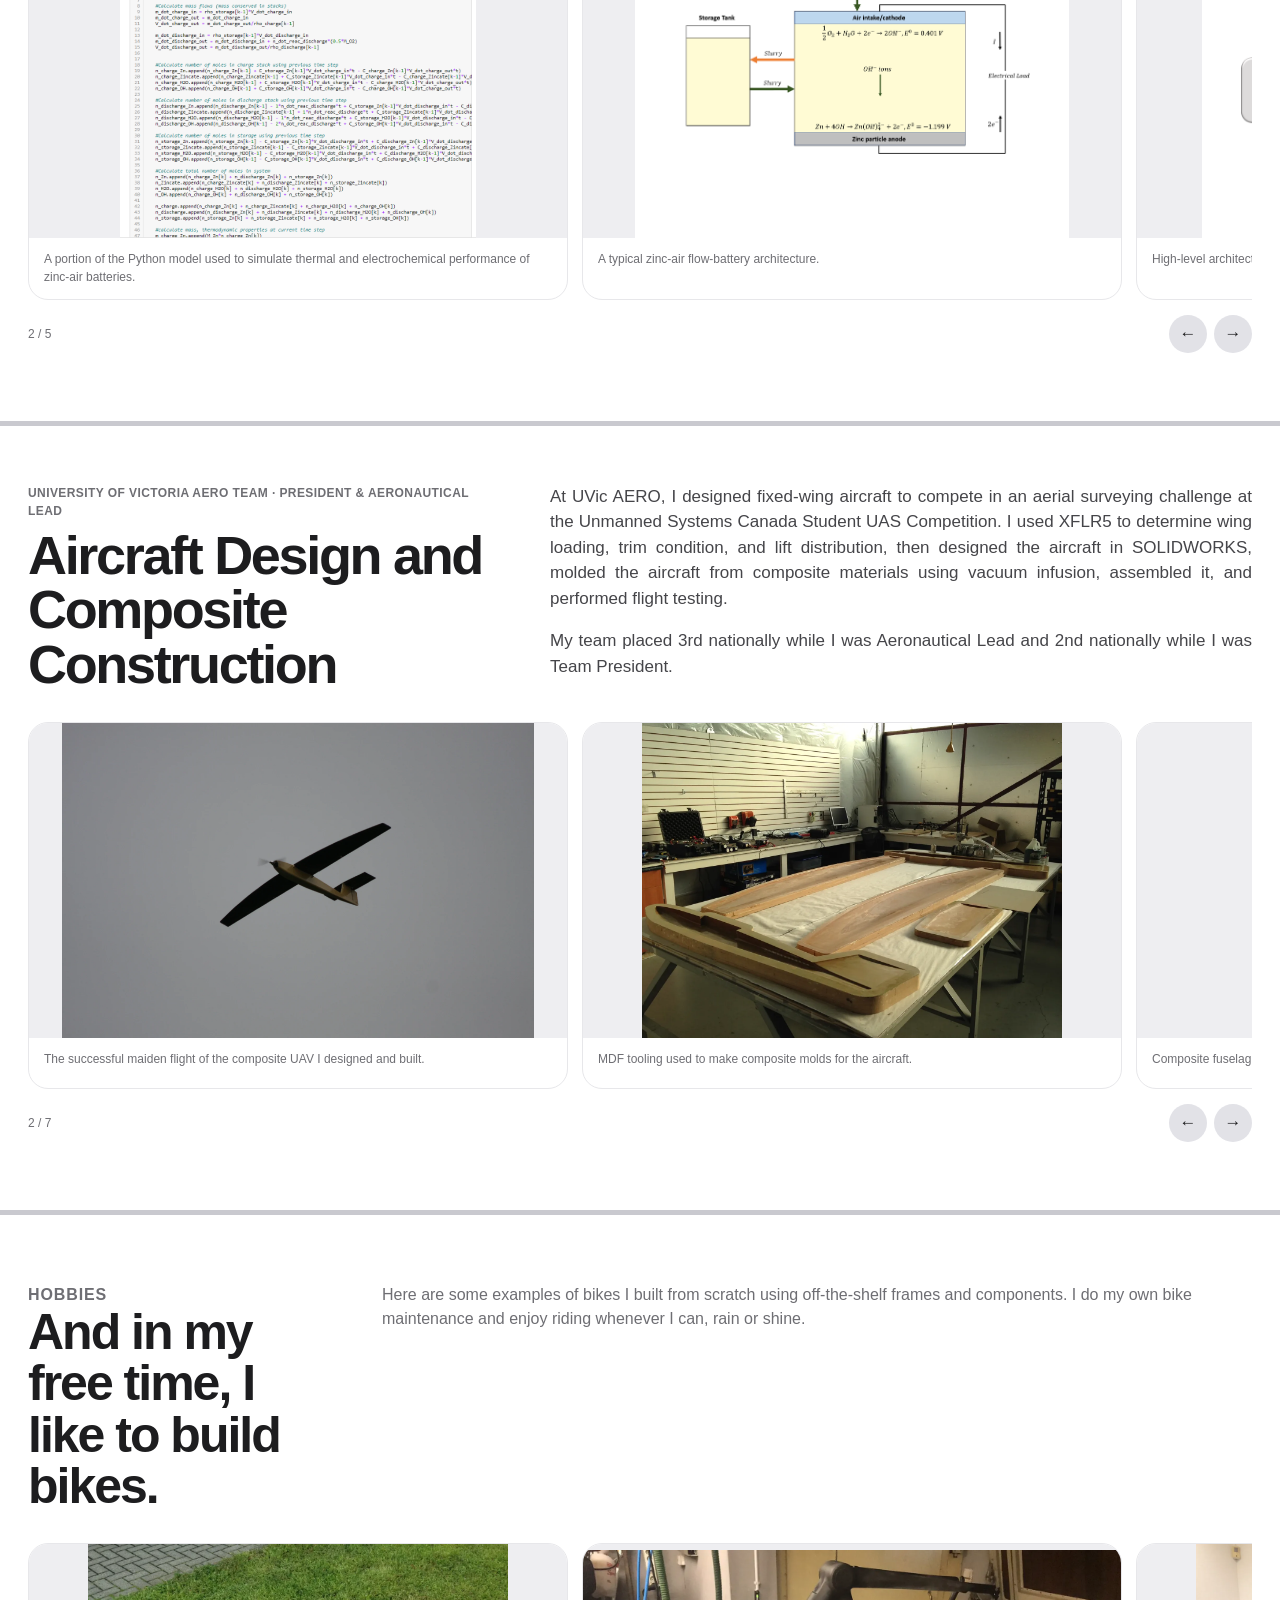
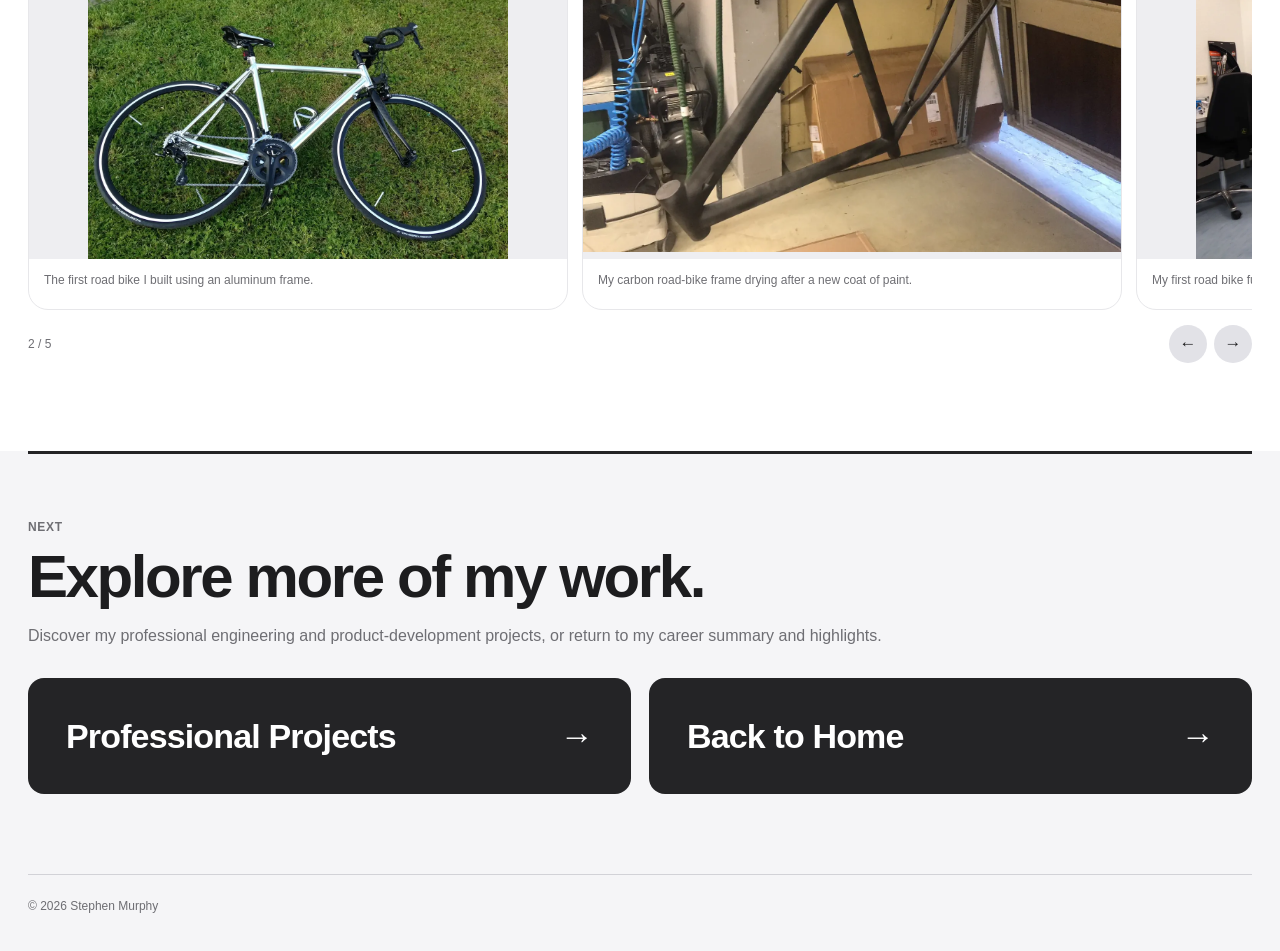
==== commit 9639873f: "Match project next sections to homepage navigation cards" ====
--- a/academic.html
+++ b/academic.html
@@ -146,10 +146,14 @@
   </div>
 </section>
 
-<section class="contact shell">
+<section class="portfolio-next shell" id="next" aria-labelledby="next-title">
   <p class="kicker">Next</p>
-  <h2>Professional engineering projects.</h2>
-  <div class="contact-links"><a href="projects.html">Professional Projects →</a><a href="index.html">Back to Home</a></div>
+  <h2 id="next-title">Explore more of my work.</h2>
+  <p>Discover my professional engineering and product-development projects, or return to my career summary and highlights.</p>
+  <div class="portfolio-next-links">
+    <a href="projects.html"><span>Professional Projects</span><span aria-hidden="true">→</span></a>
+    <a href="index.html"><span>Back to Home</span><span aria-hidden="true">→</span></a>
+  </div>
 </section>
 </main>
 
--- a/styles.css
+++ b/styles.css
@@ -275,6 +275,7 @@
   font-variant-numeric: tabular-nums;
 }
 .carousel-controls > div { display: flex; gap: 7px; }
+.is-single-slide .carousel-controls > div { display: none; }
 .carousel-controls button {
   width: 38px;
   height: 38px;
@@ -410,4 +411,4 @@
 
 @media (prefers-reduced-motion: reduce) {
   html, .carousel { scroll-behavior: auto; }
-}+}
--- a/portfolio.css
+++ b/portfolio.css
@@ -1,8 +1,47 @@
+/* Progressive frost: clear at the navigation's bottom, strongest at the top. */
+body {
+  --header-bottom: 66px;
+}
+.projects-page,
+.academic-page {
+  --header-bottom: 134px;
+}
+@media (max-width: 720px) {
+  .projects-page,
+  .academic-page {
+    --header-bottom: 130px;
+  }
+}
+.header-frost {
+  position: fixed;
+  inset: 0 0 auto;
+  height: var(--header-bottom);
+  z-index: 89;
+  pointer-events: none;
+  background: linear-gradient(to bottom, rgba(245,245,247,.8), rgba(245,245,247,0));
+}
+.header-frost-layer {
+  position: absolute;
+  inset: 0;
+  backdrop-filter: blur(var(--blur));
+  -webkit-backdrop-filter: blur(var(--blur));
+  -webkit-mask-image: linear-gradient(to bottom, #000 var(--fade-start), transparent var(--fade-end));
+  mask-image: linear-gradient(to bottom, #000 var(--fade-start), transparent var(--fade-end));
+}
 .site-header {
-  grid-template-columns: 1fr auto 1fr;
+  backdrop-filter: none;
+  -webkit-backdrop-filter: none;
+  grid-template-columns: auto minmax(0, 1fr) auto;
+  column-gap: 20px;
+  background: rgba(255,255,255,.98);
+  border-color: #a1a1aa;
+  box-shadow: 0 4px 8px rgba(0,0,0,.08), 0 12px 28px rgba(0,0,0,.16);
 }
 .site-header nav {
   align-items: center;
+  justify-content: center;
+  font-size: 16px;
+  line-height: 1.2;
 }
 .site-header nav a[aria-current="page"] {
   color: var(--ink);
@@ -10,6 +49,7 @@
 }
 .wordmark {
   white-space: nowrap;
+  font-size: 18px;
 }
 
 .header-actions {
@@ -27,7 +67,7 @@
   border-radius: 999px;
   background: #fff;
   color: var(--ink);
-  font-size: 12px;
+  font-size: 14px;
   font-weight: 650;
 }
 .site-header .header-actions .header-link:hover {
@@ -132,6 +172,10 @@
   border: 0;
   border-top: 1px solid #c7c7cc;
 }
+.expertise-grid p {
+  text-align: justify;
+  text-justify: inter-word;
+}
 .education-summary {
   display: grid;
   grid-template-columns: 180px repeat(2, minmax(0, 1fr));
@@ -271,6 +315,64 @@
 }
 .next-section > p:not(.kicker) {
   max-width: 700px;
+}
+.portfolio-next {
+  padding: 64px 0 80px;
+  border-top: 3px solid #242426;
+}
+.portfolio-next h2 {
+  margin-bottom: 16px;
+  font-size: clamp(36px, 5vw, 60px);
+  line-height: 1.05;
+  letter-spacing: -.04em;
+}
+.portfolio-next > p:not(.kicker) {
+  color: var(--muted);
+}
+.portfolio-next-links {
+  display: grid;
+  grid-template-columns: repeat(2, minmax(0, 1fr));
+  gap: 18px;
+  margin-top: 30px;
+}
+.portfolio-next-links a {
+  display: flex;
+  align-items: center;
+  justify-content: space-between;
+  gap: 24px;
+  padding: clamp(24px, 3vw, 38px);
+  border-radius: 16px;
+  background: #242426;
+  color: #fff;
+  font-size: clamp(24px, 2.8vw, 34px);
+  font-weight: 650;
+  line-height: 1.2;
+  letter-spacing: -.025em;
+}
+.portfolio-next-links a:hover {
+  background: #3b3b40;
+}
+.portfolio-next-links a > span:last-child {
+  flex-shrink: 0;
+}
+@media (max-width: 720px) {
+  .portfolio-next-links { grid-template-columns: 1fr; }
+}
+.contact-links .contact-social-link {
+  display: inline-flex;
+  width: 34px;
+  min-height: 44px;
+  align-items: center;
+  justify-content: center;
+  padding: 0;
+  border: 0;
+  border-radius: 0;
+  background: transparent;
+}
+.contact-social-link img {
+  width: 24px;
+  height: 22px;
+  object-fit: contain;
 }
 
 /* Project-page hero */
@@ -303,13 +405,13 @@
   width: min(calc(100% - 24px), 1300px);
   margin: 0 auto;
   overflow: hidden;
-  border: 1px solid rgba(0,0,0,.08);
+  border: 1px solid #a1a1aa;
   border-top: 0;
   border-radius: 0 0 16px 16px;
-  background: rgba(250,250,252,.92);
-  box-shadow: 0 14px 30px rgba(0,0,0,.08);
-  backdrop-filter: saturate(180%) blur(20px);
-  -webkit-backdrop-filter: saturate(180%) blur(20px);
+  background: rgba(255,255,255,.98);
+  box-shadow: 0 14px 30px rgba(0,0,0,.16);
+  backdrop-filter: none;
+  -webkit-backdrop-filter: none;
 }
 .logo-progress {
   display: grid;
@@ -319,8 +421,9 @@
 }
 .projects-page .site-header,
 .academic-page .site-header {
-  border-bottom-color: rgba(0,0,0,.04);
+  border-bottom-color: var(--line);
   border-radius: 16px 16px 0 0;
+  box-shadow: 0 4px 12px rgba(0,0,0,.08);
 }
 .projects-page .logo-progress {
   grid-template-columns: repeat(6, minmax(0, 1fr));
@@ -597,7 +700,7 @@
   .site-header .header-actions .header-link {
     min-height: 31px;
     padding: 0 9px;
-    font-size: 11px;
+    font-size: 13px;
   }
   .hero-with-photo {
     grid-template-columns: 1fr;
@@ -749,7 +852,7 @@
   }
   .wordmark::after {
     content: "SM";
-    font-size: 13px;
+    font-size: 16px;
   }
 }
 
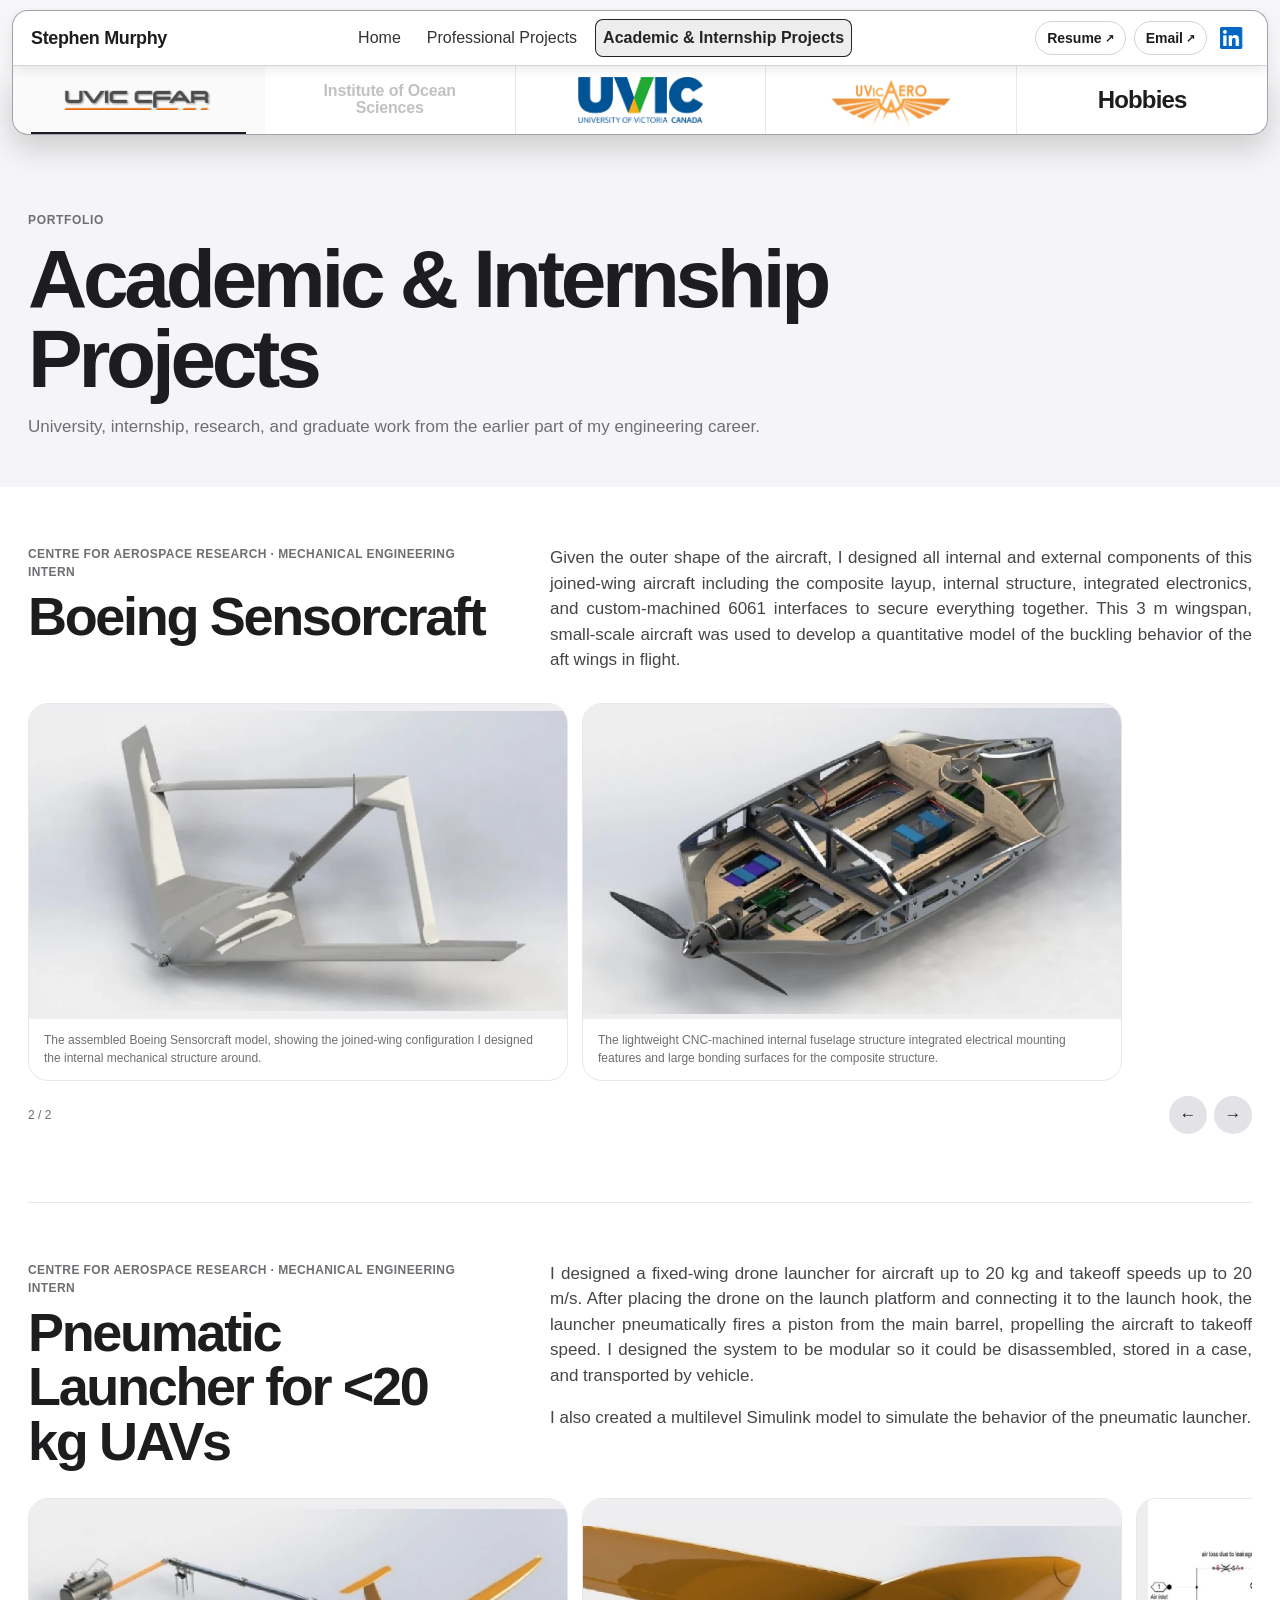
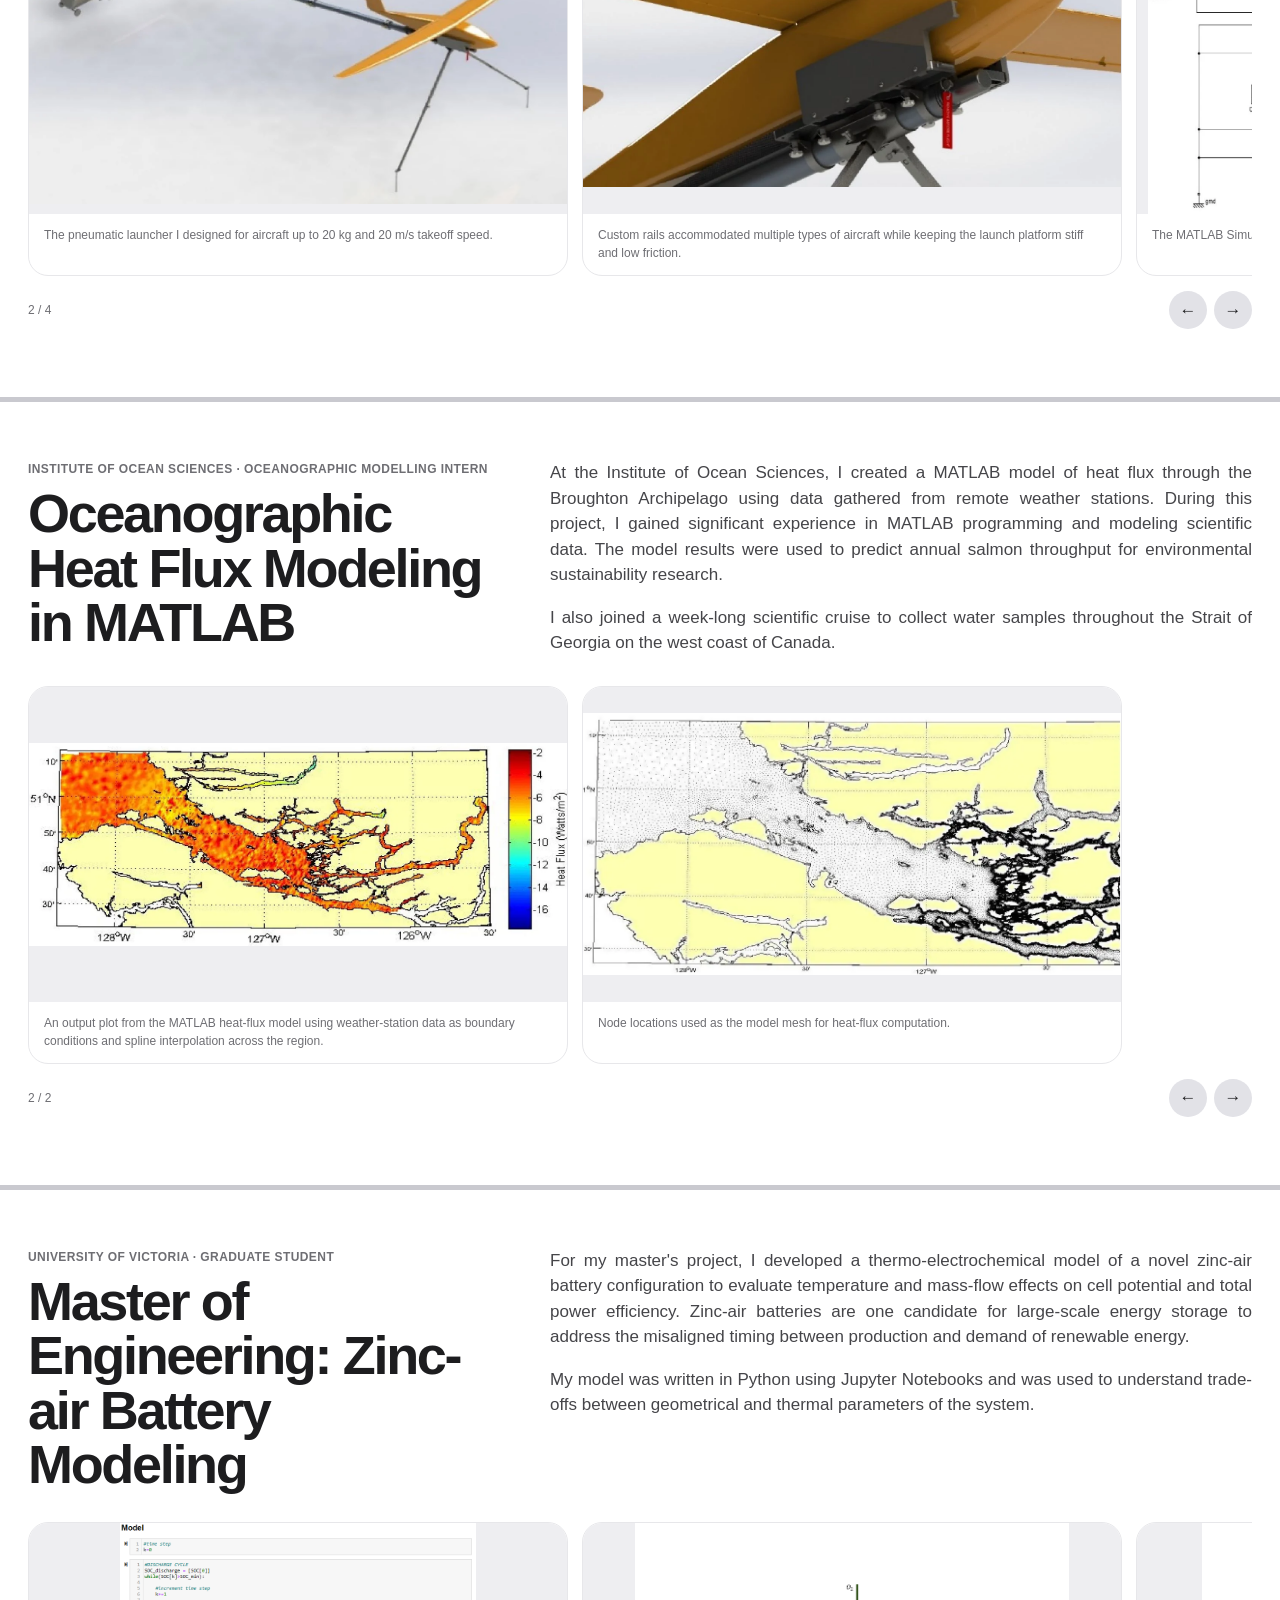
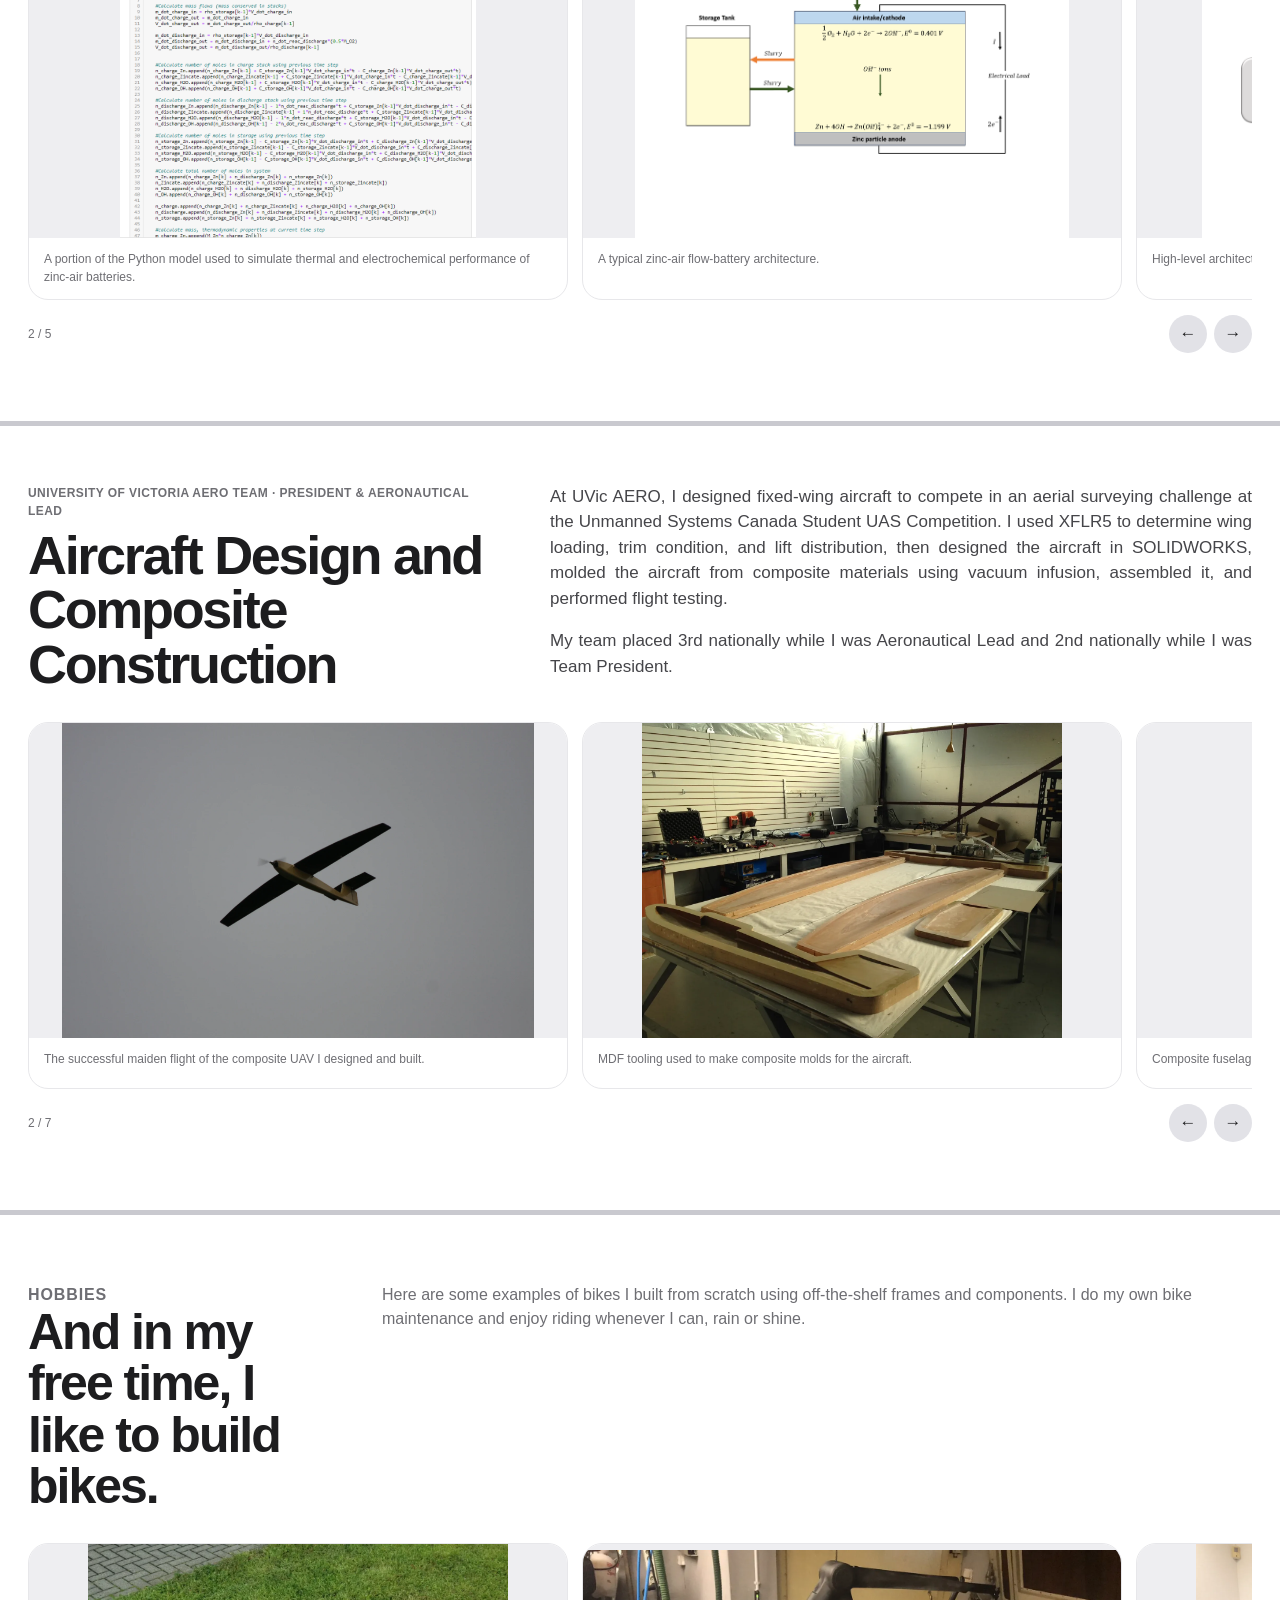
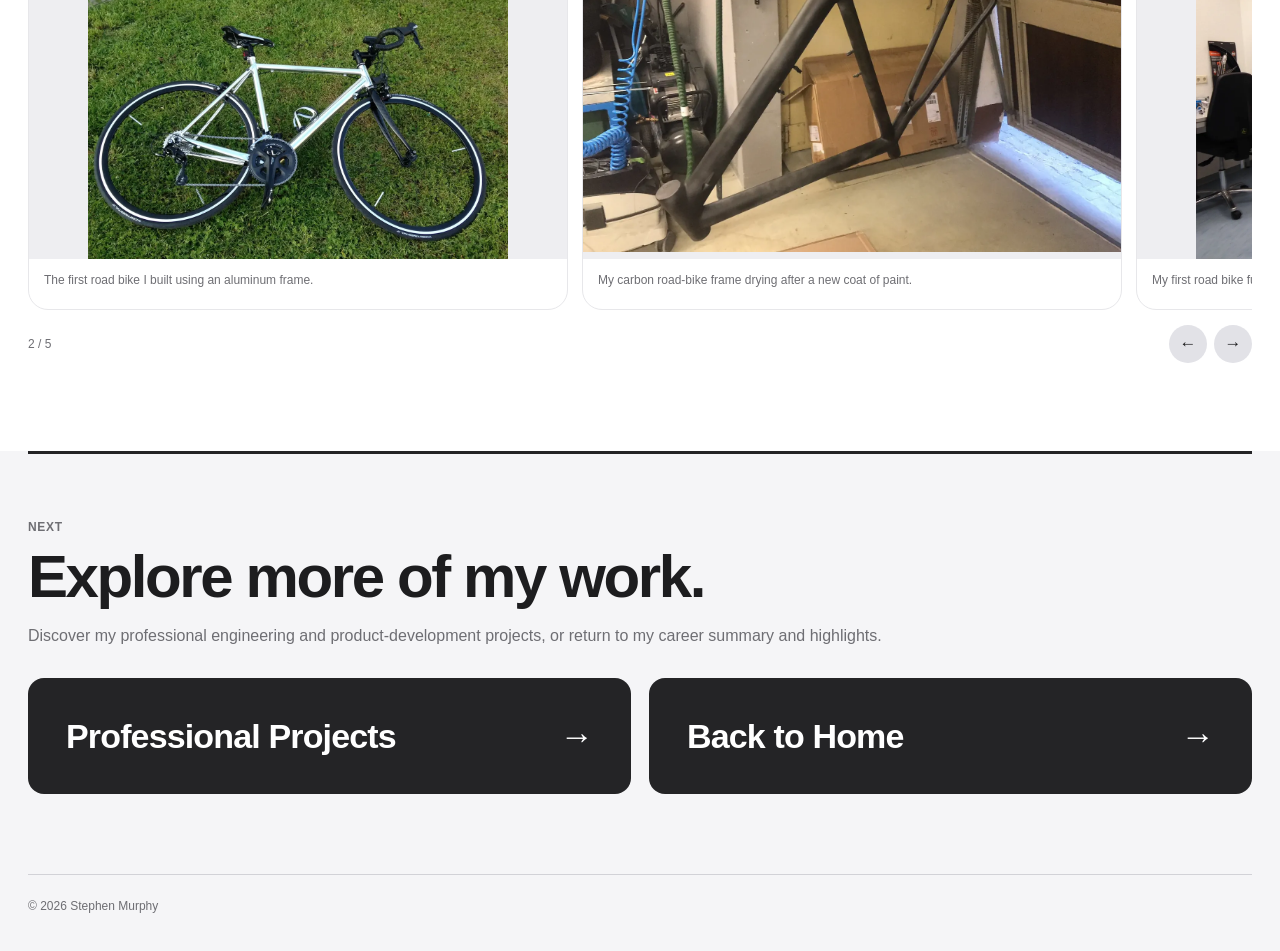
==== commit 57215118: "Publish finalized resume across portfolio" ====
--- a/academic.html
+++ b/academic.html
@@ -27,7 +27,7 @@
     <a href="academic.html" aria-current="page">Academic &amp; Internship Projects</a>
   </nav>
   <div class="header-actions">
-    <a class="header-link" href="assets/resume/Stephen_Murphy_Resume_2023.pdf" target="_blank" rel="noopener">Resume <span class="cta-arrow" aria-hidden="true">↗</span></a>
+    <a class="header-link" href="assets/resume/Stephen_Murphy_Resume.pdf" target="_blank" rel="noopener">Resume <span class="cta-arrow" aria-hidden="true">↗</span></a>
     <a class="header-link" href="mailto:s_murphy@outlook.com">Email <span class="cta-arrow" aria-hidden="true">↗</span></a>
     <a class="header-link social-icon-link" href="https://www.linkedin.com/in/stephenalanmurphy" target="_blank" rel="noopener" aria-label="LinkedIn profile"><img src="assets/logos/linkedin-in.png" alt="" width="120" height="110"></a>
   </div>
--- a/portfolio.css
+++ b/portfolio.css
@@ -40,12 +40,28 @@
 .site-header nav {
   align-items: center;
   justify-content: center;
+  gap: 10px;
   font-size: 16px;
   line-height: 1.2;
 }
+.site-header nav a {
+  padding: 9px 8px;
+  border-radius: 8px;
+  color: #333338;
+}
+.site-header nav a:hover {
+  opacity: 1;
+  background: #f0f0f3;
+}
+.site-header nav a:focus-visible {
+  outline: 2px solid #242426;
+  outline-offset: 2px;
+}
 .site-header nav a[aria-current="page"] {
-  color: var(--ink);
+  color: #242426;
   font-weight: 700;
+  background: #ededee;
+  box-shadow: inset 0 0 0 1px #242426;
 }
 .wordmark {
   white-space: nowrap;
@@ -559,7 +575,7 @@
   padding: 42px 0 46px;
   border-bottom: 1px solid var(--line-light);
 }
-.patents-block h2 {
+.patents-block h3 {
   margin-bottom: 7px;
   font-size: 25px;
   line-height: 1.1;
